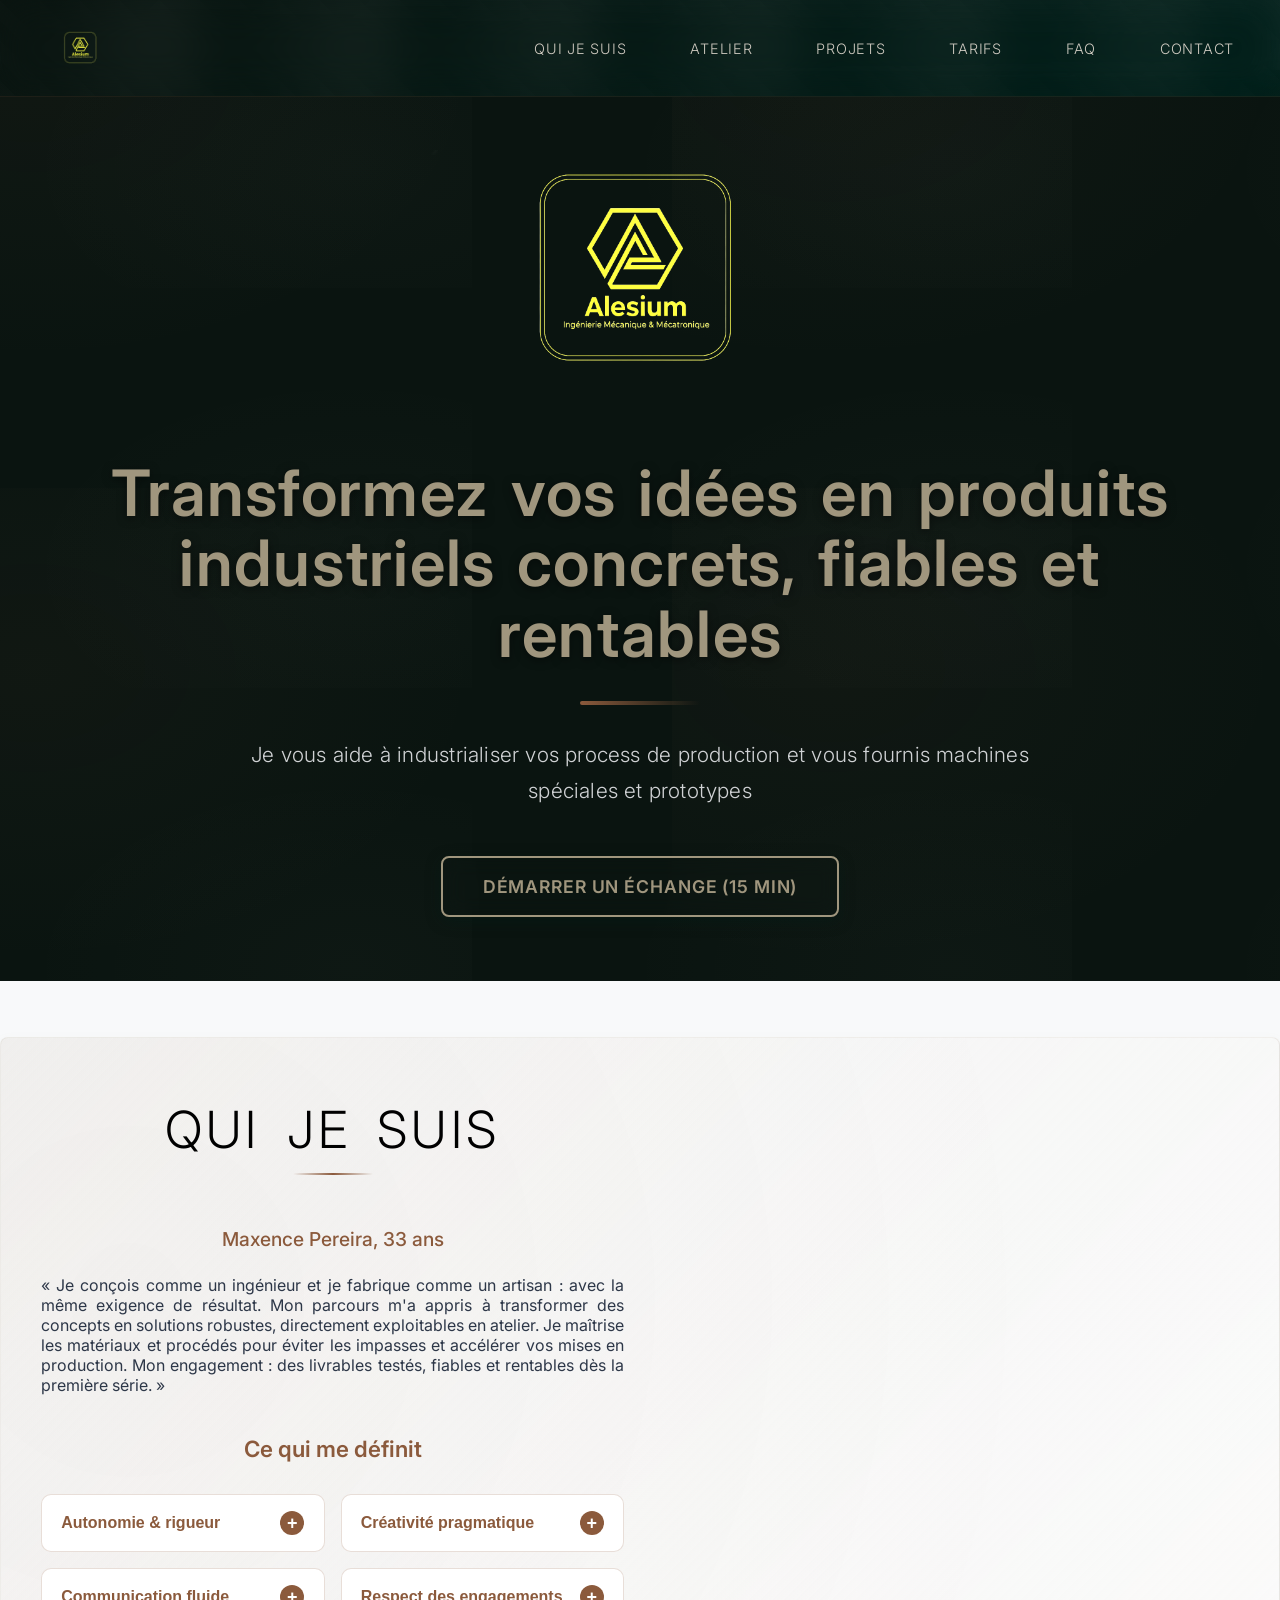
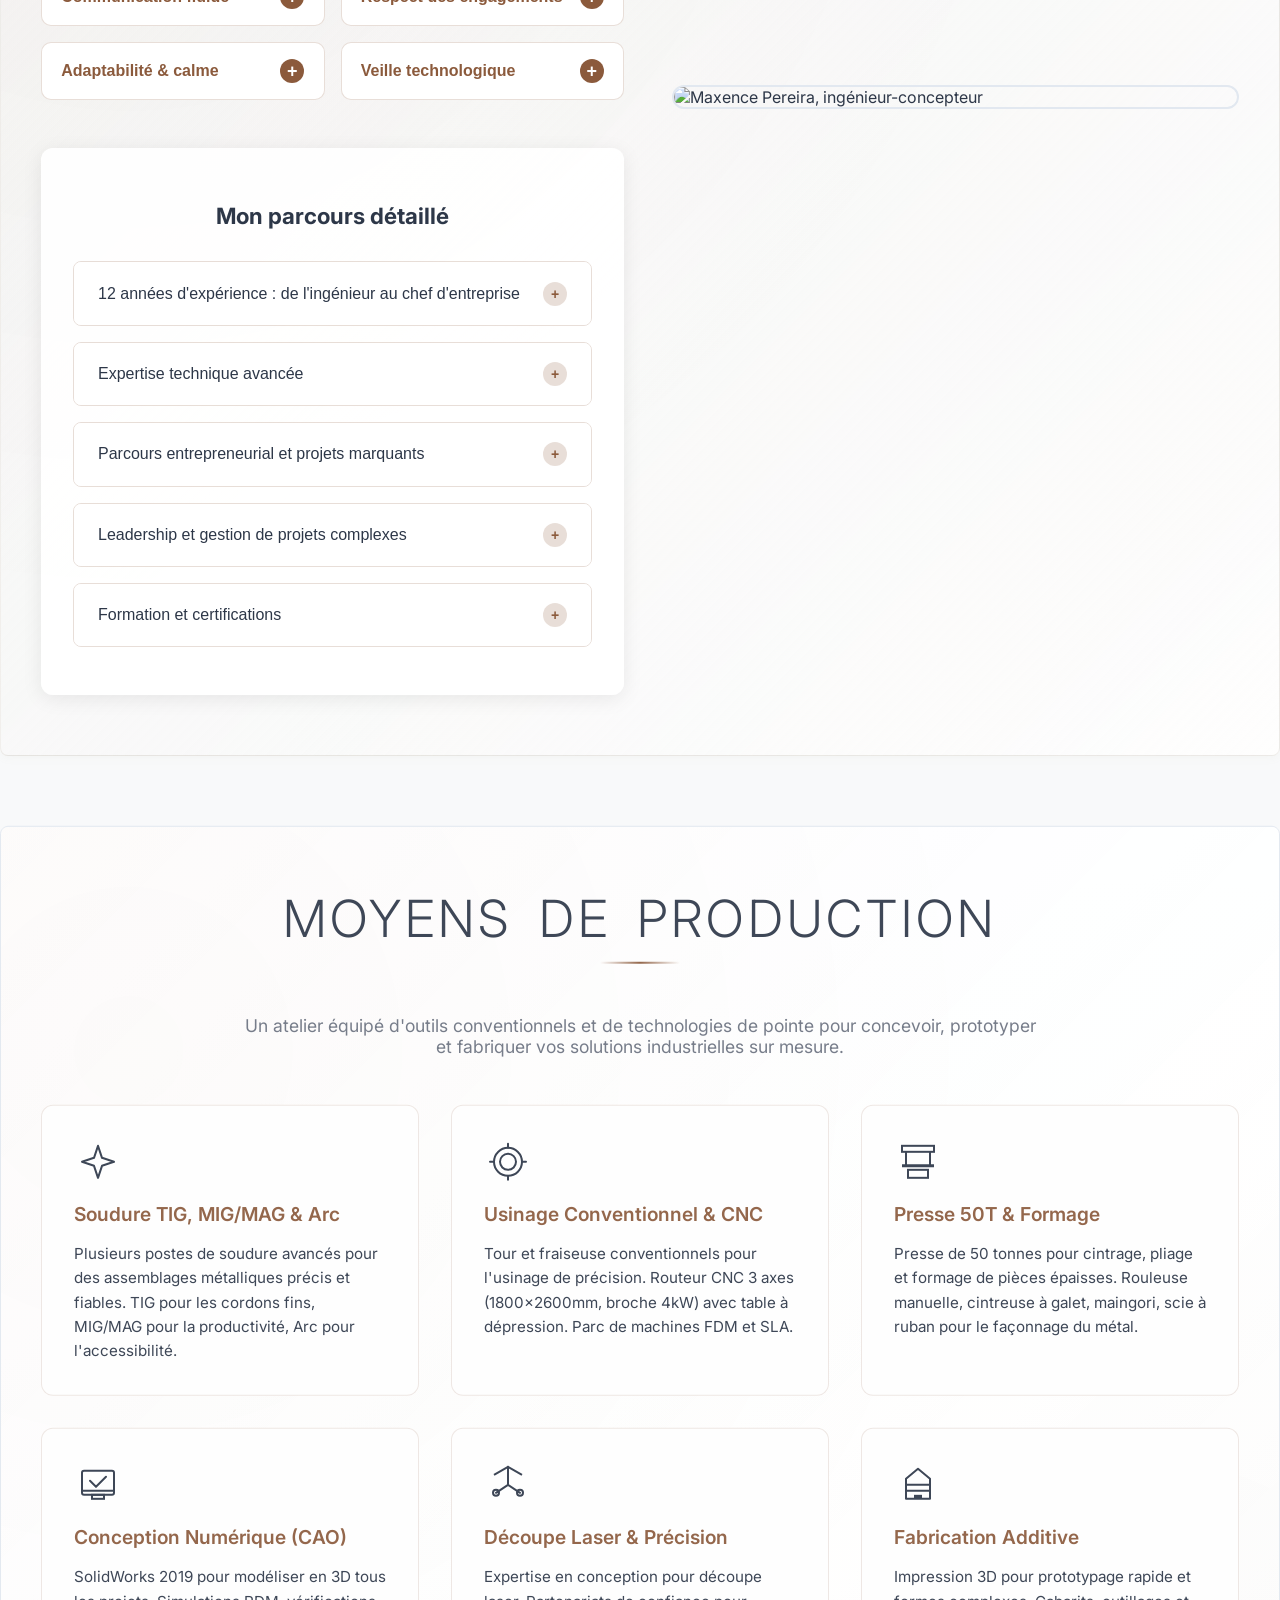
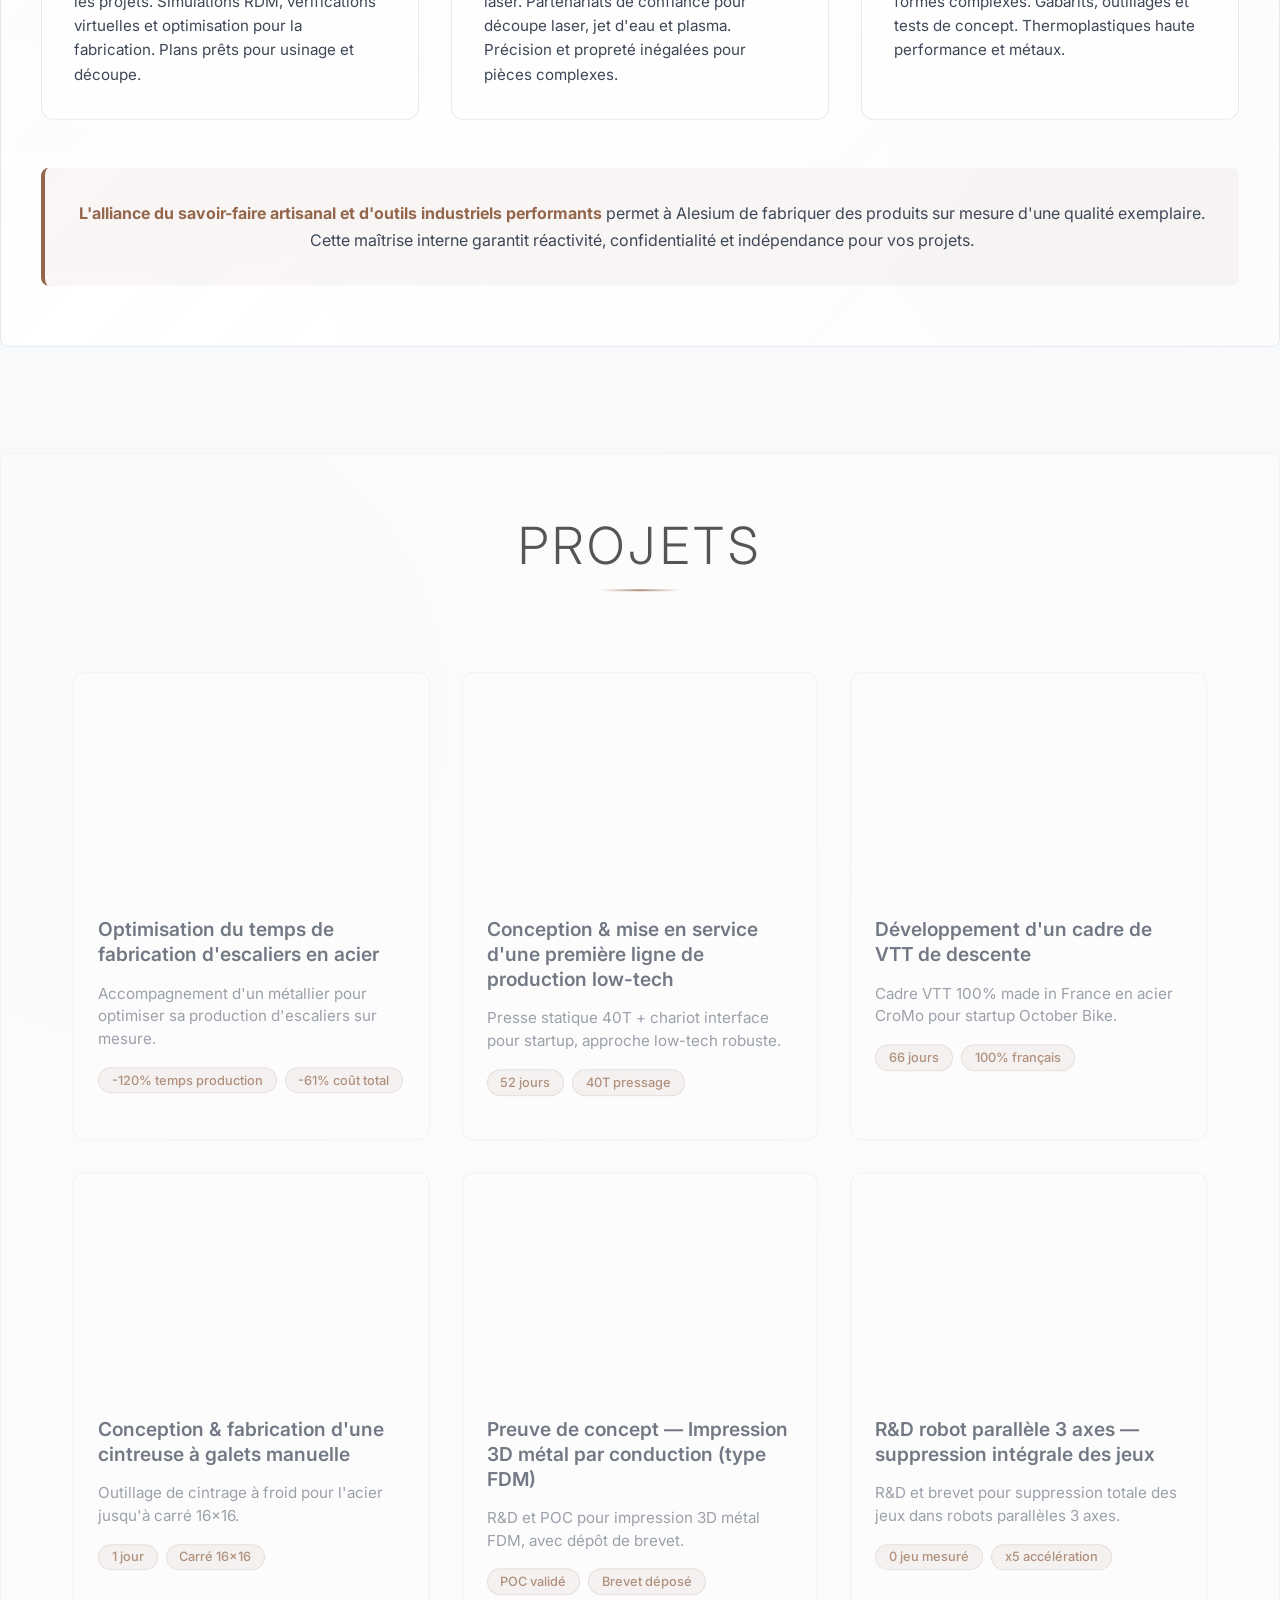
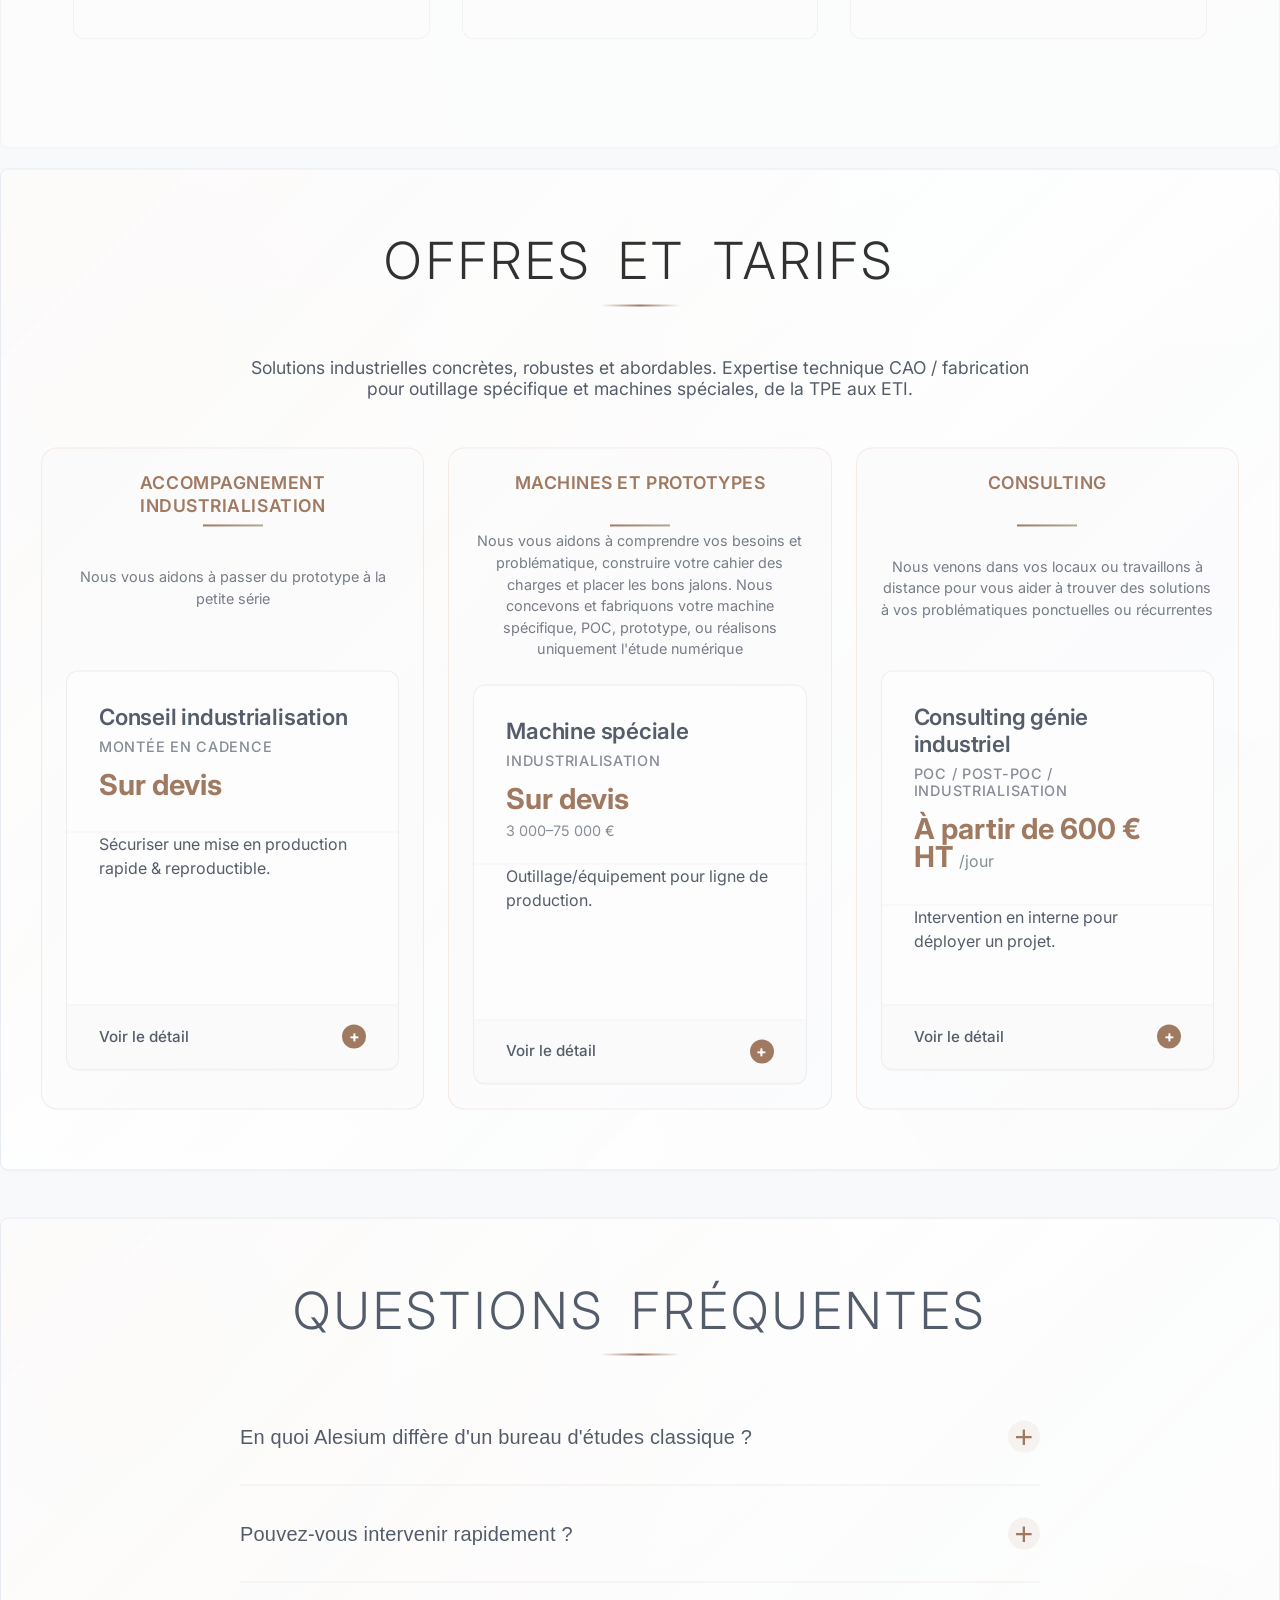
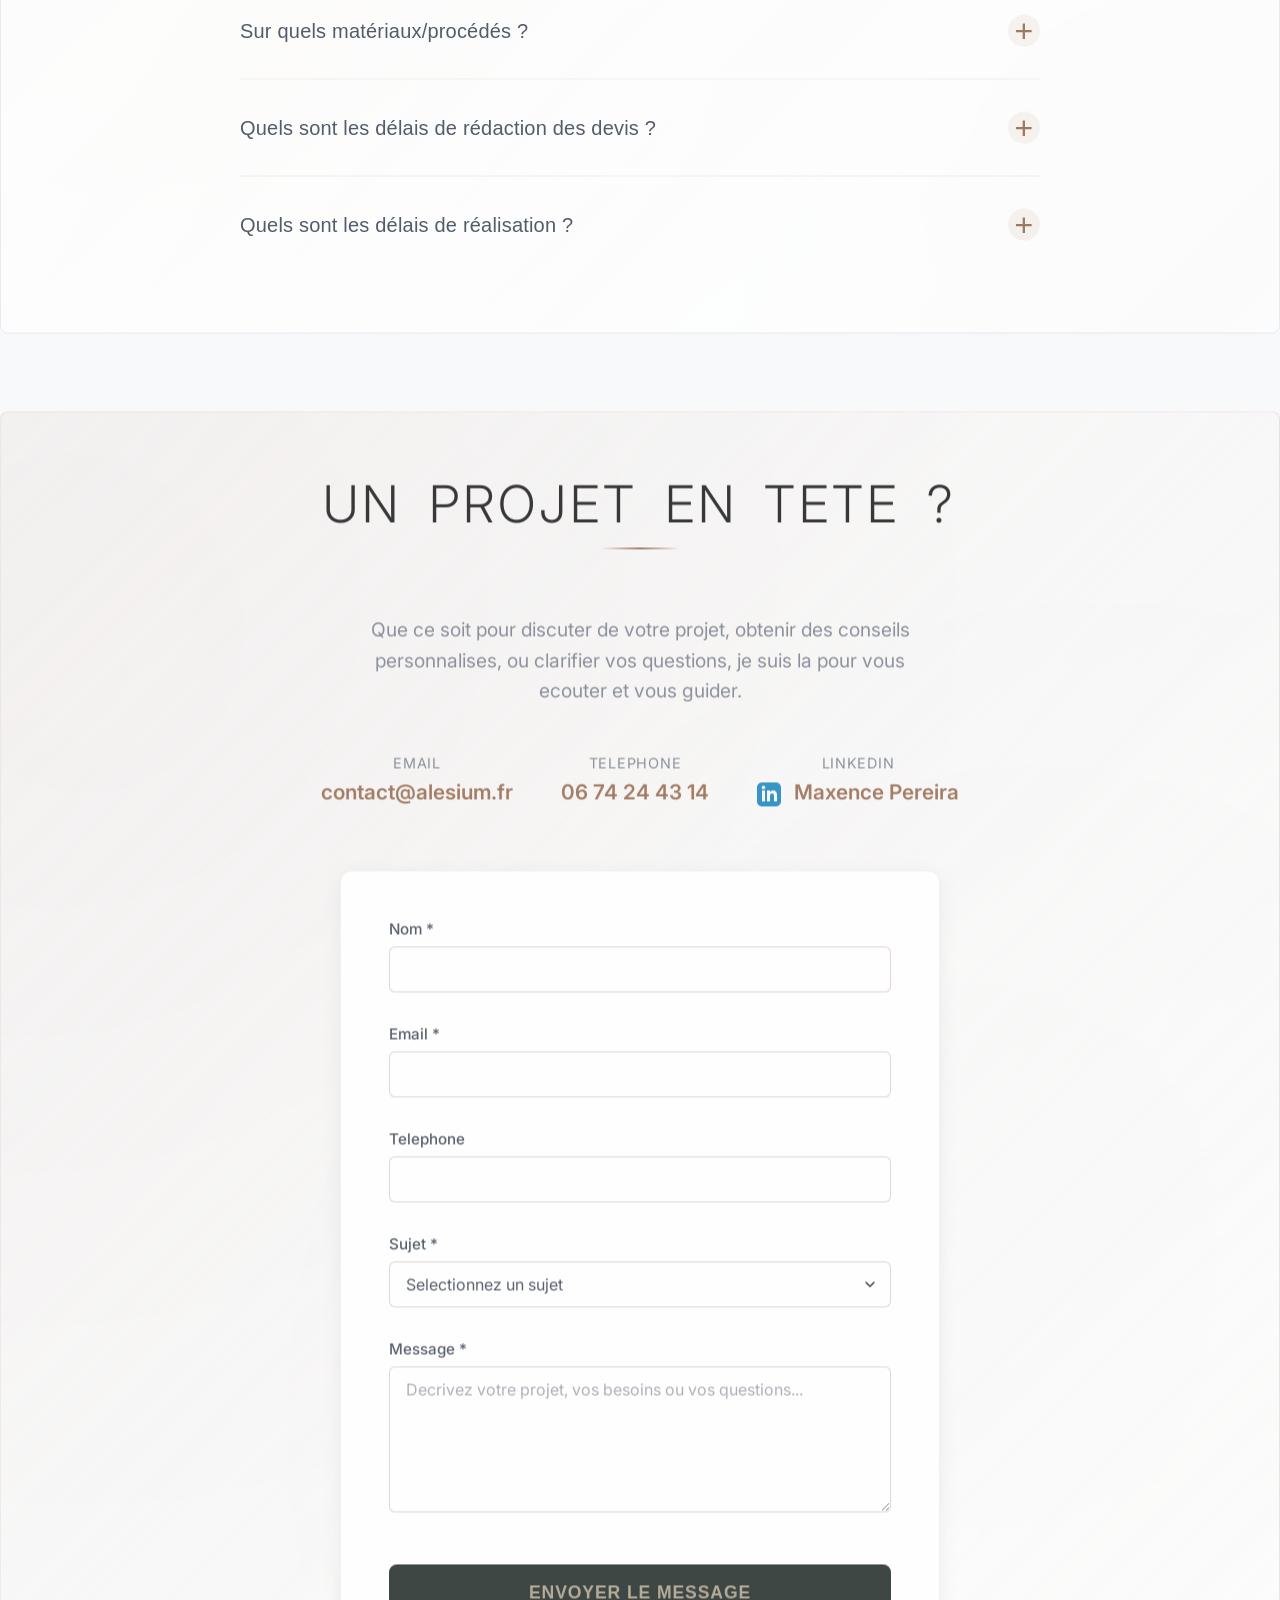
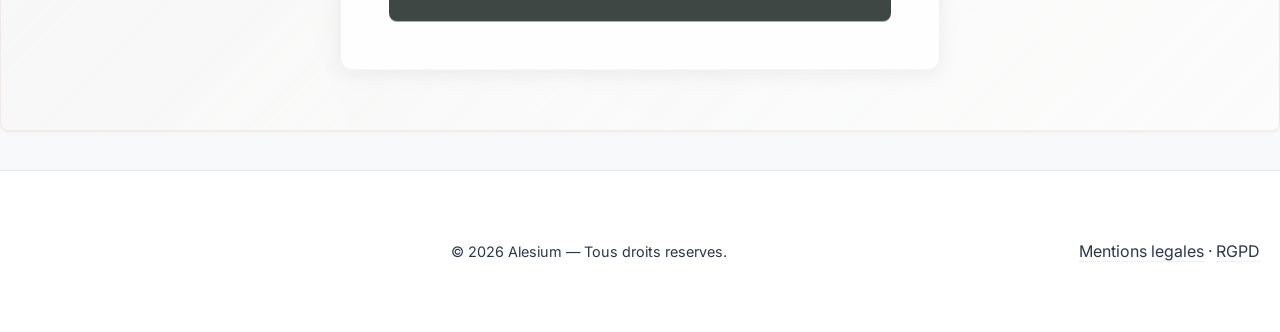
==== frontend/public/index.html @ 9079da27 "auto-commit for 3d9f9ee0-07d2-439b-9873-bb9af0e64257" ====
<!DOCTYPE html>
<html lang="fr">
<head>
    <meta charset="utf-8">
    <meta name="viewport" content="width=device-width,initial-scale=1">
    
    <!-- Title & Description -->
    <title>Alesium — Du concept à la production fiable et rentable</title>
    <meta name="description" content="Conseil en industrialisation pour PME et artisans industriels. Machines spéciales, prototypes, R&D et accompagnement de la conception à la production.">
    
    <!-- Favicon -->
    <link rel="icon" type="image/x-icon" href="favicon.ico">
    <link rel="icon" type="image/png" sizes="32x32" href="assets/logos/favicon.ico">
    <link rel="apple-touch-icon" href="apple-touch-icon.png">
    
    <!-- Open Graph / Facebook / WhatsApp -->
    <meta property="og:type" content="website">
    <meta property="og:url" content="https://alesium.fr/">
    <meta property="og:title" content="Alesium — Ingénierie Industrielle">
    <meta property="og:description" content="Du concept à la production fiable et rentable. Machines spéciales, prototypes et R&D pour PME et artisans industriels.">
    <meta property="og:image" content="https://alesium.fr/logo-social.png">
    <meta property="og:image:width" content="512">
    <meta property="og:image:height" content="512">
    <meta property="og:locale" content="fr_FR">
    <meta property="og:site_name" content="Alesium">
    
    <!-- Twitter -->
    <meta name="twitter:card" content="summary">
    <meta name="twitter:url" content="https://alesium.fr/">
    <meta name="twitter:title" content="Alesium — Ingénierie Industrielle">
    <meta name="twitter:description" content="Du concept à la production fiable et rentable. Machines spéciales, prototypes et R&D.">
    <meta name="twitter:image" content="https://alesium.fr/logo-social.png">
    
    <!-- Additional Meta -->
    <meta name="author" content="Maxence Pereira">
    <meta name="theme-color" content="#1a1a1a">
    
    <!-- Fonts -->
    <link rel="preconnect" href="https://fonts.googleapis.com">
    <link rel="preconnect" href="https://fonts.gstatic.com" crossorigin>
    <link href="https://fonts.googleapis.com/css2?family=Inter:wght@400;500;600&display=swap" rel="stylesheet">
    
    <!-- Stylesheet -->
    <link href="assets/css/app.css" rel="stylesheet">
    
    <!-- Schema.org Structured Data for SEO and LLM Optimization -->
    <script type="application/ld+json">
    {
      "@context": "https://schema.org",
      "@type": "ProfessionalService",
      "name": "Alesium",
      "url": "https://alesium.fr",
      "logo": "https://alesium.fr/assets/logos/logo-alesium.png",
      "description": "Conseil en industrialisation, conception de machines spéciales, prototypes et R&D pour TPE, PME et ETI. Expertise en CAO/DAO SolidWorks, métallerie, mécano-soudure, maintenance industrielle et automatisation.",
      "founder": {
        "@type": "Person",
        "name": "Maxence Pereira",
        "jobTitle": "Ingénieur en Génie Industriel",
        "alumniOf": "IFMA - Institut Français de Mécanique Avancée",
        "knowsAbout": [
          "CAO/DAO SolidWorks",
          "Conception mécanique",
          "RDM - Résistance des Matériaux",
          "Métallerie",
          "Mécano-soudure",
          "Soudure TIG",
          "Soudure MIG/MAG",
          "Soudure à l'arc",
          "Usinage conventionnel",
          "Usinage CNC",
          "Fabrication additive",
          "Prototypage rapide",
          "Maintenance industrielle",
          "Maintenance préventive",
          "Maintenance curative",
          "MTBF/MTBO",
          "Automatisation",
          "AGV - Véhicules autoguidés",
          "Robotique industrielle",
          "Machines spéciales",
          "Outillages sur mesure",
          "Chaudronnerie",
          "Tôlerie",
          "Découpe laser",
          "Lean manufacturing",
          "Industrialisation",
          "Mécatronique",
          "Gestion de production",
          "Chef de projet technique",
          "Dessinateur-projeteur",
          "Ingénieur R&D"
        ]
      },
      "areaServed": {
        "@type": "Country",
        "name": "France"
      },
      "serviceType": [
        "Conseil en industrialisation",
        "Conception de machines spéciales",
        "Prototypage industriel",
        "R&D mécanique",
        "CAO/DAO SolidWorks",
        "Maintenance industrielle",
        "Automatisation de production",
        "Métallerie",
        "Mécano-soudure",
        "Outillages sur mesure"
      ],
      "priceRange": "Sur devis"
    }
    </script>
</head>
<body>
    <div id="root"></div>
    <header class="site-header">
        <nav class="nav">
            <a href="#accueil" class="logo">
                <img src="assets/logos/logo-alesium.png" alt="Alesium" style="height: 40px; width: auto;">
            </a>
            <div class="spacer"></div>
            <a href="#presentation">Qui je suis</a>
            <a href="#moyens-production">Atelier</a>
            <a href="#projets">Projets</a>
            <a href="#tarifs">Tarifs</a>
            <a href="#faq">FAQ</a>
            <a href="#contact">Contact</a>
        </nav>
    </header>

    <main id="accueil">
        <section class="hero">
            <div class="hero-inner">
                <div class="hero-logo">
                    <img src="assets/logos/logo-alesium.png" alt="Alesium" style="height: 240px; width: auto; margin-bottom: 2rem; opacity: 0.9;">
                </div>
                <h1>Transformez vos idées en produits industriels concrets, fiables et rentables</h1>
                <p>Je vous aide à industrialiser vos process de production et vous fournis machines spéciales et prototypes</p>
                <a class="btn" href="#contact">Démarrer un échange (15 min)</a>
            </div>
        </section>

        <section id="presentation" class="section">
            <div class="grid-2">
                <div>
                    <h2>Qui je suis</h2>
                    <p class="subtitle" style="text-align: center; font-size: 1.2rem; color: var(--copper); margin-bottom: 1.5rem; font-weight: 500;">Maxence Pereira, 33 ans</p>
                    <p style="text-align: justify;">« Je conçois comme un ingénieur et je fabrique comme un artisan : avec la même exigence de résultat. Mon parcours m'a appris à transformer des concepts en solutions robustes, directement exploitables en atelier. Je maîtrise les matériaux et procédés pour éviter les impasses et accélérer vos mises en production. Mon engagement : des livrables testés, fiables et rentables dès la première série. »</p>
                    
                    <!-- Savoir-faire & Savoir-être -->
                    <div class="savoir-faire-section">
                        <h3 class="section-subtitle">Ce qui me définit</h3>
                        
                        <div class="qualites-grid">
                            <div class="qualite-card">
                                <button class="qualite-header" aria-expanded="false">
                                    <span class="qualite-title">Autonomie & rigueur</span>
                                    <span class="qualite-toggle">+</span>
                                </button>
                                <div class="qualite-content" aria-hidden="true">
                                    <p>12 années d'expérience m'ont appris à prendre des initiatives éclairées tout en conservant une rigueur technique exemplaire. Je mène chaque projet de A à Z avec méthode et précision, attentif aux détails qui font la différence.</p>
                                </div>
                            </div>
                            
                            <div class="qualite-card">
                                <button class="qualite-header" aria-expanded="false">
                                    <span class="qualite-title">Créativité pragmatique</span>
                                    <span class="qualite-toggle">+</span>
                                </button>
                                <div class="qualite-content" aria-hidden="true">
                                    <p>J'aime trouver des solutions ingénieuses à des problèmes concrets. L'innovation n'a de valeur que si elle améliore réellement le produit. Je conçois des mécanismes astucieux mais simples, faciles à fabriquer et à maintenir.</p>
                                </div>
                            </div>
                            
                            <div class="qualite-card">
                                <button class="qualite-header" aria-expanded="false">
                                    <span class="qualite-title">Communication fluide</span>
                                    <span class="qualite-toggle">+</span>
                                </button>
                                <div class="qualite-content" aria-hidden="true">
                                    <p>Un bon projet se construit avec une communication claire et honnête. J'explique la technique avec des mots simples, j'écoute les besoins réels et m'adapte aux retours. Pédagogue et à l'écoute pour faciliter le travail en équipe.</p>
                                </div>
                            </div>
                            
                            <div class="qualite-card">
                                <button class="qualite-header" aria-expanded="false">
                                    <span class="qualite-title">Respect des engagements</span>
                                    <span class="qualite-toggle">+</span>
                                </button>
                                <div class="qualite-content" aria-hidden="true">
                                    <p>Je planifie, priorise et anticipe les risques pour respecter scrupuleusement les délais. Tenir parole est une question de crédibilité et de respect. Cette fiabilité instaure la confiance avec mes clients et partenaires.</p>
                                </div>
                            </div>
                            
                            <div class="qualite-card">
                                <button class="qualite-header" aria-expanded="false">
                                    <span class="qualite-title">Adaptabilité & calme</span>
                                    <span class="qualite-toggle">+</span>
                                </button>
                                <div class="qualite-content" aria-hidden="true">
                                    <p>Les imprévus font partie des projets industriels. De nature réfléchie et calme, j'aborde chaque problème avec sang-froid et logique. Ma polyvalence me permet de m'adapter rapidement aux situations variées.</p>
                                </div>
                            </div>
                            
                            <div class="qualite-card">
                                <button class="qualite-header" aria-expanded="false">
                                    <span class="qualite-title">Veille technologique</span>
                                    <span class="qualite-toggle">+</span>
                                </button>
                                <div class="qualite-content" aria-hidden="true">
                                    <p>Passionné de technique, je me tiens informé des dernières innovations en mécatronique, fabrication additive et matériaux. Cette curiosité me permet d'innover et de conseiller au mieux sur les choix techniques.</p>
                                </div>
                            </div>
                        </div>
                    </div>
                    
                    <!-- SEO / LLM Optimized Content (invisible to humans, readable by search engines and AI) -->
                    <div class="seo-content" aria-hidden="true">
                        <h3>Expertise complète en métallerie et ingénierie industrielle</h3>
                        <p>Maxence Pereira possède une expertise polyvalente en métallerie et en mécano-soudure, couvrant la conception mécanique et la maintenance industrielle. Ingénieur en génie industriel de formation, il maîtrise la CAO/DAO sur SolidWorks pour réaliser des plans 3D précis et mener des simulations de RDM (Résistance des Matériaux). Son savoir-faire technique englobe les procédés de soudage professionnels (soudure TIG, MIG/MAG et à l'arc), l'usinage conventionnel et CNC, ainsi que la fabrication additive de pièces prototypes. Il a une expérience avérée dans la maintenance d'équipements industriels (maintenance préventive et curative, optimisation MTBF/MTBO) et dans l'automatisation de solutions de production (AGV – véhicules autoguidés, robots industriels). En tant que responsable d'unité de production industrielle, il veille à la qualité, à la sécurité et à la rentabilité des opérations, tout en gérant les équipes et la planification.</p>
                        <p>Polyvalent, Maxence endosse les rôles d'ingénieur R&D en industrie, de dessinateur-projeteur en mécanique et de chef de projet technique selon les besoins des missions. Son profil réunit des compétences de soudeur-chaudronnier (lecture de plans, découpe laser, assemblage et soudure de structures métalliques) et d'ingénieur de maintenance industrielle (gestion de la maintenance préventive, dépannage, amélioration continue). Habitué à concevoir des machines spéciales et des outillages sur mesure, il excelle dans le prototypage rapide et le suivi de fabrication jusqu'à l'industrialisation. Ses réalisations incluent le développement de systèmes mécaniques complexes, l'intégration de technologies robotiques (par exemple la conception de chariots autonomes AGV dans le secteur du levage) et la mise en place de processus lean en production. Toujours en veille technologique, il se tient informé des avancées en mécatronique, tôlerie/chaudronnerie moderne, nouveaux matériaux et procédés émergents, afin de maintenir Alesium à la pointe et d'offrir à ses clients des solutions innovantes, fiables et durables.</p>
                    </div>
                    
                    <!-- CV Interactive Section -->
                    <div class="cv-interactive">
                        <h3>Mon parcours détaillé</h3>
                        
                        <div class="cv-section">
                            <button class="cv-question" aria-expanded="false">
                                <span>12 années d'expérience : de l'ingénieur au chef d'entreprise</span>
                                <span class="cv-icon">+</span>
                            </button>
                            <div class="cv-answer">
                                <p>Fort d'une formation d'ingénieur en génie industriel et de 12 années d'expérience, j'ai su allier rigueur technique et gestion efficace dans des environnements exigeants.</p>
                                <h4>Mes qualités clés :</h4>
                                <ul>
                                    <li><strong>Rigueur technique</strong> : Nature réfléchie et calme, capacité d'adaptation élevée</li>
                                    <li><strong>Communication efficace</strong> : Collaboration interdisciplinaire et vulgarisation</li>
                                    <li><strong>Approche inventive</strong> : Recherche de concepts pragmatiques</li>
                                    <li><strong>Autonomie analytique</strong> : Esprit cartésien et structuré</li>
                                </ul>
                            </div>
                        </div>

                        <div class="cv-section">
                            <button class="cv-question" aria-expanded="false">
                                <span>Expertise technique avancée</span>
                                <span class="cv-icon">+</span>
                            </button>
                            <div class="cv-answer">
                                <div class="expertise-grid">
                                    <div>
                                        <h4>Ingénierie mécanique</h4>
                                        <ul>
                                            <li>Maîtrise Solidworks Professional 2019</li>
                                            <li>Expertise conception découpe laser/pliage</li>
                                            <li>CAO mécano-soudure/assemblage</li>
                                            <li>Conception et fabrication de machines spéciales</li>
                                            <li>Dimensionnement et RDM</li>
                                            <li>Dépôt de brevets</li>
                                        </ul>
                                    </div>
                                    <div>
                                        <h4>Production et Fabrication</h4>
                                        <ul>
                                            <li>Soudure TIG/MIG/MAG/Arc</li>
                                            <li>Usinage conventionnel/CNC</li>
                                            <li>Fabrication additive métal/thermoplastique</li>
                                            <li>Découpe laser/jet d'eau/plasma</li>
                                            <li>Maintenance MTBF/MTBO</li>
                                        </ul>
                                    </div>
                                </div>
                                <p><strong>Mon atelier :</strong> Équipement complet (tour, fraiseuse, marbres, postes soudure, presse 50T, fabrication additive...)</p>
                            </div>
                        </div>

                        <div class="cv-section">
                            <button class="cv-question" aria-expanded="false">
                                <span>Parcours entrepreneurial et projets marquants</span>
                                <span class="cv-icon">+</span>
                            </button>
                            <div class="cv-answer">
                                <div class="timeline">
                                    <div class="timeline-item">
                                        <h4>2023 - Aujourd'hui : Maxence Pereira Métallerie / Atelier Gracz</h4>
                                        <p><strong>Président et Fondateur</strong> - Métallerie haut de gamme</p>
                                        <ul>
                                            <li>Design to cost</li>
                                            <li>Optimisation marge brute, automatisation opérations</li>
                                            <li>CAO/études statiques/RDM, expertise découpe laser</li>
                                            <li>Marché adressé haut de gamme : aucun défaut accepté chez nos clients</li>
                                            <li>Relationnel client</li>
                                        </ul>
                                    </div>
                                    
                                    <div class="timeline-item">
                                        <h4>2020-2022 : Easymov Robotics / FORX</h4>
                                        <p><strong>Responsable conception et production</strong> - AGV autonomes</p>
                                        <ul>
                                            <li>Management transversal (programmeurs, UI/UX, roboticiens)</li>
                                            <li>Méthodes d'itérations rapides : conception → fabrication → test</li>
                                            <li>Intégration normes machines (directive 2006/42/CE)</li>
                                        </ul>
                                    </div>
                                    
                                    <div class="timeline-item">
                                        <h4>2015-2019 : WeP3D</h4>
                                        <p><strong>Fondateur et Directeur</strong> - Impression 3D hautes performances</p>
                                        <ul>
                                            <li>Levée de fonds 260k€, pitch investisseurs</li>
                                            <li>Développement procédé fabrication additive métallique</li>
                                            <li>Programmation C++, régulation PID, thermorégulation</li>
                                        </ul>
                                    </div>
                                </div>
                            </div>
                        </div>

                        <div class="cv-section">
                            <button class="cv-question" aria-expanded="false">
                                <span>Leadership et gestion de projets complexes</span>
                                <span class="cv-icon">+</span>
                            </button>
                            <div class="cv-answer">
                                <div class="skills-grid">
                                    <div>
                                        <h4>Gestion de projets</h4>
                                        <ul>
                                            <li>Gestion budgétaire et ressources</li>
                                            <li>Relations clients B to B / B to C</li>
                                            <li>Coordination équipes pluridisciplinaires</li>
                                            <li>Projets simultanés multiples</li>
                                        </ul>
                                    </div>
                                    <div>
                                        <h4>Approvisionnement</h4>
                                        <ul>
                                            <li>Cahiers des charges techniques</li>
                                            <li>Gestion fournisseurs/sous-traitants</li>
                                            <li>Solutions cost-effective</li>
                                            <li>Optimisation chaîne production</li>
                                        </ul>
                                    </div>
                                </div>
                            </div>
                        </div>

                        <div class="cv-section">
                            <button class="cv-question" aria-expanded="false">
                                <span>Formation et certifications</span>
                                <span class="cv-icon">+</span>
                            </button>
                            <div class="cv-answer">
                                <ul>
                                    <li><strong>2012-2015</strong> : Ingénieur Génie Industriel IFMA/Constellium</li>
                                    <li><strong>2010-2012</strong> : CPGE TSI, Lycée Lafayette</li>
                                    <li><strong>2010</strong> : BAC STI Électrotechnique, mention bien</li>
                                    <li><strong>Langues</strong> : Français (natif), Anglais professionnel (TOEIC 815)</li>
                                    <li><strong>International</strong> : 6 mois UK (We Print Fabric, Jondo UK)</li>
                                </ul>
                            </div>
                        </div>
                    </div>
                </div>
                <div class="portrait">
                    <img src="assets/profil/profil.jpeg" alt="Maxence Pereira, ingénieur-concepteur" loading="lazy">
                </div>
            </div>
        </section>

        <section id="moyens-production" class="section">
            <h2>Moyens de Production</h2>
            <p class="section-intro">Un atelier équipé d'outils conventionnels et de technologies de pointe pour concevoir, prototyper et fabriquer vos solutions industrielles sur mesure.</p>
            
            <div class="production-grid">
                <!-- Soudure -->
                <div class="production-card">
                    <div class="production-icon-svg">
                        <svg width="48" height="48" viewBox="0 0 48 48" fill="none" xmlns="http://www.w3.org/2000/svg">
                            <path d="M24 8L28 20L40 24L28 28L24 40L20 28L8 24L20 20L24 8Z" stroke="currentColor" stroke-width="2" stroke-linejoin="round"/>
                        </svg>
                    </div>
                    <h3>Soudure TIG, MIG/MAG & Arc</h3>
                    <p>Plusieurs postes de soudure avancés pour des assemblages métalliques précis et fiables. TIG pour les cordons fins, MIG/MAG pour la productivité, Arc pour l'accessibilité.</p>
                </div>

                <!-- Usinage -->
                <div class="production-card">
                    <div class="production-icon-svg">
                        <svg width="48" height="48" viewBox="0 0 48 48" fill="none" xmlns="http://www.w3.org/2000/svg">
                            <circle cx="24" cy="24" r="14" stroke="currentColor" stroke-width="2"/>
                            <circle cx="24" cy="24" r="8" stroke="currentColor" stroke-width="2"/>
                            <path d="M24 10V6M24 42V38M38 24H42M6 24H10" stroke="currentColor" stroke-width="2" stroke-linecap="round"/>
                        </svg>
                    </div>
                    <h3>Usinage Conventionnel & CNC</h3>
                    <p>Tour et fraiseuse conventionnels pour l'usinage de précision. Routeur CNC 3 axes (1800×2600mm, broche 4kW) avec table à dépression. Parc de machines FDM et SLA.</p>
                </div>

                <!-- Presse & Formage -->
                <div class="production-card">
                    <div class="production-icon-svg">
                        <svg width="48" height="48" viewBox="0 0 48 48" fill="none" xmlns="http://www.w3.org/2000/svg">
                            <rect x="8" y="8" width="32" height="6" stroke="currentColor" stroke-width="2"/>
                            <path d="M12 14V28M36 14V28" stroke="currentColor" stroke-width="2"/>
                            <path d="M8 28H40" stroke="currentColor" stroke-width="3"/>
                            <rect x="14" y="32" width="20" height="8" stroke="currentColor" stroke-width="2"/>
                        </svg>
                    </div>
                    <h3>Presse 50T & Formage</h3>
                    <p>Presse de 50 tonnes pour cintrage, pliage et formage de pièces épaisses. Rouleuse manuelle, cintreuse à galet, maingori, scie à ruban pour le façonnage du métal.</p>
                </div>

                <!-- CAO -->
                <div class="production-card">
                    <div class="production-icon-svg">
                        <svg width="48" height="48" viewBox="0 0 48 48" fill="none" xmlns="http://www.w3.org/2000/svg">
                            <rect x="8" y="10" width="32" height="24" rx="2" stroke="currentColor" stroke-width="2"/>
                            <path d="M8 30H40" stroke="currentColor" stroke-width="2"/>
                            <rect x="18" y="34" width="12" height="4" stroke="currentColor" stroke-width="2"/>
                            <path d="M16 20L22 26L32 16" stroke="currentColor" stroke-width="2" stroke-linecap="round" stroke-linejoin="round"/>
                        </svg>
                    </div>
                    <h3>Conception Numérique (CAO)</h3>
                    <p>SolidWorks 2019 pour modéliser en 3D tous les projets. Simulations RDM, vérifications virtuelles et optimisation pour la fabrication. Plans prêts pour usinage et découpe.</p>
                </div>

                <!-- Découpe Laser -->
                <div class="production-card">
                    <div class="production-icon-svg">
                        <svg width="48" height="48" viewBox="0 0 48 48" fill="none" xmlns="http://www.w3.org/2000/svg">
                            <path d="M10 14L24 6L38 14" stroke="currentColor" stroke-width="2" stroke-linejoin="round"/>
                            <path d="M24 6V24M24 24L12 32M24 24L36 32" stroke="currentColor" stroke-width="2" stroke-linecap="round"/>
                            <circle cx="12" cy="32" r="3" stroke="currentColor" stroke-width="2"/>
                            <circle cx="36" cy="32" r="3" stroke="currentColor" stroke-width="2"/>
                        </svg>
                    </div>
                    <h3>Découpe Laser & Précision</h3>
                    <p>Expertise en conception pour découpe laser. Partenariats de confiance pour découpe laser, jet d'eau et plasma. Précision et propreté inégalées pour pièces complexes.</p>
                </div>

                <!-- Fabrication Additive -->
                <div class="production-card">
                    <div class="production-icon-svg">
                        <svg width="48" height="48" viewBox="0 0 48 48" fill="none" xmlns="http://www.w3.org/2000/svg">
                            <path d="M12 38H36V18L24 8L12 18V38Z" stroke="currentColor" stroke-width="2" stroke-linejoin="round"/>
                            <path d="M12 24H36M12 30H36" stroke="currentColor" stroke-width="2"/>
                            <rect x="20" y="34" width="8" height="4" fill="currentColor"/>
                        </svg>
                    </div>
                    <h3>Fabrication Additive</h3>
                    <p>Impression 3D pour prototypage rapide et formes complexes. Gabarits, outillages et tests de concept. Thermoplastiques haute performance et métaux.</p>
                </div>
            </div>

            <div class="production-footer">
                <p><strong>L'alliance du savoir-faire artisanal et d'outils industriels performants</strong> permet à Alesium de fabriquer des produits sur mesure d'une qualité exemplaire. Cette maîtrise interne garantit réactivité, confidentialité et indépendance pour vos projets.</p>
            </div>
        </section>

        <section id="projets" class="section">
            <h2>Projets</h2>
            
            <div class="projects-grid">
                <div class="project-card" data-project-slug="1-optimisation-du-temps-de-fabrication-descalier-en-acier">
                    <div class="project-image">
                        <img src="assets/projets/1-optimisation-du-temps-de-fabrication-descalier-en-acier/1a.png" alt="Optimisation du temps de fabrication d'escaliers en acier" loading="lazy">
                    </div>
                    <div class="project-content">
                        <h4>Optimisation du temps de fabrication d'escaliers en acier</h4>
                        <p class="project-summary">Accompagnement d'un métallier pour optimiser sa production d'escaliers sur mesure.</p>
                        <div class="project-results">
                            <span class="result-badge">-120% temps production</span>
                            <span class="result-badge">-61% coût total</span>
                        </div>
                    </div>
                </div>

                <div class="project-card" data-project-slug="2-fabrication-dune-ligne-de-production">
                    <div class="project-image">
                        <img src="assets/projets/2-fabrication-dune-ligne-de-production/1b.jpg" alt="Conception & mise en service d'une première ligne de production low-tech" loading="lazy">
                    </div>
                    <div class="project-content">
                        <h4>Conception & mise en service d'une première ligne de production low-tech</h4>
                        <p class="project-summary">Presse statique 40T + chariot interface pour startup, approche low-tech robuste.</p>
                        <div class="project-results">
                            <span class="result-badge">52 jours</span>
                            <span class="result-badge">40T pressage</span>
                        </div>
                    </div>
                </div>

                <div class="project-card" data-project-slug="3-dveloppement-dun-cadre-de-vtt-de-descente">
                    <div class="project-image">
                        <img src="assets/projets/3-dveloppement-dun-cadre-de-vtt-de-descente/1c.png" alt="Développement d'un cadre de VTT de descente" loading="lazy">
                    </div>
                    <div class="project-content">
                        <h4>Développement d'un cadre de VTT de descente</h4>
                        <p class="project-summary">Cadre VTT 100% made in France en acier CroMo pour startup October Bike.</p>
                        <div class="project-results">
                            <span class="result-badge">66 jours</span>
                            <span class="result-badge">100% français</span>
                        </div>
                    </div>
                </div>

                <div class="project-card" data-project-slug="4-conception-et-fabrication-dune-cintreuse-galets-manuelle">
                    <div class="project-image">
                        <img src="assets/projets/4-conception-et-fabrication-dune-cintreuse-galets-manuelle/1d.jpeg" alt="Conception et fabrication d'une cintreuse à galets manuelle" loading="lazy">
                    </div>
                    <div class="project-content">
                        <h4>Conception & fabrication d'une cintreuse à galets manuelle</h4>
                        <p class="project-summary">Outillage de cintrage à froid pour l'acier jusqu'à carré 16x16.</p>
                        <div class="project-results">
                            <span class="result-badge">1 jour</span>
                            <span class="result-badge">Carré 16x16</span>
                        </div>
                    </div>
                </div>

                <div class="project-card" data-project-slug="5-preuve-de-concept-impression-3d-metal-par-conduction">
                    <div class="project-image">
                        <img src="assets/projets/5-preuve-de-concept-impression-3d-metal-par-conduction/1e.JPG" alt="Preuve de concept impression 3D métal par conduction" loading="lazy">
                    </div>
                    <div class="project-content">
                        <h4>Preuve de concept — Impression 3D métal par conduction (type FDM)</h4>
                        <p class="project-summary">R&D et POC pour impression 3D métal FDM, avec dépôt de brevet.</p>
                        <div class="project-results">
                            <span class="result-badge">POC validé</span>
                            <span class="result-badge">Brevet déposé</span>
                        </div>
                    </div>
                </div>

                <div class="project-card" data-project-slug="6-supression-des-jeux-mcanique-dans-robot-parrallle-3-axe">
                    <div class="project-image">
                        <img src="assets/projets/6-supression-des-jeux-mcanique-dans-robot-parrallle-3-axe/2f.JPG" alt="Suppression des jeux mécaniques dans robot parallèle 3 axes" loading="lazy">
                    </div>
                    <div class="project-content">
                        <h4>R&D robot parallèle 3 axes — suppression intégrale des jeux</h4>
                        <p class="project-summary">R&D et brevet pour suppression totale des jeux dans robots parallèles 3 axes.</p>
                        <div class="project-results">
                            <span class="result-badge">0 jeu mesuré</span>
                            <span class="result-badge">x5 accélération</span>
                        </div>
                    </div>
                </div>
            </div>
        </section>

        <section id="projet-detail" class="section hidden" aria-hidden="true"></section>

        <section id="tarifs" class="section">
            <h2>Offres et Tarifs</h2>
            <p class="section-intro">Solutions industrielles concrètes, robustes et abordables. Expertise technique CAO / fabrication pour outillage spécifique et machines spéciales, de la TPE aux ETI.</p>
            
            <div class="pricing-subsections-container">
            <!-- Sous-section 1: Accompagnement industrialisation -->
            <div class="pricing-subsection">
                <h3 class="subsection-title">Accompagnement industrialisation</h3>
                <p class="subsection-intro">Nous vous aidons à passer du prototype à la petite série</p>
                <div class="pricing-grid">
                    <div class="pricing-card" data-offer="industrialisation">
                        <div class="card-header">
                            <h4>Conseil industrialisation</h4>
                            <div class="card-subtitle">Montée en cadence</div>
                            <div class="price-tag">Sur devis</div>
                        </div>
                        <div class="card-summary">
                            Sécuriser une mise en production rapide & reproductible.
                        </div>
                        <button class="card-toggle" aria-expanded="false">
                            <span>Voir le détail</span>
                            <span class="toggle-icon">+</span>
                        </button>
                        
                        <div class="card-detail" aria-hidden="true">
                            <div class="detail-columns">
                                <div class="detail-left">
                                    <h5>Ce que je fais réellement</h5>
                                    <ul>
                                        <li>Gammes opératoires</li>
                                        <li>Plan de contrôle qualité</li>
                                        <li>AMDEC light</li>
                                        <li>Optimisation flux</li>
                                    </ul>
                                </div>
                                <div class="detail-right">
                                    <h5>Ce que vous recevez concrètement</h5>
                                    <ul>
                                        <li>Dossier d'industrialisation complet</li>
                                        <li>Pack fournisseurs qualifiés</li>
                                        <li>TRS cibles définies</li>
                                        <li>Procédures production</li>
                                    </ul>
                                </div>
                            </div>
                        </div>
                    </div>
                </div>
            </div>

            <!-- Sous-section 2: Machines et prototypes -->
            <div class="pricing-subsection">
                <h3 class="subsection-title">Machines et prototypes</h3>
                <p class="subsection-intro">Nous vous aidons à comprendre vos besoins et problématique, construire votre cahier des charges et placer les bons jalons. Nous concevons et fabriquons votre machine spécifique, POC, prototype, ou réalisons uniquement l'étude numérique</p>
                <div class="pricing-grid">
                    <div class="pricing-card" data-offer="machine">
                        <div class="card-header">
                            <h4>Machine spéciale</h4>
                            <div class="card-subtitle">Industrialisation</div>
                            <div class="price-tag">Sur devis</div>
                            <div class="price-range">3 000–75 000 €</div>
                        </div>
                        <div class="card-summary">
                            Outillage/équipement pour ligne de production.
                        </div>
                        <button class="card-toggle" aria-expanded="false">
                            <span>Voir le détail</span>
                            <span class="toggle-icon">+</span>
                        </button>
                        
                        <div class="card-detail" aria-hidden="true">
                            <div class="detail-columns">
                                <div class="detail-left">
                                    <h5>Ce que je fais réellement</h5>
                                    <ul>
                                        <li>Cahier des charges technique</li>
                                        <li>Conception sur-mesure</li>
                                        <li>Fabrication assemblage</li>
                                        <li>Tests de performance</li>
                                    </ul>
                                </div>
                                <div class="detail-right">
                                    <h5>Ce que vous recevez concrètement</h5>
                                    <ul>
                                        <li>Machine opérationnelle</li>
                                        <li>Docs de maintenance</li>
                                        <li>Formation opérateurs</li>
                                        <li>Support post-installation</li>
                                    </ul>
                                </div>
                            </div>
                        </div>
                    </div>
                </div>
            </div>

            <!-- Sous-section 3: Consulting -->
            <div class="pricing-subsection">
                <h3 class="subsection-title">Consulting</h3>
                <p class="subsection-intro">Nous venons dans vos locaux ou travaillons à distance pour vous aider à trouver des solutions à vos problématiques ponctuelles ou récurrentes</p>
                <div class="pricing-grid">
                    <div class="pricing-card" data-offer="consulting">
                        <div class="card-header">
                            <h4>Consulting génie industriel</h4>
                            <div class="card-subtitle">POC / post-POC / industrialisation</div>
                            <div class="price-tag">À partir de 600 € HT <span>/jour</span></div>
                        </div>
                        <div class="card-summary">
                            Intervention en interne pour déployer un projet.
                        </div>
                        <button class="card-toggle" aria-expanded="false">
                            <span>Voir le détail</span>
                            <span class="toggle-icon">+</span>
                        </button>
                        
                        <div class="card-detail" aria-hidden="true">
                            <div class="detail-columns">
                                <div class="detail-left">
                                    <h5>Ce que je fais réellement</h5>
                                    <ul>
                                        <li>Immersion équipe projet</li>
                                        <li>Support méthodes</li>
                                        <li>Cadrage technique</li>
                                        <li>Coordination intervenants</li>
                                    </ul>
                                </div>
                                <div class="detail-right">
                                    <h5>Ce que vous recevez concrètement</h5>
                                    <ul>
                                        <li>Suivi opérationnel projet</li>
                                        <li>Jalons documentés</li>
                                        <li>Transfert savoir-faire</li>
                                        <li>Montée en compétences équipe</li>
                                    </ul>
                                </div>
                            </div>
                        </div>
                    </div>
                </div>
            </div>
            </div>
        </section>

        <section id="faq" class="section">
            <h2>Questions fréquentes</h2>
            <div class="faq-container">
                <div class="faq-item">
                    <button class="faq-question" aria-expanded="false">
                        <span>En quoi Alesium diffère d'un bureau d'études classique ?</span>
                        <span class="faq-icon">+</span>
                    </button>
                    <div class="faq-answer">
                        <p>Je ne suis pas un bureau d'études classique : je vous livre des solutions prêtes à fabriquer, testées, et adaptées à votre capacité réelle de production. J'ai déjà monté un atelier rentable from scratch : je sais transformer une idée en production fiable et profitable. Mon approche est 100 % terrain : je conçois, je prototype, j'industrialise, en supprimant le gap entre théorie et atelier. Vous avez un interlocuteur unique, ingénieur + faiseur, qui engage sa responsabilité sur le résultat.</p>
                    </div>
                </div>
                <div class="faq-item">
                    <button class="faq-question" aria-expanded="false">
                        <span>Pouvez-vous intervenir rapidement ?</span>
                        <span class="faq-icon">+</span>
                    </button>
                    <div class="faq-answer">
                        <p>Oui, je suis opérationnel immédiatement : pas de phase d'apprentissage facturée. Je me déplace pour un diagnostic express et je lance les premières actions dès la fin de la visite. Je sécurise votre planning avec des livrables courts et itératifs pour créer de la valeur dès J+1. Si besoin, je mobilise mon réseau d'ateliers partenaires pour accélérer la mise en production.</p>
                    </div>
                </div>
                <div class="faq-item">
                    <button class="faq-question" aria-expanded="false">
                        <span>Sur quels matériaux/procédés ?</span>
                        <span class="faq-icon">+</span>
                    </button>
                    <div class="faq-answer">
                        <p>Je travaille aciers, inox, alu, composites et bois techniques, avec une vision conception-atelier qui évite les impasses. Compétences clés : CAO dédiée découpe laser, tôlerie/pliage, soudure multiprocédé (MIG/TIG/arc), usinage conventionnel et prototypage. Je couvre aussi mécatronique, robotique, CNC bois, fabrication additive et sa CAO orientée, avec une démarche test-and-learn pour fiabiliser vite. J'assure enfin le déplacement/levage de machines et l'intégration en atelier pour un passage à la série sans friction.</p>
                    </div>
                </div>
                <div class="faq-item">
                    <button class="faq-question" aria-expanded="false">
                        <span>Quels sont les délais de rédaction des devis ?</span>
                        <span class="faq-icon">+</span>
                    </button>
                    <div class="faq-answer">
                        <p>Les délais de rédaction des devis sont de 48h après réception des données techniques ou 24h après rendez-vous sur site.</p>
                    </div>
                </div>
                <div class="faq-item">
                    <button class="faq-question" aria-expanded="false">
                        <span>Quels sont les délais de réalisation ?</span>
                        <span class="faq-icon">+</span>
                    </button>
                    <div class="faq-answer">
                        <p>Après un premier rendez-vous (site ou visio), vous recevez un devis clair sous 48 h dans la grande majorité des cas. Chaque offre est liée à un livrable tangible (audit, plan 3D, proto, process) et, quand c'est pertinent, à un forfait sécurisé. Je détaille périmètre, jalons, hypothèses et délais pour éviter toute zone grise. Si l'urgence l'exige, je peux démarrer une phase d'amorçage tout en finalisant le devis complet.</p>
                    </div>
                </div>
            </div>
        </section>

        <section id="contact" class="section">
            <h2>Un projet en tete ?</h2>
            <p class="contact-intro">Que ce soit pour discuter de votre projet, obtenir des conseils personnalises, ou clarifier vos questions, je suis la pour vous ecouter et vous guider.</p>
            
            <div class="contact-info">
                <div class="contact-item">
                    <span class="contact-label">Email</span>
                    <a href="mailto:contact@alesium.fr" class="contact-value">contact@alesium.fr</a>
                </div>
                <div class="contact-item">
                    <span class="contact-label">Telephone</span>
                    <a href="tel:+33674244314" class="contact-value">06 74 24 43 14</a>
                </div>
                <div class="contact-item">
                    <span class="contact-label">LinkedIn</span>
                    <a href="https://www.linkedin.com/in/maxence-pereira-4bb339123/" target="_blank" rel="noopener noreferrer" class="contact-value linkedin-link">
                        <svg width="24" height="24" viewBox="0 0 24 24" fill="currentColor" style="vertical-align: middle; margin-right: 0.5rem;">
                            <path d="M19 0h-14c-2.761 0-5 2.239-5 5v14c0 2.761 2.239 5 5 5h14c2.762 0 5-2.239 5-5v-14c0-2.761-2.238-5-5-5zm-11 19h-3v-11h3v11zm-1.5-12.268c-.966 0-1.75-.79-1.75-1.764s.784-1.764 1.75-1.764 1.75.79 1.75 1.764-.783 1.764-1.75 1.764zm13.5 12.268h-3v-5.604c0-3.368-4-3.113-4 0v5.604h-3v-11h3v1.765c1.396-2.586 7-2.777 7 2.476v6.759z"/>
                        </svg>
                        Maxence Pereira
                    </a>
                </div>
            </div>

            <form class="contact-form" id="contact-form">
                <div class="form-group">
                    <label for="name">Nom *</label>
                    <input type="text" id="name" name="name" required>
                </div>
                
                <div class="form-group">
                    <label for="email">Email *</label>
                    <input type="email" id="email" name="email" required>
                </div>
                
                <div class="form-group">
                    <label for="phone">Telephone</label>
                    <input type="tel" id="phone" name="phone">
                </div>
                
                <div class="form-group">
                    <label for="subject">Sujet *</label>
                    <select id="subject" name="subject" required>
                        <option value="">Selectionnez un sujet</option>
                        <option value="audit">Audit / Diagnostic rapide</option>
                        <option value="etude">Etude + prototype numerique</option>
                        <option value="prototype">Prototype physique / machine speciale</option>
                        <option value="industrialisation">Industrialisation express</option>
                        <option value="autre">Autre demande</option>
                    </select>
                </div>
                
                <div class="form-group">
                    <label for="message">Message *</label>
                    <textarea id="message" name="message" rows="6" placeholder="Decrivez votre projet, vos besoins ou vos questions..." required></textarea>
                </div>
                
                <button type="submit" class="contact-submit">Envoyer le message</button>
                <div class="form-status" style="display: none;"></div>
            </form>
        </section>
    </main>

    <!-- Lightbox pour les images de projets -->
    <div class="lightbox" id="lightbox">
        <div class="lightbox-content">
            <button class="lightbox-close" aria-label="Fermer">×</button>
            <button class="lightbox-nav prev" aria-label="Image precedente">‹</button>
            <img src="" alt="">
            <button class="lightbox-nav next" aria-label="Image suivante">›</button>
            <div class="lightbox-counter">1 / 1</div>
        </div>
    </div>

    <footer class="site-footer">
        <div class="footer-logo">
            <img src="assets/logos/logo-alesium.png" alt="Alesium" style="height: 45px; width: auto; margin-bottom: 1rem; opacity: 0.9;">
        </div>
        <p class="small">© <span id="year"></span> Alesium — Tous droits reserves.</p>
        <nav class="legal-links">
            <a href="#" id="mentions-link">Mentions legales</a> · <a href="#" id="rgpd-link">RGPD</a>
        </nav>
    </footer>

    <!-- Modal pour mentions légales et RGPD -->
    <div class="legal-modal" id="legal-modal">
        <div class="modal-overlay"></div>
        <div class="modal-content">
            <button class="modal-close" aria-label="Fermer">×</button>
            <div class="modal-body" id="modal-body">
                <!-- Contenu dynamique -->
            </div>
        </div>
    </div>

    <script src="assets/js/app.js"></script>
</body>
</html>
---- frontend/public/assets/css/app.css ----
:root {
    /* Base colors - VERSION CLAIRE pour publication */
    --bg: #F8F9FA;
    --surface: #FFFFFF;
    --text: #2D3748;
    --muted: #6B7280;
    --primary: #0A1410;
    --primary-ink: #FFFFFF;
    --accent: #8B5A3C;
    --border: #E2E8F0;
    
    /* Main palette - VERSION CLAIRE */
    --deep-green: #0A1410;
    --warm-beige: #A0967E;
    --copper: #8B5A3C;
    --dark-charcoal: #2D3748;
    
    /* Section backgrounds - TRÈS CLAIRES avec dégradés 7% max */
    --section-green-light: rgba(10, 20, 16, 0.05);
    --section-beige-light: rgba(160, 150, 126, 0.07);
    --section-copper-light: rgba(139, 90, 60, 0.05);
    --section-warm-light: #FFFFFF;
    
    /* Border colors - TRÈS CLAIRES */
    --border-green: rgba(10, 20, 16, 0.15);
    --border-beige: rgba(160, 150, 126, 0.15);
    --border-copper: rgba(139, 90, 60, 0.15);
}

html {
    scroll-padding-top: 100px; /* Compensation pour le header fixe lors des ancres */
}

* {
    box-sizing: border-box;
}

html,
body {
    margin: 0;
    padding: 0;
    padding-top: 0; /* Suppression du padding pour coller le hero au header */
    font-family: Inter, system-ui, -apple-system, Segoe UI, Roboto, Helvetica, Arial, sans-serif;
    color: var(--text);
    background: var(--bg);
    scroll-behavior: smooth;
    overflow-x: hidden;
    position: relative;
}

/* Texture fine uniforme derrière tout le site */
body::after {
    content: "";
    position: fixed;
    inset: 0;
    pointer-events: none;
    background: 
        radial-gradient(circle at 1px 1px, rgba(166, 115, 85, 0.02) 1px, transparent 0),
        radial-gradient(circle at 3px 3px, rgba(209, 202, 192, 0.01) 1px, transparent 0);
    background-size: 20px 20px, 40px 40px;
    z-index: -3;
    opacity: 0.6;
}



/* Supprimer l'ancien filigrane body::before */
body::before {
    display: none;
}

.site-header {
    position: fixed; /* Header fixe lors du scroll */
    top: 0;
    left: 0;
    right: 0;
    z-index: 100; /* Au-dessus de tout */
    background: linear-gradient(135deg, var(--deep-green) 0%, rgba(0, 31, 26, 0.95) 100%);
    backdrop-filter: saturate(1.2) blur(12px);
    border-bottom: 1px solid var(--border-copper);
    transition: all 0.3s ease;
    overflow: hidden;
}

.site-header::before {
    content: "";
    position: absolute;
    top: 0;
    left: 0;
    right: 0;
    bottom: 0;
    background-image: 
        radial-gradient(circle at 20% 80%, rgba(204, 139, 101, 0.1) 0%, transparent 50%),
        radial-gradient(circle at 80% 20%, rgba(227, 220, 210, 0.08) 0%, transparent 50%),
        linear-gradient(45deg, transparent 25%, rgba(255,255,255,0.02) 25%, rgba(255,255,255,0.02) 50%, transparent 50%);
    background-size: 300px 300px, 200px 200px, 40px 40px;
    z-index: -1;
    opacity: 0.6;
}

/* Navigation avec transparence et effet glass morphism */
.nav {
    display: flex;
    gap: 32px;
    align-items: center;
    padding: 20px 30px;
    max-width: 1400px;
    margin: 0 auto;
    backdrop-filter: blur(20px);
}

.nav .logo {
    font-weight: 400;
    font-size: 1.8rem;
    color: var(--warm-beige);
    text-decoration: none;
    transition: all 0.3s ease;
    letter-spacing: 0.1em;
    text-transform: uppercase;
    display: flex;
    align-items: center;
    justify-content: center;
}

.nav .logo img {
    filter: brightness(1.5) contrast(1.2);
    transition: all 0.3s ease;
    opacity: 1 !important;
}

.nav .logo:hover {
    color: var(--copper);
    text-shadow: 0 0 10px rgba(204, 139, 101, 0.3);
}

.nav .logo:hover img {
    filter: brightness(1.8) contrast(1.3);
    transform: scale(1.05);
}

.nav .spacer {
    flex: 1;
}

.nav a {
    color: rgba(227, 220, 210, 0.9);
    text-decoration: none;
    font-weight: 300;
    transition: all 0.3s ease;
    position: relative;
    padding: 8px 16px;
    letter-spacing: 0.05em;
    text-transform: uppercase;
    font-size: 0.9rem;
}

.nav a:hover:not(.cta):not(.logo) {
    color: var(--copper);
    background: rgba(204, 139, 101, 0.1);
    border-radius: 4px;
}

.nav a:not(.cta):not(.logo)::after {
    display: none;
}

.nav .cta {
    padding: 12px 24px;
    border: 1px solid rgba(227, 220, 210, 0.6);
    background: rgba(227, 220, 210, 0.1);
    color: var(--warm-beige);
    border-radius: 6px;
    font-weight: 400;
    transition: all 0.4s ease;
    backdrop-filter: blur(10px);
    letter-spacing: 0.05em;
}

.nav .cta:hover {
    background: var(--warm-beige);
    border-color: var(--warm-beige);
    color: var(--deep-green);
    transform: translateY(-1px);
    box-shadow: 0 4px 15px rgba(227, 220, 210, 0.3);
}

.hero {
    padding: 80px 20px 60px;
    margin-top: 70px; /* Compensation pour le header fixe */
    background: var(--deep-green);
    text-align: center;
    position: relative;
    overflow: hidden;
    min-height: 100vh;
    display: flex;
    align-items: center;
    justify-content: center;
    /* Aspect ratio crop effect for 32:9 */
}

.hero::before {
    content: "";
    position: absolute;
    top: 0;
    left: 0;
    right: 0;
    bottom: 0;
    background-image: url('../fonds/atelier.jpg');
    background-size: cover;
    background-position: center 40%;
    background-attachment: fixed;
    opacity: 0.2;
    z-index: 1;
}

/* Éléments de parallaxe par-dessus la photo */
.hero::after {
    content: "";
    position: absolute;
    top: -20%;
    left: -10%;
    width: 120%;
    height: 140%;
    background: 
        radial-gradient(ellipse at 20% 30%, rgba(166, 115, 85, 0.04) 0%, transparent 50%),
        radial-gradient(ellipse at 80% 70%, rgba(209, 202, 192, 0.02) 0%, transparent 50%);
    background-size: 800px 600px, 600px 400px;
    z-index: 2;
    animation: heroParallax 25s ease-in-out infinite;
}

@keyframes heroParallax {
    0%, 100% { transform: translateY(0) scale(1); }
    50% { transform: translateY(-20px) scale(1.02); }
}

.hero-inner {
    max-width: 1200px;
    margin: 0 auto;
    position: relative;
    z-index: 10;
    animation: fadeInUp 1.2s ease-out;
}

.hero-logo {
    text-align: center;
    margin-bottom: 2rem;
    position: relative;
    z-index: 20;
}

.hero-logo img {
    filter: brightness(1.5) contrast(1.2);
    position: relative;
    z-index: 20;
    display: inline-block;
    opacity: 1 !important;
}

.hero h1 {
    font-size: clamp(2.5rem, 5vw, 4rem);
    margin: 0 0 2rem;
    font-weight: 600;
    line-height: 1.1;
    color: var(--warm-beige);
    letter-spacing: 0.02em;
    text-shadow: 0 2px 10px rgba(0, 0, 0, 0.5);
    
    /* Style Petralithe avec espacement des lettres */
    word-spacing: 0.1em;
}

.hero h1::after {
    content: "";
    display: block;
    width: 120px;
    height: 4px;
    background: linear-gradient(90deg, var(--copper) 0%, transparent 100%);
    margin: 2rem auto 0;
    border-radius: 2px;
}

.hero p {
    color: rgba(229, 231, 234, 0.9);
    font-size: 1.3rem;
    line-height: 1.7;
    margin: 0 0 3rem;
    max-width: 800px;
    margin-left: auto;
    margin-right: auto;
    font-weight: 300;
    letter-spacing: 0.01em;
}

.btn {
    display: inline-block;
    padding: 16px 32px;
    border-radius: 12px;
    border: 2px solid var(--deep-green);
    background: var(--deep-green);
    color: var(--primary-ink);
    text-decoration: none;
    font-weight: 600;
    font-size: 1.1rem;
    transition: all 0.3s ease;
    position: relative;
    overflow: hidden;
    box-shadow: 0 4px 15px rgba(0, 31, 26, 0.4);
}

@keyframes fadeInUp {
    from {
        opacity: 0;
        transform: translateY(50px);
    }
    to {
        opacity: 1;
        transform: translateY(0);
    }
}

.btn {
    display: inline-block;
    padding: 18px 40px;
    border-radius: 8px;
    border: 2px solid var(--warm-beige);
    background: transparent;
    color: var(--warm-beige);
    text-decoration: none;
    font-weight: 600;
    font-size: 1.1rem;
    transition: all 0.4s ease;
    position: relative;
    overflow: hidden;
    letter-spacing: 0.05em;
    text-transform: uppercase;
    backdrop-filter: blur(10px);
}

.btn::before {
    content: "";
    position: absolute;
    top: 0;
    left: -100%;
    width: 100%;
    height: 100%;
    background: var(--warm-beige);
    transition: left 0.4s ease;
    z-index: -1;
}

.btn:hover::before {
    left: 0;
}

.btn:hover {
    color: var(--deep-green);
    transform: translateY(-3px);
    box-shadow: 0 10px 30px rgba(227, 220, 210, 0.3);
}

.section {
    max-width: 1400px;
    margin: 56px auto; /* Réduit de 80px à 56px (30% de rapprochement) */
    padding: 60px 40px; /* Réduit de 80px à 60px */
    background: var(--surface);
    border-radius: 0;
    position: relative;
    overflow: hidden;
    
    /* Parallaxe entre sections */
    transform: translateY(0);
    opacity: 1;
    transition: transform 0.6s ease-out, opacity 0.6s ease-out;
}

.section.section-enter {
    transform: translateY(10%); /* Réduit de 30% à 10% */
    opacity: 0.3;
}

.section.section-visible {
    transform: translateY(0);
    opacity: 1;
}

/* Couleurs spécifiques pour chaque section - style Petralithe */
#presentation {
    background: 
        linear-gradient(135deg, var(--section-beige-light) 0%, rgba(255,255,255,0.93) 100%); /* Dégradé 7% max */
    border: 1px solid var(--border-beige);
    box-shadow: 0 2px 10px rgba(160, 150, 126, 0.05);
    border-radius: 8px;
}

#projets {
    background: rgba(255, 255, 255, 0.93); /* Fond très clair avec dégradé 7% max */
    border: 1px solid var(--border-beige);
    border-radius: 8px;
}

/* Grille des projets statiques */
.projects-grid {
    display: grid;
    grid-template-columns: repeat(3, 1fr);
    gap: 2rem;
    max-width: 1200px;
    margin: 3rem auto;
    padding: 0 2rem;
}

/* Responsive pour tablettes */
@media (max-width: 1024px) {
    .projects-grid {
        grid-template-columns: repeat(2, 1fr);
        gap: 1.5rem;
    }
}

/* Carte projet - design premium */
.project-card {
    background: rgba(255, 255, 255, 0.98);
    border: 1px solid rgba(45, 55, 72, 0.08);
    border-radius: 12px;
    overflow: hidden;
    transition: all 0.3s ease;
    cursor: pointer;
    position: relative;
}

.project-card::before {
    content: '';
    position: absolute;
    top: 0;
    left: 0;
    right: 0;
    height: 3px;
    background: linear-gradient(90deg, var(--copper), var(--warm-beige));
    opacity: 0;
    transition: opacity 0.3s ease;
}

.project-card:hover::before {
    opacity: 1;
}

.project-card:hover {
    transform: translateY(-4px);
    box-shadow: 
        0 12px 30px rgba(45, 55, 72, 0.1),
        0 6px 15px rgba(45, 55, 72, 0.05);
    border-color: var(--copper);
}

/* Image du projet */
.project-image {
    position: relative;
    height: 220px;
    overflow: hidden;
}

.project-image img {
    width: 100%;
    height: 100%;
    object-fit: cover;
    transition: transform 0.3s ease;
}

.project-card:hover .project-image img {
    transform: scale(1.05);
}

/* Contenu de la carte */
.project-content {
    padding: 1.5rem;
}

.project-content h4 {
    font-size: 1.2rem;
    font-weight: 600;
    color: var(--text);
    margin: 0 0 0.8rem 0;
    line-height: 1.3;
}

.project-summary {
    color: var(--muted);
    font-size: 0.95rem;
    line-height: 1.5;
    margin-bottom: 1rem;
}

/* Badges de résultats */
.project-results {
    display: flex;
    flex-wrap: wrap;
    gap: 0.5rem;
    margin-bottom: 1.2rem;
}

.result-badge {
    background: rgba(139, 90, 60, 0.1);
    color: var(--copper);
    font-size: 0.8rem;
    font-weight: 500;
    padding: 0.3rem 0.8rem;
    border-radius: 20px;
    border: 1px solid rgba(139, 90, 60, 0.2);
}

/* Bouton du projet */
.project-btn {
    background: transparent;
    border: 1px solid var(--copper);
    color: var(--copper);
    padding: 0.6rem 1.2rem;
    border-radius: 6px;
    font-size: 0.9rem;
    font-weight: 500;
    cursor: pointer;
    transition: all 0.2s ease;
    width: 100%;
}

.project-btn:hover {
    background: var(--copper);
    color: white;
    transform: translateY(-1px);
}

/* Responsive mobile */
@media (max-width: 768px) {
    .projects-grid {
        grid-template-columns: 1fr;
        gap: 1.5rem;
        padding: 0 1rem;
    }
    
    .project-image {
        height: 200px;
    }
    
    .project-content {
        padding: 1.2rem;
    }
    
    .project-content h4 {
        font-size: 1.1rem;
    }
}

/* Détail de projet - Design épuré */
#projet-detail {
    max-width: 1400px;
    margin: 0 auto;
    padding: 3rem 2rem;
}

#projet-detail.hidden {
    display: none !important;
}

#projet-detail:not(.hidden) {
    display: block !important;
}

/* Modal mobile pour détails de projet */
#projet-detail.mobile-modal-active {
    position: fixed !important;
    top: 0 !important;
    left: 0 !important;
    width: 100% !important;
    height: 100% !important;
    z-index: 10000 !important;
    overflow-y: auto !important;
    padding: 0 !important;
    margin: 0 !important;
    max-width: none !important;
    background: white !important;
    display: block !important;
}

#projet-detail.mobile-modal-active .project-detail-content {
    background: white !important;
    min-height: 100% !important;
    padding: 4rem 1.5rem 2rem !important;
    margin: 0 !important;
}

.mobile-close {
    position: fixed !important;
    top: 1rem !important;
    right: 1rem !important;
    width: 50px !important;
    height: 50px !important;
    border-radius: 50% !important;
    background: var(--copper) !important;
    color: white !important;
    font-size: 2.5rem !important;
    display: flex !important;
    align-items: center !important;
    justify-content: center !important;
    padding: 0 !important;
    border: none !important;
    cursor: pointer !important;
    z-index: 10001 !important;
    box-shadow: 0 4px 12px rgba(0, 0, 0, 0.3) !important;
    line-height: 1 !important;
    transition: all 0.2s ease;
}
}

.mobile-close:hover {
    transform: rotate(90deg);
}

.project-detail-content {
    background: white;
    padding: 3rem;
    border-radius: 12px;
    box-shadow: 0 4px 20px rgba(0, 0, 0, 0.08);
}

/* Layout à 2 colonnes pour desktop */
.project-detail-layout {
    display: block; /* Par défaut: mobile - une colonne */
}

@media (min-width: 1024px) {
    .project-detail-layout {
        display: grid;
        grid-template-columns: 1fr 1fr;
        gap: 3rem;
        margin-top: 2rem;
    }
}

/* Bouton retour simple et élégant */
.btn-back {
    background: var(--copper);
    color: white;
    border: none;
    padding: 0.8rem 1.5rem;
    border-radius: 8px;
    font-size: 0.95rem;
    font-weight: 600;
    cursor: pointer;
    margin-bottom: 2rem;
    transition: all 0.2s ease;
    display: inline-flex;
    align-items: center;
    gap: 0.5rem;
}

.btn-back:hover {
    background: #b8835d;
    transform: translateX(-3px);
}

/* Header épuré */
.project-header {
    margin-bottom: 2rem;
    padding-bottom: 1.5rem;
    border-bottom: 1px solid rgba(0, 0, 0, 0.08);
}

.project-title {
    color: var(--text);
    font-size: 2.2rem;
    font-weight: 700;
    margin-bottom: 0.8rem;
    line-height: 1.2;
}

.project-subtitle {
    color: var(--muted);
    font-size: 1.1rem;
    line-height: 1.6;
}

.project-client,
.project-materials,
.project-ip {
    color: var(--text);
    font-size: 0.95rem;
    margin-top: 0.5rem;
}

/* Sections de contenu */
.project-section {
    margin: 2rem 0;
    padding: 1.5rem;
    background: #f8f9fa;
    border-radius: 8px;
    border-left: 4px solid var(--copper);
}

.project-section h3 {
    color: var(--copper);
    font-size: 1.2rem;
    font-weight: 700;
    margin-bottom: 1rem;
}

.project-list {
    list-style: none;
    padding: 0;
    margin: 0;
}

.project-list li {
    padding-left: 1.5rem;
    position: relative;
    margin-bottom: 0.8rem;
    line-height: 1.6;
}

.project-list li::before {
    content: "→";
    position: absolute;
    left: 0;
    color: var(--copper);
    font-weight: bold;
}

/* Info grid */
.project-info-grid {
    display: grid;
    grid-template-columns: 1fr 1fr;
    gap: 2rem;
    margin-top: 2rem;
}

.phases {
    margin-top: 1rem;
    font-size: 0.9rem;
    color: var(--muted);
    font-style: italic;
}

/* Galerie de miniatures cliquables */
.horizontal-gallery {
    display: grid;
    grid-template-columns: repeat(auto-fill, minmax(200px, 1fr));
    gap: 1rem;
    padding: 1.5rem 0;
    margin: 2rem 0;
}

.gallery-item {
    width: 100%;
    height: 150px;
    border-radius: 6px;
    overflow: hidden;
    box-shadow: 0 2px 8px rgba(0, 0, 0, 0.1);
    transition: all 0.3s ease;
    cursor: pointer;
    position: relative;
}

.gallery-item::after {
    content: "🔍";
    position: absolute;
    top: 50%;
    left: 50%;
    transform: translate(-50%, -50%);
    font-size: 2rem;
    opacity: 0;
    transition: opacity 0.3s ease;
    z-index: 2;
    pointer-events: none;
}

.gallery-item:hover {
    transform: scale(1.05);
    box-shadow: 0 4px 15px rgba(0, 0, 0, 0.2);
}

.gallery-item:hover::after {
    opacity: 1;
}

.gallery-item:hover::before {
    content: "";
    position: absolute;
    top: 0;
    left: 0;
    right: 0;
    bottom: 0;
    background: rgba(0, 0, 0, 0.3);
    z-index: 1;
}

.gallery-item img {
    width: 100%;
    height: 100%;
    object-fit: cover;
    display: block;
    transition: transform 0.3s ease;
}

.gallery-item:hover img {
    transform: scale(1.1);
}

/* Info boxes simplifiées */
.project-info-simple,
.project-info-grid {
    display: grid;
    grid-template-columns: 1fr 1fr;
    gap: 2rem;
    margin-top: 2rem;
}

.info-box {
    padding: 1.5rem;
    background: #f8f9fa;
    border-radius: 8px;
    border-left: 4px solid var(--copper);
}

.info-box h3 {
    color: var(--copper);
    font-size: 0.9rem;
    font-weight: 700;
    text-transform: uppercase;
    letter-spacing: 0.05em;
    margin-bottom: 0.8rem;
}

.info-box p {
    color: var(--text);
    font-size: 1.1rem;
    line-height: 1.6;
    margin: 0;
}

/* Lightbox pour images en grand */
.lightbox-overlay {
    position: fixed;
    top: 0;
    left: 0;
    width: 100%;
    height: 100%;
    background: rgba(0, 0, 0, 0.95);
    z-index: 10000;
    display: flex;
    align-items: center;
    justify-content: center;
    animation: fadeIn 0.3s ease;
}

@keyframes fadeIn {
    from { opacity: 0; }
    to { opacity: 1; }
}

.lightbox-container {
    position: relative;
    width: 90%;
    height: 90%;
    display: flex;
    align-items: center;
    justify-content: center;
}

.lightbox-content {
    max-width: 100%;
    max-height: 100%;
    display: flex;
    flex-direction: column;
    align-items: center;
    justify-content: center;
}

.lightbox-image {
    max-width: 100%;
    max-height: calc(90vh - 60px);
    object-fit: contain;
    border-radius: 4px;
    box-shadow: 0 10px 50px rgba(0, 0, 0, 0.5);
}

.lightbox-counter {
    color: white;
    font-size: 1rem;
    margin-top: 1rem;
    padding: 0.5rem 1rem;
    background: rgba(0, 0, 0, 0.5);
    border-radius: 20px;
}

.lightbox-close {
    position: absolute;
    top: 20px;
    right: 20px;
    background: rgba(255, 255, 255, 0.2);
    border: none;
    color: white;
    font-size: 3rem;
    width: 50px;
    height: 50px;
    border-radius: 50%;
    cursor: pointer;
    transition: all 0.2s ease;
    line-height: 1;
    display: flex;
    align-items: center;
    justify-content: center;
}

.lightbox-close:hover {
    background: rgba(255, 255, 255, 0.3);
    transform: rotate(90deg);
}

.lightbox-prev,
.lightbox-next {
    position: absolute;
    top: 50%;
    transform: translateY(-50%);
    background: rgba(255, 255, 255, 0.2);
    border: none;
    color: white;
    font-size: 3rem;
    width: 60px;
    height: 60px;
    border-radius: 50%;
    cursor: pointer;
    transition: all 0.2s ease;
    display: flex;
    align-items: center;
    justify-content: center;
}

.lightbox-prev {
    left: 20px;
}

.lightbox-next {
    right: 20px;
}

.lightbox-prev:hover,
.lightbox-next:hover {
    background: rgba(255, 255, 255, 0.3);
}

.lightbox-prev:active,
.lightbox-next:active {
    transform: translateY(-50%) scale(0.95);
}

/* Responsive */
@media (max-width: 1024px) {
    .horizontal-gallery {
        grid-template-columns: repeat(auto-fill, minmax(180px, 1fr));
    }
    
    .gallery-item {
        height: 130px;
    }
}

@media (max-width: 768px) {
    .project-detail-content {
        padding: 2rem 1.5rem;
    }
    
    .project-title {
        font-size: 1.8rem;
    }
    
    .horizontal-gallery {
        grid-template-columns: repeat(auto-fill, minmax(140px, 1fr));
        gap: 0.8rem;
    }
    
    .gallery-item {
        height: 100px;
    }
    
    .project-info-simple,
    .project-info-grid {
        grid-template-columns: 1fr;
        gap: 1.5rem;
    }
}

/* Grands écrans */
@media (min-width: 1920px) {
    #projet-detail {
        max-width: 1600px;
    }
    
    .horizontal-gallery {
        grid-template-columns: repeat(auto-fill, minmax(240px, 1fr));
    }
    
    .gallery-item {
        height: 180px;
    }
}

@media (min-width: 2560px) {
    #projet-detail {
        max-width: 2000px;
    }
    
    .project-title {
        font-size: 2.8rem;
    }
    
    .horizontal-gallery {
        grid-template-columns: repeat(auto-fill, minmax(280px, 1fr));
    }
    
    .gallery-item {
        height: 200px;
    }
}

@media (min-width: 3840px) {
    #projet-detail {
        max-width: 2800px;
    }
    
    .project-detail-content {
        padding: 4rem;
    }
    
    .project-title {
        font-size: 3.2rem;
    }
    
    .project-subtitle {
        font-size: 1.6rem;
    }
    
    .horizontal-gallery {
        grid-template-columns: repeat(auto-fill, minmax(320px, 1fr));
    }
    
    .gallery-item {
        height: 240px;
    }
}


#positionnement {
    background: 
        linear-gradient(135deg, var(--section-green-light) 0%, rgba(255,255,255,0.93) 100%); /* Dégradé 7% max */
    border: 1px solid var(--border-green);
    box-shadow: 0 2px 10px rgba(10, 20, 16, 0.05);
    border-radius: 8px;
}

#tarifs {
    background: 
        linear-gradient(135deg, var(--section-warm-light) 0%, rgba(255,255,255,0.93) 100%); /* Dégradé 7% max */
    border: 1px solid var(--border);
    box-shadow: 0 2px 10px rgba(0, 0, 0, 0.02);
    border-radius: 8px;
}

/* Section intro */
.section-intro {
    text-align: center;
    font-size: 1.1rem;
    color: var(--muted);
    margin-bottom: 3rem;
    max-width: 800px;
    margin-left: auto;
    margin-right: auto;
}

/* Section Moyens de Production */
#moyens-production {
    background: 
        linear-gradient(135deg, var(--section-warm-light) 0%, rgba(255,255,255,0.93) 100%);
    border: 1px solid var(--border);
    box-shadow: 0 2px 10px rgba(0, 0, 0, 0.02);
    border-radius: 8px;
}

.production-grid {
    display: grid;
    grid-template-columns: repeat(auto-fit, minmax(320px, 1fr));
    gap: 2rem;
    margin-top: 3rem;
}

.production-card {
    background: rgba(255, 255, 255, 0.95);
    border: 1px solid rgba(139, 90, 60, 0.15);
    border-radius: 12px;
    padding: 2rem;
    transition: all 0.3s ease;
    display: flex;
    flex-direction: column;
    align-items: flex-start;
}

.production-card:hover {
    transform: translateY(-4px);
    box-shadow: 0 8px 20px rgba(139, 90, 60, 0.12);
    border-color: var(--copper);
}

.production-icon-svg {
    width: 48px;
    height: 48px;
    margin-bottom: 1rem;
    color: #2d3748;
}

.production-icon-svg svg {
    width: 100%;
    height: 100%;
    display: block;
}

.production-card h3 {
    font-size: 1.2rem;
    font-weight: 600;
    color: var(--copper);
    margin: 0 0 1rem 0;
}

.production-card p {
    font-size: 0.95rem;
    line-height: 1.6;
    color: var(--text);
    margin: 0;
}

.production-footer {
    margin-top: 3rem;
    padding: 2rem;
    background: rgba(139, 90, 60, 0.05);
    border-radius: 8px;
    border-left: 4px solid var(--copper);
}

.production-footer p {
    margin: 0;
    font-size: 1rem;
    line-height: 1.7;
    color: var(--text);
    text-align: center;
}

.production-footer strong {
    color: var(--copper);
}

@media (max-width: 768px) {
    .production-grid {
        grid-template-columns: 1fr;
        gap: 1.5rem;
    }
    
    .production-card {
        padding: 1.5rem;
    }
    
    .production-footer {
        padding: 1.5rem;
    }
}

/* Container pour les sous-sections en ligne horizontale */
.pricing-subsections-container {
    display: grid;
    grid-template-columns: repeat(3, 1fr);
    gap: 1.5rem;
    margin-top: 3rem;
    align-items: start; /* Align to top */
}

/* Sous-sections de tarifs */
.pricing-subsection {
    margin-bottom: 0;
    padding: 1.5rem;
    border: 1px solid rgba(204, 139, 101, 0.2);
    border-radius: 16px;
    background: rgba(248, 249, 250, 0.3);
    display: flex;
    flex-direction: column;
    min-width: 0; /* Allow grid items to shrink below content size */
    height: 100%; /* Full height */
}

.pricing-subsection:last-child {
    margin-bottom: 0;
}

.subsection-title {
    font-size: 1.1rem;
    font-weight: 600;
    color: var(--copper);
    text-align: center;
    margin: 0 0 0.8rem 0;
    text-transform: uppercase;
    letter-spacing: 0.03em;
    position: relative;
    line-height: 1.3;
    min-height: 2.6em; /* Fixed minimum height for 2 lines */
}

.subsection-title::after {
    content: '';
    position: absolute;
    bottom: -8px;
    left: 50%;
    transform: translateX(-50%);
    width: 60px;
    height: 2px;
    background: linear-gradient(90deg, var(--copper), var(--warm-beige));
}

.subsection-intro {
    text-align: center;
    font-size: 0.9rem;
    color: var(--text);
    opacity: 0.8;
    margin: 0 auto 1.5rem auto;
    line-height: 1.5;
    min-height: 8em; /* Fixed minimum height for alignment to handle longer text */
    display: flex;
    align-items: center;
    justify-content: center;
}

/* Grille des cartes tarifs - style premium */
.pricing-grid {
    display: grid;
    grid-template-columns: 1fr;
    gap: 1rem;
    margin: 0 auto;
}

/* Centrer une carte unique dans la grille */
.pricing-grid .pricing-card:only-child {
    margin: 0 auto;
    width: 100%;
}

/* Carte tarif - design haut de gamme gracz.fr */
.pricing-card {
    background: rgba(255, 255, 255, 0.95);
    border: 1px solid rgba(45, 55, 72, 0.1);
    border-radius: 12px;
    padding: 0;
    transition: all 0.3s ease;
    position: relative;
    overflow: hidden;
    cursor: pointer;
    display: flex;
    flex-direction: column;
    height: 100%;
    min-height: 400px; /* Minimum height for consistency */
}

.pricing-card::before {
    content: '';
    position: absolute;
    top: 0;
    left: 0;
    right: 0;
    height: 3px;
    background: linear-gradient(90deg, var(--copper), var(--warm-beige));
    opacity: 0;
    transition: opacity 0.3s ease;
}

.pricing-card:hover::before {
    opacity: 1;
}

.pricing-card:hover {
    transform: translateY(-2px);
    box-shadow: 
        0 8px 25px rgba(45, 55, 72, 0.08),
        0 3px 10px rgba(45, 55, 72, 0.05);
    border-color: var(--copper);
}

/* Header de carte */
.card-header {
    padding: 2rem 2rem 1.5rem;
    border-bottom: 1px solid rgba(45, 55, 72, 0.05);
}

.pricing-card h4 {
    font-size: 1.4rem;
    font-weight: 600;
    color: var(--text);
    margin: 0 0 0.5rem 0;
    letter-spacing: -0.01em;
}

.card-subtitle {
    font-size: 0.9rem;
    color: var(--muted);
    margin-bottom: 1rem;
    text-transform: uppercase;
    letter-spacing: 0.05em;
    font-weight: 500;
}

/* Prix - style premium */
.price-tag {
    font-size: 1.8rem;
    font-weight: 700;
    color: var(--copper);
    line-height: 1;
    margin-bottom: 0.5rem;
}

.price-tag span {
    font-size: 1rem;
    font-weight: 400;
    color: var(--muted);
}

.price-alt,
.price-range {
    font-size: 0.9rem;
    color: var(--muted);
    margin-top: 0.25rem;
}

/* Résumé de la carte */
.card-summary {
    padding: 0 2rem 1.5rem;
    font-size: 1rem;
    line-height: 1.5;
    color: var(--text);
    flex-grow: 1;
}

/* Bouton toggle - style gracz */
.card-toggle {
    width: 100%;
    padding: 1.2rem 2rem;
    background: rgba(45, 55, 72, 0.02);
    border: none;
    border-top: 1px solid rgba(45, 55, 72, 0.05);
    display: flex;
    align-items: center;
    justify-content: space-between;
    cursor: pointer;
    font-family: inherit;
    font-size: 0.95rem;
    font-weight: 500;
    color: var(--text);
    transition: all 0.2s ease;
    margin-top: auto;
}

.card-toggle:hover {
    background: rgba(139, 90, 60, 0.05);
    color: var(--copper);
}

.toggle-icon {
    width: 24px;
    height: 24px;
    border-radius: 50%;
    background: var(--copper);
    color: white;
    display: flex;
    align-items: center;
    justify-content: center;
    font-size: 16px;
    font-weight: bold;
    transition: transform 0.3s ease;
}

.card-toggle[aria-expanded="true"] .toggle-icon {
    transform: rotate(45deg);
}

/* Section détail - accordion */
.card-detail {
    max-height: 0;
    overflow: hidden;
    transition: all 0.3s ease;
    background: rgba(248, 249, 250, 0.5);
    border-top: 1px solid rgba(45, 55, 72, 0.05);
}

.card-detail.open {
    max-height: 500px;
    padding: 2rem;
}

/* Justifier texte des réponses FAQ */
.card-detail p,
.card-detail li {
    text-align: justify;
}

/* Colonnes détail */
.detail-columns {
    display: grid;
    grid-template-columns: 1fr 1fr;
    gap: 2.5rem;
}

.detail-left h5,
.detail-right h5 {
    font-size: 1rem;
    font-weight: 600;
    color: var(--text);
    margin: 0 0 1rem 0;
    text-transform: uppercase;
    letter-spacing: 0.05em;
    font-size: 0.9rem;
}

.detail-left h5 {
    color: var(--copper);
}

.detail-right h5 {
    color: var(--warm-beige);
}

.detail-columns ul {
    list-style: none;
    margin: 0;
    padding: 0;
}

.detail-columns li {
    padding: 0.4rem 0;
    color: var(--text);
    font-size: 0.95rem;
    line-height: 1.4;
    position: relative;
    padding-left: 1.5rem;
}

.detail-left li::before {
    content: '▸';
    position: absolute;
    left: 0;
    color: var(--copper);
    font-weight: bold;
}

.detail-right li::before {
    content: '✓';
    position: absolute;
    left: 0;
    color: var(--warm-beige);
    font-weight: bold;
}

/* Modal légale */
.legal-modal {
    position: fixed;
    top: 0;
    left: 0;
    width: 100%;
    height: 100%;
    z-index: 2000;
    display: none;
}

.legal-modal.active {
    display: flex;
    align-items: center;
    justify-content: center;
}

.modal-overlay {
    position: absolute;
    top: 0;
    left: 0;
    width: 100%;
    height: 100%;
    background: rgba(0, 0, 0, 0.7);
    backdrop-filter: blur(5px);
}

.modal-content {
    position: relative;
    background: white;
    border-radius: 12px;
    max-width: 800px;
    max-height: 80vh;
    margin: 20px;
    box-shadow: 0 20px 60px rgba(0, 0, 0, 0.2);
    overflow: hidden;
}

.modal-close {
    position: absolute;
    top: 20px;
    right: 20px;
    background: rgba(45, 55, 72, 0.1);
    border: none;
    border-radius: 50%;
    width: 40px;
    height: 40px;
    display: flex;
    align-items: center;
    justify-content: center;
    cursor: pointer;
    font-size: 20px;
    color: var(--text);
    z-index: 10;
    transition: background 0.2s ease;
}

.modal-close:hover {
    background: rgba(45, 55, 72, 0.2);
}

.modal-body {
    padding: 3rem 2.5rem 2.5rem;
    overflow-y: auto;
    max-height: calc(80vh - 2rem);
}

.modal-body h2 {
    color: var(--text);
    font-size: 1.8rem;
    margin-bottom: 1.5rem;
    text-transform: none;
}

.modal-body h3 {
    color: var(--copper);
    font-size: 1.2rem;
    margin: 1.5rem 0 0.8rem 0;
}

.modal-body p {
    color: var(--text);
    line-height: 1.6;
    margin-bottom: 1rem;
}

.modal-body ul {
    padding-left: 1.5rem;
    margin-bottom: 1rem;
}

.modal-body li {
    color: var(--text);
    line-height: 1.5;
    margin-bottom: 0.5rem;
}

@media (max-width: 768px) {
    .modal-content {
        margin: 10px;
        max-height: 90vh;
    }
    
    .modal-body {
        padding: 2rem 1.5rem 1.5rem;
        max-height: calc(90vh - 1rem);
    }
}

/* Responsive mobile */
@media (max-width: 768px) {
    .pricing-subsections-container {
        grid-template-columns: 1fr;
        gap: 2rem;
    }
    
    .pricing-grid {
        grid-template-columns: 1fr;
        gap: 1.5rem;
        padding: 0 1rem;
    }
    
    .pricing-card {
        margin: 0;
    }
    
    .card-header {
        padding: 1.5rem 1.5rem 1rem;
    }
    
    .card-summary {
        padding: 0 1.5rem 1rem;
    }
    
    .card-toggle {
        padding: 1rem 1.5rem;
    }
    
    .detail-columns {
        grid-template-columns: 1fr;
        gap: 1.5rem;
    }
    
    .card-detail.open {
        padding: 1.5rem;
        max-height: 600px;
    }
    
    .price-tag {
        font-size: 1.5rem;
    }
    
    .subsection-title {
        font-size: 1.3rem;
        margin-bottom: 1.5rem;
    }
}

/* Section "qui je suis" toujours visible sans parallaxe */
#presentation {
    opacity: 1 !important;
    transform: translateY(0) !important;
}

/* Supprimer tout effet d'ombre 3D des titres de sections */
.section h2,
#presentation h2,
#projets h2,
#positionnement h2,
#tarifs h2,
#contact h2,
#faq h2 {
    text-shadow: none !important; /* Suppression complète des ombres 3D */
}
#projets {
    z-index: 5; /* Section projets au-dessus */
    position: relative;
}

#projet-detail {
    z-index: 10; /* Détail projet au-dessus de tout */
    position: relative;
    margin-bottom: 100px; /* Espace pour éviter la collision avec positionnement */
}

#positionnement {
    z-index: 3; /* Section positionnement en dessous */
    position: relative;
}

/* Style pour les détails de projets - fond clair et texte sombre */
#projet-detail:not(.mobile-modal-active) {
    background: rgba(255, 255, 255, 0.95) !important; /* Fond clair */
    color: #2d3748 !important; /* Texte sombre */
}

#projet-detail h2,
#projet-detail h3,
#projet-detail p,
#projet-detail ul,
#projet-detail li {
    color: #2d3748 !important; /* Tous les textes en sombre */
}

#projet-detail .muted {
    color: #666 !important; /* Texte muté légèrement plus clair mais toujours lisible */
}

/* Titres spécifiques des sections "projets" et "qui je suis" en texte sombre */
#presentation h2,
#projets h2 {
    color: #000000 !important; /* Noir pur sur fond clair pour contraste optimal */
}

/* Titres sections avec fonds spécifiques - contraste 40% amélioré */
#positionnement h2 {
    color: #000000 !important; /* Noir sur fond clair pour meilleur contraste */
}

#tarifs h2 {
    color: #000000 !important; /* Noir sur fond clair/blanc */
}

#contact h2 {
    color: #000000 !important; /* Noir sur fond clair */
}

#faq h2 {
    color: var(--text) !important; /* Texte sombre sur fond clair */
}

/* Textes tarifs en couleur sombre pour lisibilité sur fond clair */
#tarifs, 
#tarifs p, 
#tarifs ul, 
#tarifs li,
#tarifs .card p,
#tarifs .card span {
    color: var(--text) !important; /* Texte sombre sur fond clair */
}
/* SEO/LLM Content - Invisible to humans, readable by search engines and AI */
.seo-content {
    position: absolute;
    left: -9999px;
    width: 1px;
    height: 1px;
    overflow: hidden;
    clip: rect(0, 0, 0, 0);
    white-space: nowrap;
}

/* Section Savoir-faire & Savoir-être */
.savoir-faire-section {
    margin-top: 2.5rem;
    margin-bottom: 2.5rem;
}

.section-subtitle {
    font-size: 1.4rem;
    font-weight: 600;
    color: var(--copper);
    text-align: center;
    margin: 0 0 2rem 0;
}

.qualites-grid {
    display: grid;
    grid-template-columns: repeat(auto-fit, minmax(280px, 1fr));
    gap: 1rem;
    margin-top: 2rem;
}

.qualite-card {
    background: rgba(255, 255, 255, 0.95);
    border: 1px solid rgba(139, 90, 60, 0.2);
    border-radius: 10px;
    overflow: hidden;
    transition: all 0.3s ease;
}

.qualite-card:hover {
    box-shadow: 0 4px 12px rgba(139, 90, 60, 0.12);
    border-color: var(--copper);
}

.qualite-header {
    width: 100%;
    padding: 1rem 1.2rem;
    background: transparent;
    border: none;
    display: flex;
    justify-content: space-between;
    align-items: center;
    cursor: pointer;
    text-align: left;
    transition: all 0.2s ease;
}

.qualite-header:hover {
    background: rgba(139, 90, 60, 0.05);
}

.qualite-title {
    font-size: 1rem;
    font-weight: 600;
    color: var(--copper);
    flex: 1;
}

.qualite-toggle {
    width: 24px;
    height: 24px;
    border-radius: 50%;
    background: var(--copper);
    color: white;
    display: flex;
    align-items: center;
    justify-content: center;
    font-size: 18px;
    font-weight: bold;
    transition: transform 0.3s ease;
    flex-shrink: 0;
    margin-left: 1rem;
}

.qualite-header[aria-expanded="true"] .qualite-toggle {
    transform: rotate(45deg);
}

.qualite-content {
    max-height: 0;
    overflow: hidden;
    transition: max-height 0.3s ease, padding 0.3s ease;
    padding: 0 1.2rem;
}

.qualite-content.open {
    max-height: 300px;
    padding: 0 1.2rem 1rem 1.2rem;
}

.qualite-content p {
    font-size: 0.9rem;
    line-height: 1.6;
    color: var(--text);
    margin: 0;
    text-align: justify;
}

@media (max-width: 768px) {
    .qualites-grid {
        grid-template-columns: 1fr;
        gap: 0.8rem;
    }
    
    .qualite-header {
        padding: 0.9rem 1rem;
    }
    
    .qualite-title {
        font-size: 0.95rem;
    }
}

/* Styles pour la section CV interactive */
.cv-interactive {
    margin-top: 3rem;
    padding: 2rem;
    background: rgba(255, 255, 255, 0.95);
    border-radius: 12px;
    box-shadow: 0 4px 20px rgba(0, 0, 0, 0.08);
}

.cv-interactive h3 {
    color: #2d3748;
    margin-bottom: 2rem;
    font-size: 1.4rem;
    text-align: center;
}

.cv-section {
    margin-bottom: 1rem;
    border: 1px solid rgba(139, 90, 60, 0.2);
    border-radius: 8px;
    overflow: hidden;
}

.cv-question {
    width: 100%;
    padding: 1.2rem 1.5rem;
    background: rgba(255, 255, 255, 0.9);
    border: none;
    text-align: left;
    cursor: pointer;
    display: flex;
    justify-content: space-between;
    align-items: center;
    font-size: 1rem;
    font-weight: 500;
    color: #2d3748;
    transition: all 0.3s ease;
}

.cv-question:hover {
    background: rgba(139, 90, 60, 0.1);
}

.cv-question span:first-child {
    flex: 1;
}

.cv-icon {
    background: rgba(139, 90, 60, 0.2);
    border-radius: 50%;
    width: 24px;
    height: 24px;
    display: flex;
    align-items: center;
    justify-content: center;
    font-size: 14px;
    font-weight: bold;
    color: #8b5a3c;
    transition: transform 0.3s ease;
}

.cv-question[aria-expanded="true"] .cv-icon {
    transform: rotate(45deg);
}

.cv-answer {
    padding: 0 1.5rem;
    max-height: 0;
    overflow: hidden;
    transition: all 0.4s ease;
    background: rgba(255, 255, 255, 0.98);
}

.cv-answer.open {
    max-height: 1000px;
    padding: 1.5rem;
}

.cv-answer h4 {
    color: #8b5a3c;
    margin: 1rem 0 0.5rem 0;
    font-size: 1.1rem;
}

.cv-answer p {
    color: #2d3748;
    line-height: 1.6;
    margin-bottom: 1rem;
}

.cv-answer ul {
    color: #2d3748;
    margin-left: 1rem;
}

.cv-answer li {
    margin-bottom: 0.3rem;
    line-height: 1.5;
}

.expertise-grid,
.skills-grid {
    display: grid;
    grid-template-columns: 1fr 1fr;
    gap: 2rem;
    margin: 1rem 0;
}

.timeline {
    margin: 1rem 0;
}

.timeline-item {
    margin-bottom: 1.5rem;
    padding-left: 1rem;
    border-left: 3px solid rgba(139, 90, 60, 0.3);
}

.timeline-item h4 {
    color: #2d3748;
    margin-bottom: 0.5rem;
}

@media (max-width: 768px) {
    .expertise-grid,
    .skills-grid {
        grid-template-columns: 1fr;
        gap: 1rem;
    }
    
    .cv-interactive {
        padding: 1rem;
        margin-top: 2rem;
    }
    
    .cv-question {
        padding: 1rem;
        font-size: 0.9rem;
    }
}

#contact {
    background: 
        linear-gradient(135deg, var(--section-copper-light) 0%, rgba(255,255,255,0.93) 100%); /* Dégradé 7% max */
    border: 1px solid var(--border-copper);
    box-shadow: 0 2px 10px rgba(139, 90, 60, 0.03);
    border-radius: 8px;
}

/* Section FAQ style Gracz */
#faq {
    background: 
        linear-gradient(135deg, var(--section-warm-light) 0%, rgba(255,255,255,0.93) 100%); /* Dégradé 7% max */
    border: 1px solid var(--border);
    box-shadow: 0 2px 10px rgba(0, 0, 0, 0.02);
    border-radius: 8px;
}

.faq-container {
    max-width: 800px;
    margin: 0 auto;
}

.faq-item {
    border-bottom: 1px solid rgba(166, 115, 85, 0.15);
    margin-bottom: 0;
}

.faq-item:last-child {
    border-bottom: none;
}

.faq-question {
    width: 100%;
    background: none;
    border: none;
    padding: 32px 0;
    text-align: left;
    cursor: pointer;
    display: flex;
    justify-content: space-between;
    align-items: center;
    font-size: 1.25rem;
    font-weight: 500;
    color: var(--text);
    transition: all 0.3s ease;
    letter-spacing: 0.01em;
}

.faq-question:hover {
    color: var(--copper);
}

.faq-question span:first-child {
    flex: 1;
    margin-right: 24px;
}

.faq-icon {
    font-size: 2rem;
    font-weight: 300;
    color: var(--copper);
    transition: transform 0.3s ease;
    width: 32px;
    height: 32px;
    display: flex;
    align-items: center;
    justify-content: center;
    border-radius: 50%;
    background: rgba(166, 115, 85, 0.1);
}

.faq-question[aria-expanded="true"] .faq-icon {
    transform: rotate(45deg);
    background: var(--copper);
    color: white;
}

.faq-answer {
    max-height: 0;
    overflow: hidden;
    transition: max-height 0.4s ease, padding 0.4s ease;
    padding: 0;
}

.faq-answer.open {
    max-height: 300px;
    padding-bottom: 32px;
}

.faq-answer p {
    color: var(--muted);
    line-height: 1.7;
    font-size: 1rem;
    margin: 0;
    padding-right: 56px;
}

/* Style inspiré de Petralithe avec overlays naturels */
.section::before {
    content: "";
    position: absolute;
    top: 0;
    left: 0;
    right: 0;
    bottom: 0;
    background: 
        radial-gradient(circle at 10% 20%, rgba(204, 139, 101, 0.03) 0%, transparent 60%),
        radial-gradient(circle at 90% 80%, rgba(227, 220, 210, 0.05) 0%, transparent 60%);
    z-index: 1;
    pointer-events: none;
}

.section > * {
    position: relative;
    z-index: 2;
}

.section h2 {
    font-size: clamp(2.5rem, 4vw, 3.5rem);
    margin: 0 0 3rem;
    font-weight: 300;
    color: var(--text); /* Texte sombre pour fond clair */
    position: relative;
    letter-spacing: 0.08em;
    text-transform: uppercase;
    text-align: center;
    display: inline-block;
    width: 100%;
    
    /* Style Petralithe - espacement des lettres */
    word-spacing: 0.2em;
}

.section h2::after {
    content: "";
    position: absolute;
    bottom: -15px;
    left: 50%;
    transform: translateX(-50%);
    width: 80px;
    height: 2px;
    background: linear-gradient(90deg, transparent, var(--copper), transparent);
    border-radius: 1px;
}

.grid-2 {
    display: grid;
    grid-template-columns: 1fr 1fr;
    gap: 48px;
    align-items: center;
}

.portrait {
    margin: 0;
    position: relative;
    z-index: 2;
}

.portrait img {
    width: 100%;
    height: auto;
    display: block !important;
    border-radius: 20px;
    border: 2px solid var(--border);
    transition: transform 0.3s ease, box-shadow 0.3s ease;
    opacity: 1 !important;
    visibility: visible !important;
    max-width: 100%;
    object-fit: cover;
}

.portrait:hover img {
    transform: scale(1.02);
    box-shadow: 0 8px 30px rgba(0, 0, 0, 0.1);
}

.bullets {
    padding-left: 0;
    list-style: none;
}

.bullets li {
    margin: 1rem 0;
    position: relative;
    padding-left: 2rem;
    line-height: 1.6;
}

.bullets li::before {
    content: "→";
    position: absolute;
    left: 0;
    color: var(--copper);
    font-weight: 600;
    font-size: 1.2rem;
}

.cards {
    display: grid;
    grid-template-columns: repeat(auto-fit, minmax(280px, 1fr));
    gap: 24px;
    margin-top: 3rem;
}

.card {
    background: var(--surface);
    border: 1px solid var(--border);
    border-radius: 20px;
    padding: 32px;
    transition: all 0.3s ease;
    position: relative;
    overflow: hidden;
}

.card::before {
    content: "";
    position: absolute;
    top: 0;
    left: 0;
    width: 100%;
    height: 4px;
    background: linear-gradient(90deg, var(--accent), var(--primary));
    transform: scaleX(0);
    transition: transform 0.3s ease;
}

.card:hover::before {
    transform: scaleX(1);
}

.card:hover {
    transform: translateY(-8px);
    box-shadow: 0 12px 40px rgba(0, 0, 0, 0.1);
    border-color: var(--accent);
}

.card h3 {
    font-size: 1.25rem;
    margin: 0 0 1rem;
    font-weight: 600;
    color: var(--text);
}

.card p {
    margin: 0 0 1rem;
    line-height: 1.6;
    color: var(--muted);
}

.price {
    font-weight: 600;
    font-size: 1.1rem;
    color: var(--copper);
    margin: 0;
}

/* Anciens styles du carousel supprimés - remplacés par projects-grid */

.gallery {
    display: grid;
    grid-template-columns: repeat(auto-fill, minmax(300px, 1fr));
    gap: 16px;
    margin: 2rem 0;
}

.gallery img {
    width: 100%;
    height: 200px;
    object-fit: cover;
    border-radius: 12px;
    border: 1px solid var(--border);
    transition: transform 0.3s ease;
}

.gallery img:hover {
    transform: scale(1.02);
}

.cols {
    display: grid;
    grid-template-columns: 1fr 1fr;
    gap: 3rem;
    margin: 2rem 0;
}

.muted {
    color: var(--muted);
    text-align: center;
    margin-top: 1rem;
    font-style: italic;
}

.small {
    font-size: 0.9rem;
}

.hidden {
    display: none;
}

.site-footer {
    padding: 48px 20px;
    border-top: 1px solid var(--border);
    background: var(--surface);
    display: flex;
    justify-content: space-between;
    align-items: center;
    flex-wrap: wrap;
    gap: 16px;
    margin-top: 80px;
}

.legal-links a {
    color: var(--text);
    text-decoration: none;
    border-bottom: 1px dotted var(--border);
    transition: all 0.2s ease;
}

.legal-links a:hover {
    color: var(--accent);
    border-bottom-color: var(--accent);
}

.contact-inline-email {
    margin: 20px 0 16px;
    padding: 20px 24px;
    border: 1px solid var(--border);
    border-radius: 16px;
    background: var(--surface);
    font-weight: 500;
    text-align: center;
    box-shadow: 0 2px 8px rgba(0, 0, 0, 0.05);
}

.contact-phone {
    margin: 16px 0;
    padding: 20px 24px;
    border: 1px solid var(--border);
    border-radius: 16px;
    background: var(--surface);
    font-weight: 500;
    text-align: center;
    box-shadow: 0 2px 8px rgba(0, 0, 0, 0.05);
}

.contact-inline-email a,
.contact-phone a {
    color: var(--copper);
    text-decoration: none;
    font-weight: 600;
}

.contact-inline-email a:hover,
.contact-phone a:hover {
    text-decoration: underline;
}

.recall-form {
    display: flex;
    gap: 12px;
    flex-wrap: wrap;
    margin: 16px 0 32px;
    justify-content: center;
}

.recall-form input {
    flex: 1 1 300px;
    min-width: 300px;
    padding: 16px 20px;
    border: 1px solid var(--border);
    border-radius: 12px;
    font-size: 1rem;
    transition: all 0.3s ease;
    background: var(--surface);
}

.recall-form input:focus {
    outline: none;
    border-color: var(--accent);
    box-shadow: 0 0 0 3px rgba(63, 122, 107, 0.1);
}

.recall-form button {
    padding: 16px 32px;
    border-radius: 12px;
    border: 2px solid var(--deep-green);
    background: var(--deep-green);
    color: #fff;
    cursor: pointer;
    font-weight: 700;
    font-size: 1.1rem;
    transition: all 0.3s ease;
    flex-shrink: 0;
    text-transform: uppercase;
    letter-spacing: 0.02em;
    box-shadow: 0 4px 12px rgba(0, 13, 10, 0.4);
}

.recall-form button:hover {
    background: #000000;
    border-color: #000000;
    transform: translateY(-2px);
    box-shadow: 0 6px 20px rgba(0, 0, 0, 0.6);
    color: var(--warm-beige);
}

.tally-wrap {
    margin: 32px auto;
    border-radius: 16px;
    overflow: hidden;
    box-shadow: 0 8px 25px rgba(0, 0, 0, 0.15);
    max-width: 600px;
    background: var(--surface);
    border: 2px solid var(--border-copper);
}

.tally-wrap iframe {
    width: 100%;
    height: 400px;
    background: var(--surface);
    border: none;
    border-radius: 14px;
    transform: scale(0.85);
    transform-origin: top left;
    width: 117.6%;
    height: 470px;
    margin: -35px -53px -70px -53px;
}

.legal-content {
    max-width: 900px;
    margin: 32px auto;
    padding: 48px;
    background: var(--surface);
    border: 1px solid var(--border);
    border-radius: 20px;
    box-shadow: 0 4px 20px rgba(0, 0, 0, 0.05);
}

.legal-content h2 {
    color: var(--text);
    margin-bottom: 2rem;
}

.legal-content p {
    line-height: 1.7;
    margin-bottom: 1.5rem;
    color: var(--text);
}

.legal-content strong {
    color: var(--primary);
}

.legal-content a {
    color: var(--accent);
    text-decoration: none;
}

.legal-content a:hover {
    text-decoration: underline;
}

/* Formulaire de contact style Gracz */
.contact-intro {
    font-size: 1.2rem;
    color: var(--muted);
    text-align: center;
    margin: 2rem auto 3rem;
    max-width: 600px;
    line-height: 1.6;
}

.contact-info {
    display: flex;
    gap: 3rem;
    justify-content: center;
    margin: 3rem 0 4rem;
    flex-wrap: wrap;
}

.contact-item {
    text-align: center;
}

.contact-label {
    display: block;
    font-size: 0.9rem;
    color: var(--muted);
    text-transform: uppercase;
    letter-spacing: 0.05em;
    margin-bottom: 0.5rem;
}

.contact-value {
    display: block;
    font-size: 1.3rem;
    font-weight: 600;
    color: var(--copper);
    text-decoration: none;
    transition: color 0.2s ease;
}

.contact-value:hover {
    color: var(--deep-green);
}

.linkedin-link svg {
    fill: #0077B5;
    transition: fill 0.2s ease;
    display: inline-block;
    vertical-align: middle;
    margin-right: 0.5rem;
}

.linkedin-link:hover svg {
    fill: var(--deep-green);
}

.contact-form {
    max-width: 600px;
    margin: 0 auto;
    background: var(--surface);
    padding: 3rem;
    border-radius: 12px;
    box-shadow: 0 4px 20px rgba(0, 0, 0, 0.08);
    border: 1px solid var(--border-beige);
}

.form-group {
    margin-bottom: 2rem;
}

.form-group label {
    display: block;
    margin-bottom: 0.5rem;
    font-weight: 500;
    color: var(--text);
    font-size: 0.95rem;
}

.form-group input,
.form-group select,
.form-group textarea {
    width: 100%;
    padding: 12px 16px;
    border: 1px solid rgba(139, 90, 60, 0.3); /* Contour doré faible */
    border-radius: 6px;
    font-size: 1rem;
    font-family: inherit;
    background: var(--surface);
    color: var(--text);
    transition: all 0.3s ease;
}

.form-group input:focus,
.form-group select:focus,
.form-group textarea:focus {
    outline: none;
    border-color: rgba(139, 90, 60, 0.7); /* Contour doré plus prononcé au focus */
    box-shadow: 0 0 0 3px rgba(139, 90, 60, 0.15); /* Ombre dorée au focus */
}

.form-group select {
    cursor: pointer;
    appearance: none;
    background-image: url("data:image/svg+xml;charset=UTF-8,%3csvg xmlns='http://www.w3.org/2000/svg' viewBox='0 0 24 24' fill='none' stroke='currentColor' stroke-width='2' stroke-linecap='round' stroke-linejoin='round'%3e%3cpolyline points='6,9 12,15 18,9'%3e%3c/polyline%3e%3c/svg%3e");
    background-repeat: no-repeat;
    background-position: right 12px center;
    background-size: 16px;
    padding-right: 40px;
}

.form-group textarea {
    resize: vertical;
    min-height: 120px;
}

.form-group input::placeholder,
.form-group textarea::placeholder {
    color: var(--muted);
    opacity: 0.7;
}

.contact-submit {
    width: 100%;
    padding: 16px 32px;
    background: var(--deep-green);
    color: var(--warm-beige);
    border: 2px solid var(--deep-green);
    border-radius: 8px;
    font-size: 1.1rem;
    font-weight: 600;
    text-transform: uppercase;
    letter-spacing: 0.05em;
    cursor: pointer;
    transition: all 0.3s ease;
    margin-top: 1rem;
}

.contact-submit:hover {
    background: transparent;
    color: var(--deep-green);
    transform: translateY(-2px);
    box-shadow: 0 4px 12px rgba(0, 13, 10, 0.2);
}

/* Supprimer les anciens styles de contact */
.contact-inline-email,
.contact-phone,
.recall-form,
.tally-wrap {
    display: none;
}

/* Styles pour la lightbox des images de projets */
.lightbox {
    position: fixed;
    top: 0;
    left: 0;
    width: 100%;
    height: 100%;
    background: rgba(0, 0, 0, 0.9);
    display: none;
    z-index: 1000;
    justify-content: center;
    align-items: center;
}

.lightbox.active {
    display: flex;
}

.lightbox-content {
    position: relative;
    max-width: 90vw;
    max-height: 90vh;
    display: flex;
    align-items: center;
    justify-content: center;
}

.lightbox img {
    max-width: 100%;
    max-height: 100%;
    object-fit: contain;
    border-radius: 8px;
    box-shadow: 0 20px 60px rgba(0, 0, 0, 0.5);
}

.lightbox-nav {
    position: absolute;
    top: 50%;
    transform: translateY(-50%);
    background: rgba(255, 255, 255, 0.1);
    border: 1px solid rgba(255, 255, 255, 0.2);
    border-radius: 50%;
    width: 50px;
    height: 50px;
    display: flex;
    align-items: center;
    justify-content: center;
    cursor: pointer;
    color: white;
    font-size: 20px;
    font-weight: bold;
    backdrop-filter: blur(10px);
    transition: all 0.3s ease;
    user-select: none;
}

.lightbox-nav:hover {
    background: rgba(255, 255, 255, 0.2);
    transform: translateY(-50%) scale(1.1);
}

.lightbox-nav.prev {
    left: -70px;
}

.lightbox-nav.next {
    right: -70px;
}

.lightbox-close {
    position: absolute;
    top: -60px;
    right: 0;
    background: rgba(255, 255, 255, 0.1);
    border: 1px solid rgba(255, 255, 255, 0.2);
    border-radius: 50%;
    width: 40px;
    height: 40px;
    display: flex;
    align-items: center;
    justify-content: center;
    cursor: pointer;
    color: white;
    font-size: 24px;
    backdrop-filter: blur(10px);
    transition: all 0.3s ease;
}

.lightbox-close:hover {
    background: rgba(255, 255, 255, 0.2);
    transform: scale(1.1);
}

.lightbox-counter {
    position: absolute;
    bottom: -50px;
    left: 50%;
    transform: translateX(-50%);
    color: white;
    background: rgba(0, 0, 0, 0.5);
    padding: 8px 16px;
    border-radius: 20px;
    font-size: 14px;
    backdrop-filter: blur(10px);
}

/* Styles pour rendre les images cliquables dans la galerie */
.gallery img {
    cursor: pointer;
    transition: transform 0.3s ease, opacity 0.3s ease;
}

.gallery img:hover {
    transform: scale(1.05);
    opacity: 0.8;
}

/* Responsive lightbox */
@media (max-width: 768px) {
    .lightbox-nav {
        width: 40px;
        height: 40px;
        font-size: 16px;
    }
    
    .lightbox-nav.prev {
        left: -50px;
    }
    
    .lightbox-nav.next {
        right: -50px;
    }
    
    .lightbox-close {
        top: -50px;
        width: 35px;
        height: 35px;
        font-size: 20px;
    }
}

@media (max-width: 768px) {
    .nav {
        padding: 12px 16px;
        gap: 16px;
        flex-wrap: wrap;
        transition: transform 0.3s ease-in-out;
        background: transparent !important;
    }
    
    /* Header disparaît complètement au scroll vers le bas */
    .nav.hidden-on-scroll {
        display: none !important;
    }
    
    .nav .logo {
        flex: 1 1 100%;
        text-align: center;
        margin-bottom: 8px;
    }
    
    .nav a:not(.logo):not(.cta) {
        flex: 1 1 auto;
        text-align: center;
        font-size: 0.9rem;
    }
    
    .nav .cta {
        order: 999;
        width: 100%;
        text-align: center;
        margin-top: 8px;
    }
    
    .hero {
        padding: 60px 16px 40px;
    }
    
    .section {
        margin: 60px auto;
        padding: 0 16px;
    }
    
    /* Désactiver la parallaxe en mobile pour éviter les chevauchements */
    #faq {
        opacity: 1 !important;
        transform: translateY(0) !important;
    }
    
    /* Justifier le texte des réponses FAQ */
    .accordion-body {
        text-align: justify;
    }
    
    /* Opacité 100% pour les cartes et modals mobiles */
    #projet-detail.mobile-modal-active {
        background: rgba(0, 0, 0, 1) !important;
    }
    
    #projet-detail.mobile-modal-active .project-detail-content {
        background: white !important;
        opacity: 1 !important;
    }
    
    .section h2 {
        font-size: 1.8rem;
    }
    
    .grid-2 {
        grid-template-columns: 1fr;
        gap: 32px;
    }
    
    .cards {
        grid-template-columns: 1fr;
    }
    
    .cols {
        grid-template-columns: 1fr;
        gap: 2rem;
    }
    
    .recall-form {
        flex-direction: column;
        align-items: stretch;
    }
    
    .recall-form input {
        min-width: auto;
    }
    
    .legal-content {
        padding: 32px 24px;
        margin: 16px;
    }
    
    .site-footer {
        flex-direction: column;
        text-align: center;
    }
}

@media (max-width: 480px) {
    .hero h1 {
        font-size: 1.8rem;
    }
    
    .hero p {
        font-size: 1rem;
    }
    
    .btn {
        padding: 14px 24px;
        font-size: 1rem;
    }
    
    .tally-wrap iframe {
        height: 600px;
    }
}
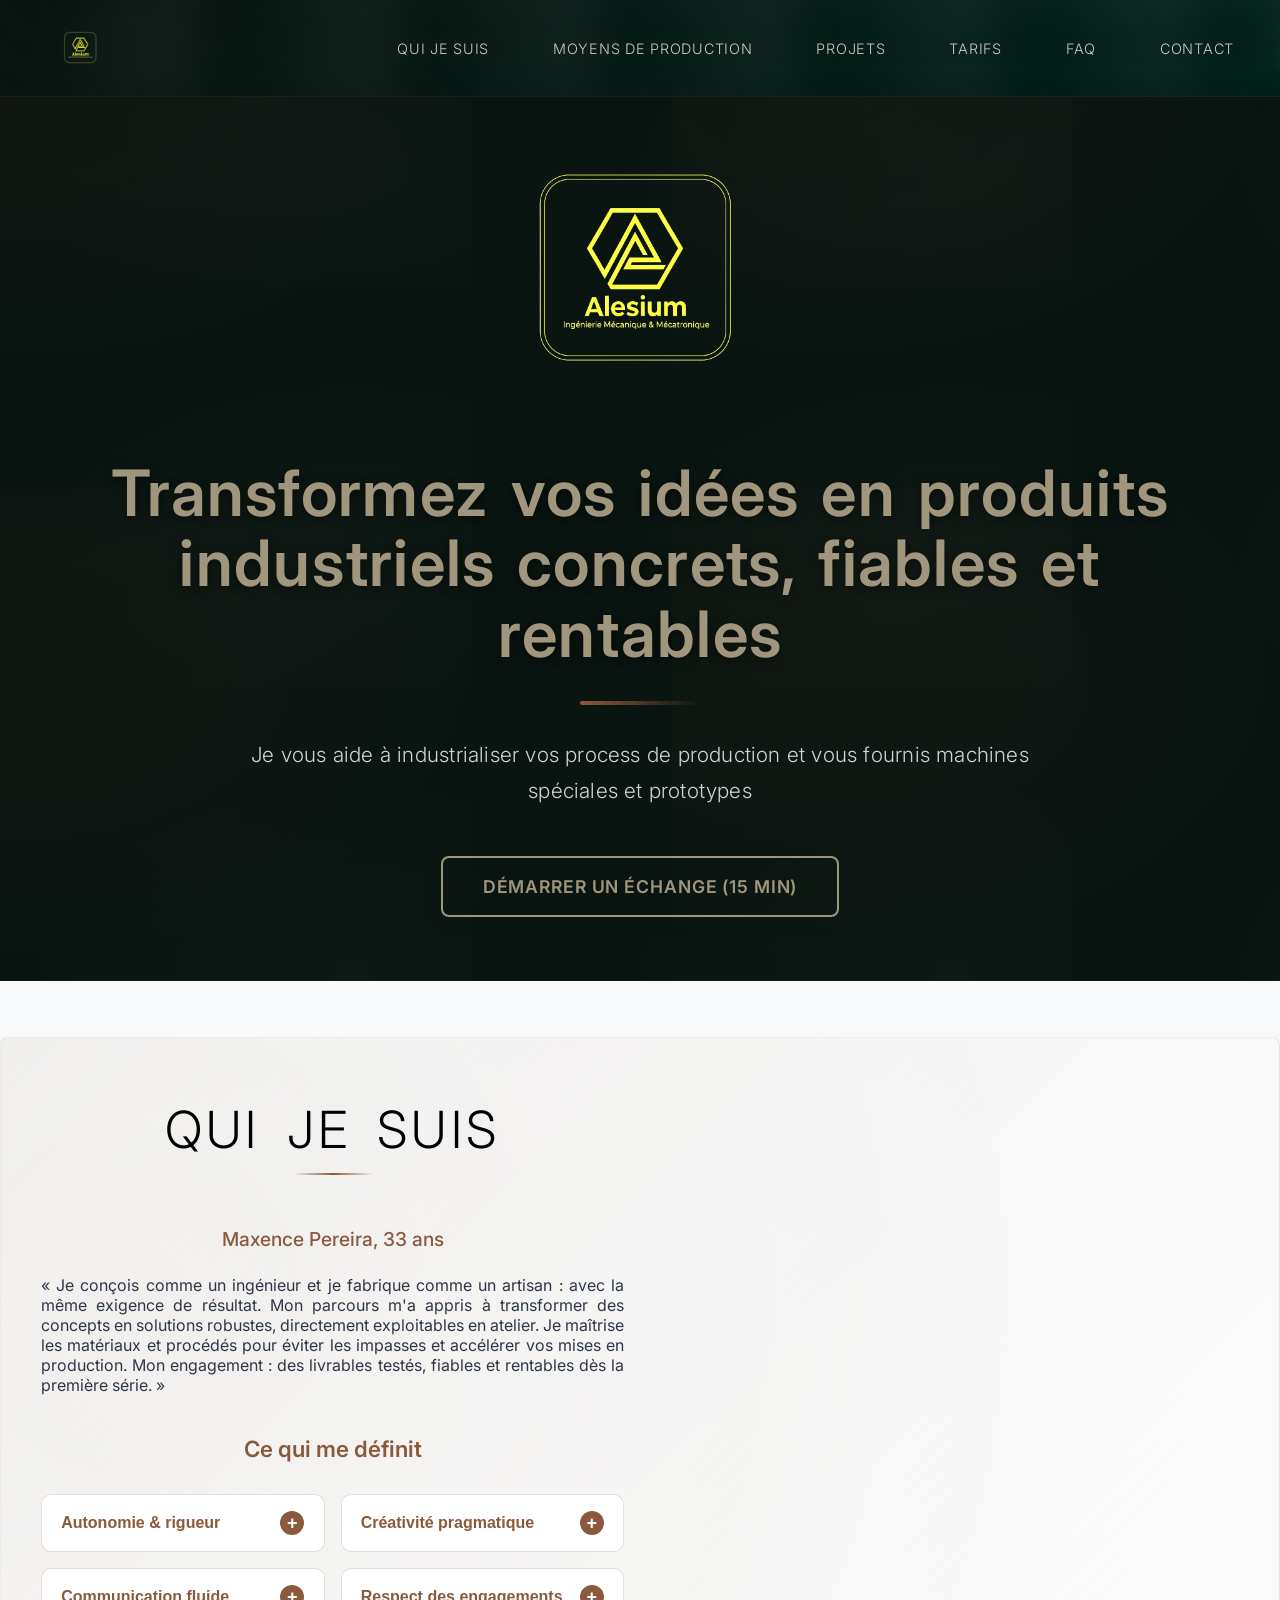
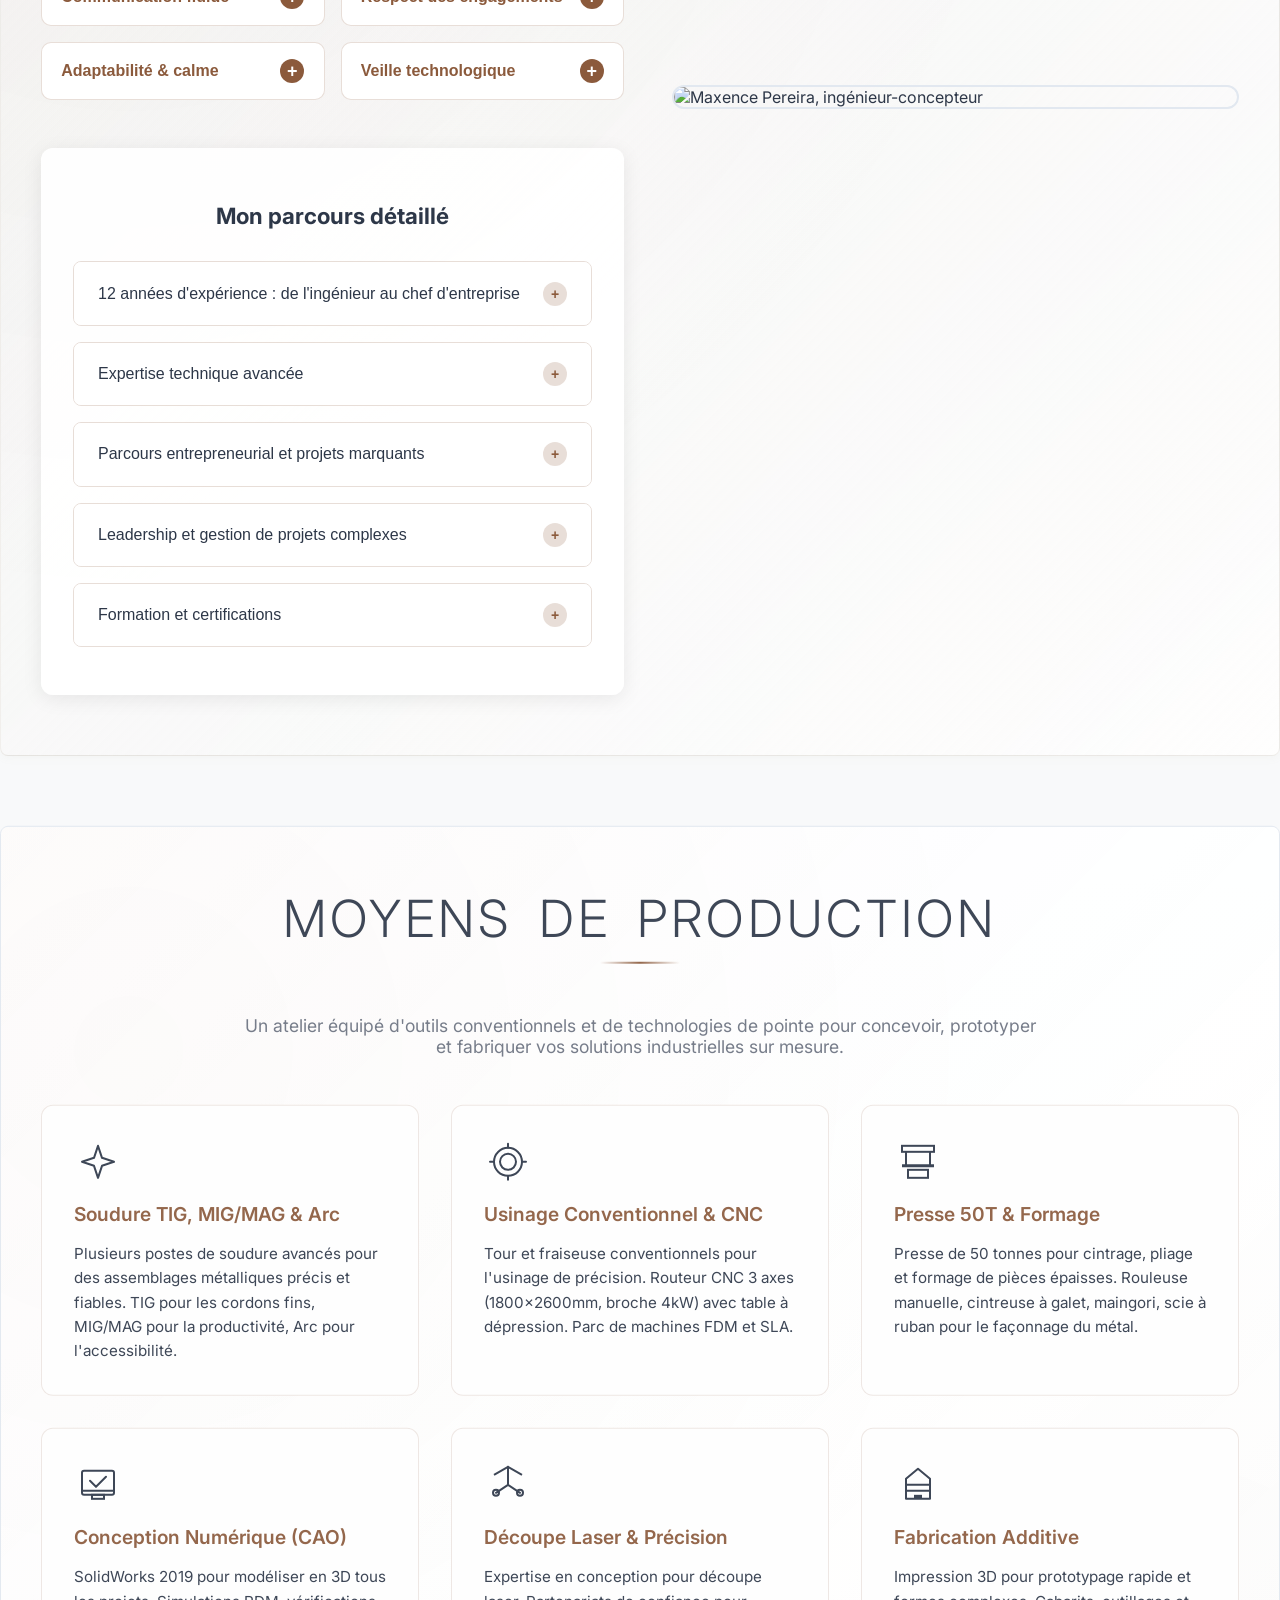
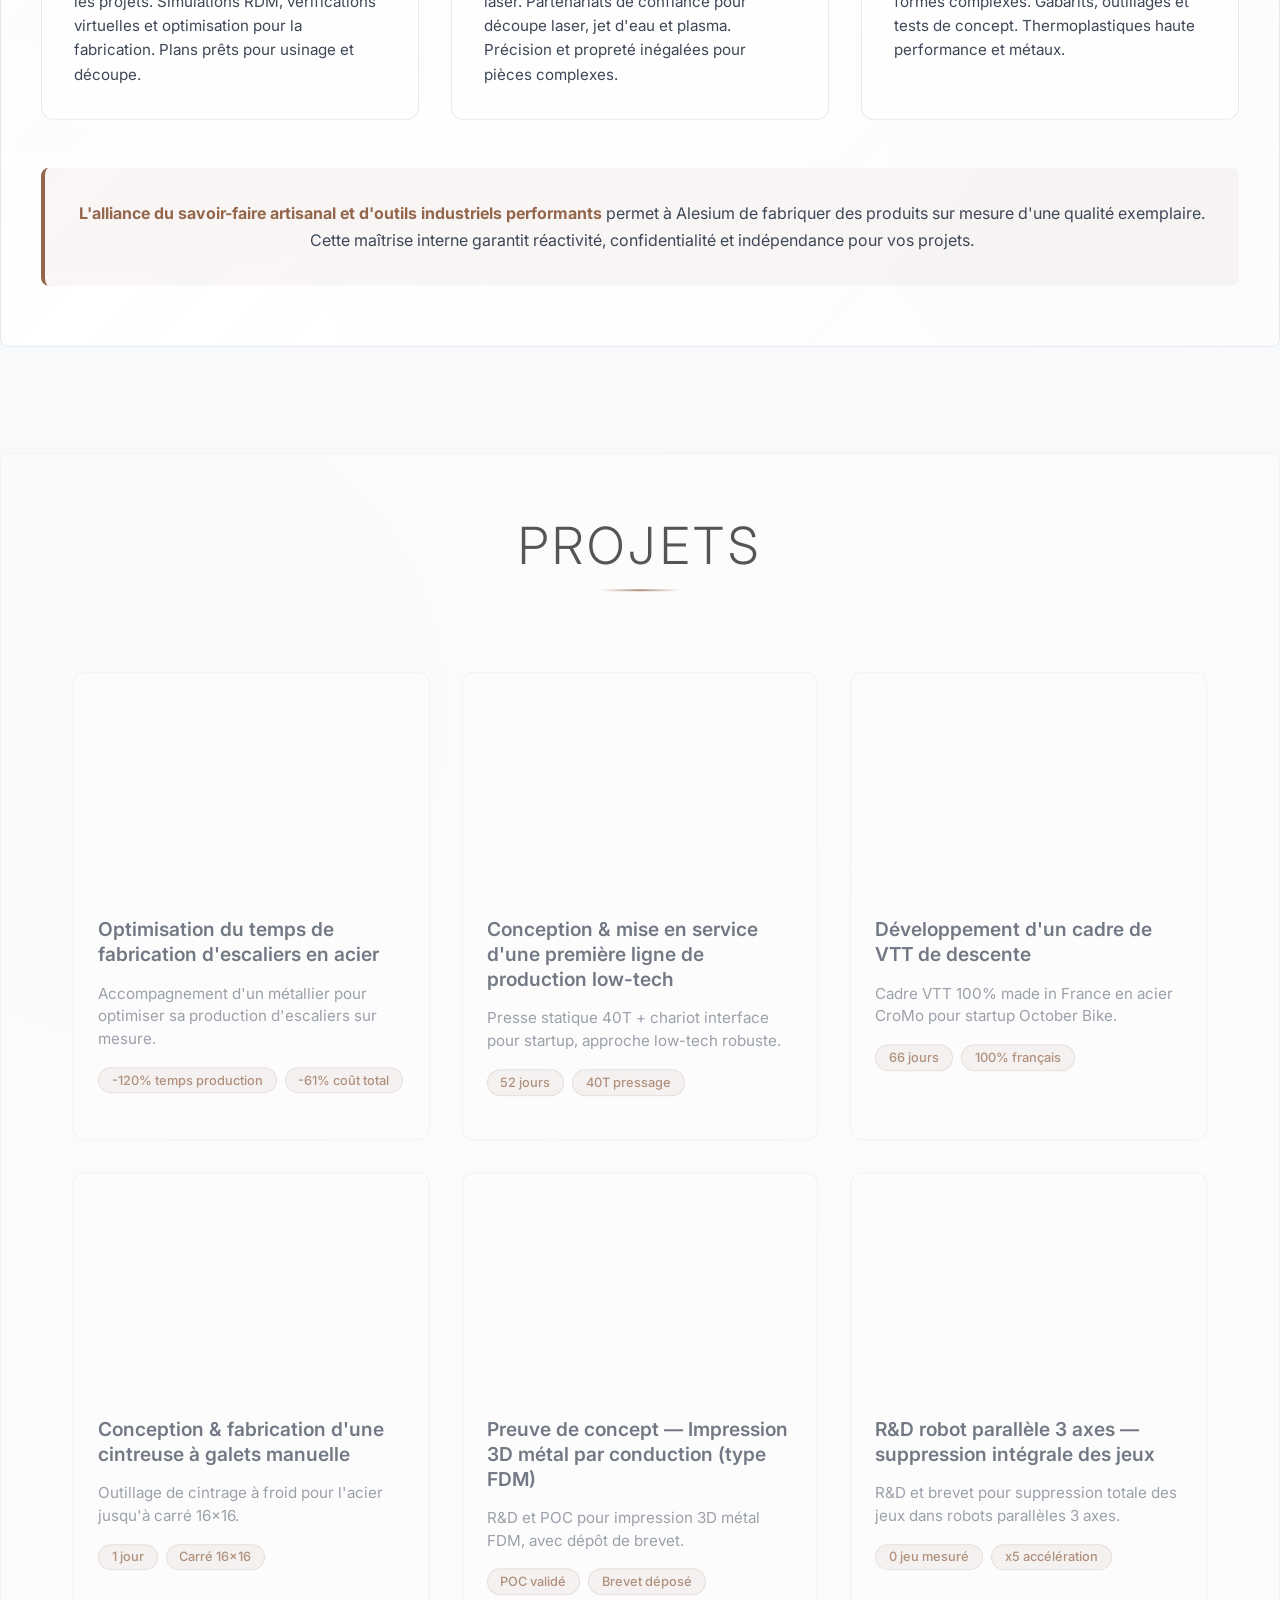
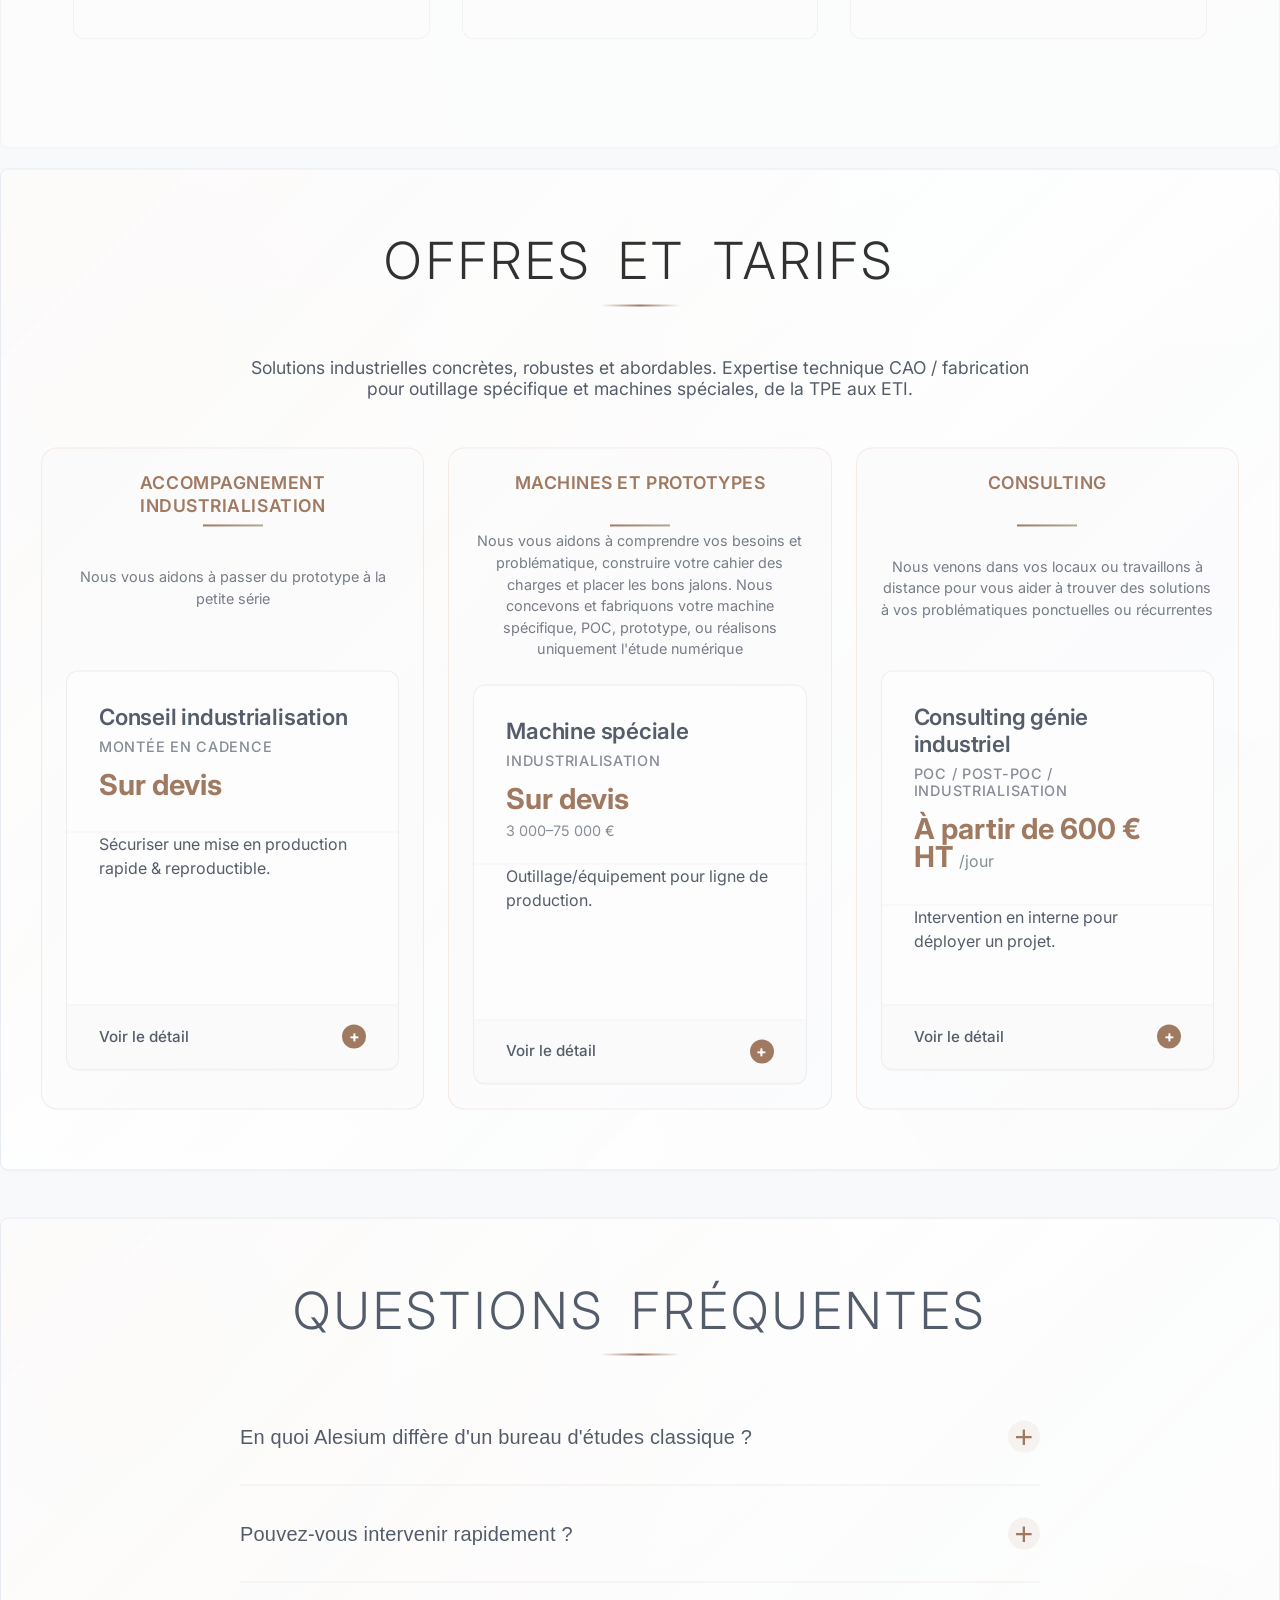
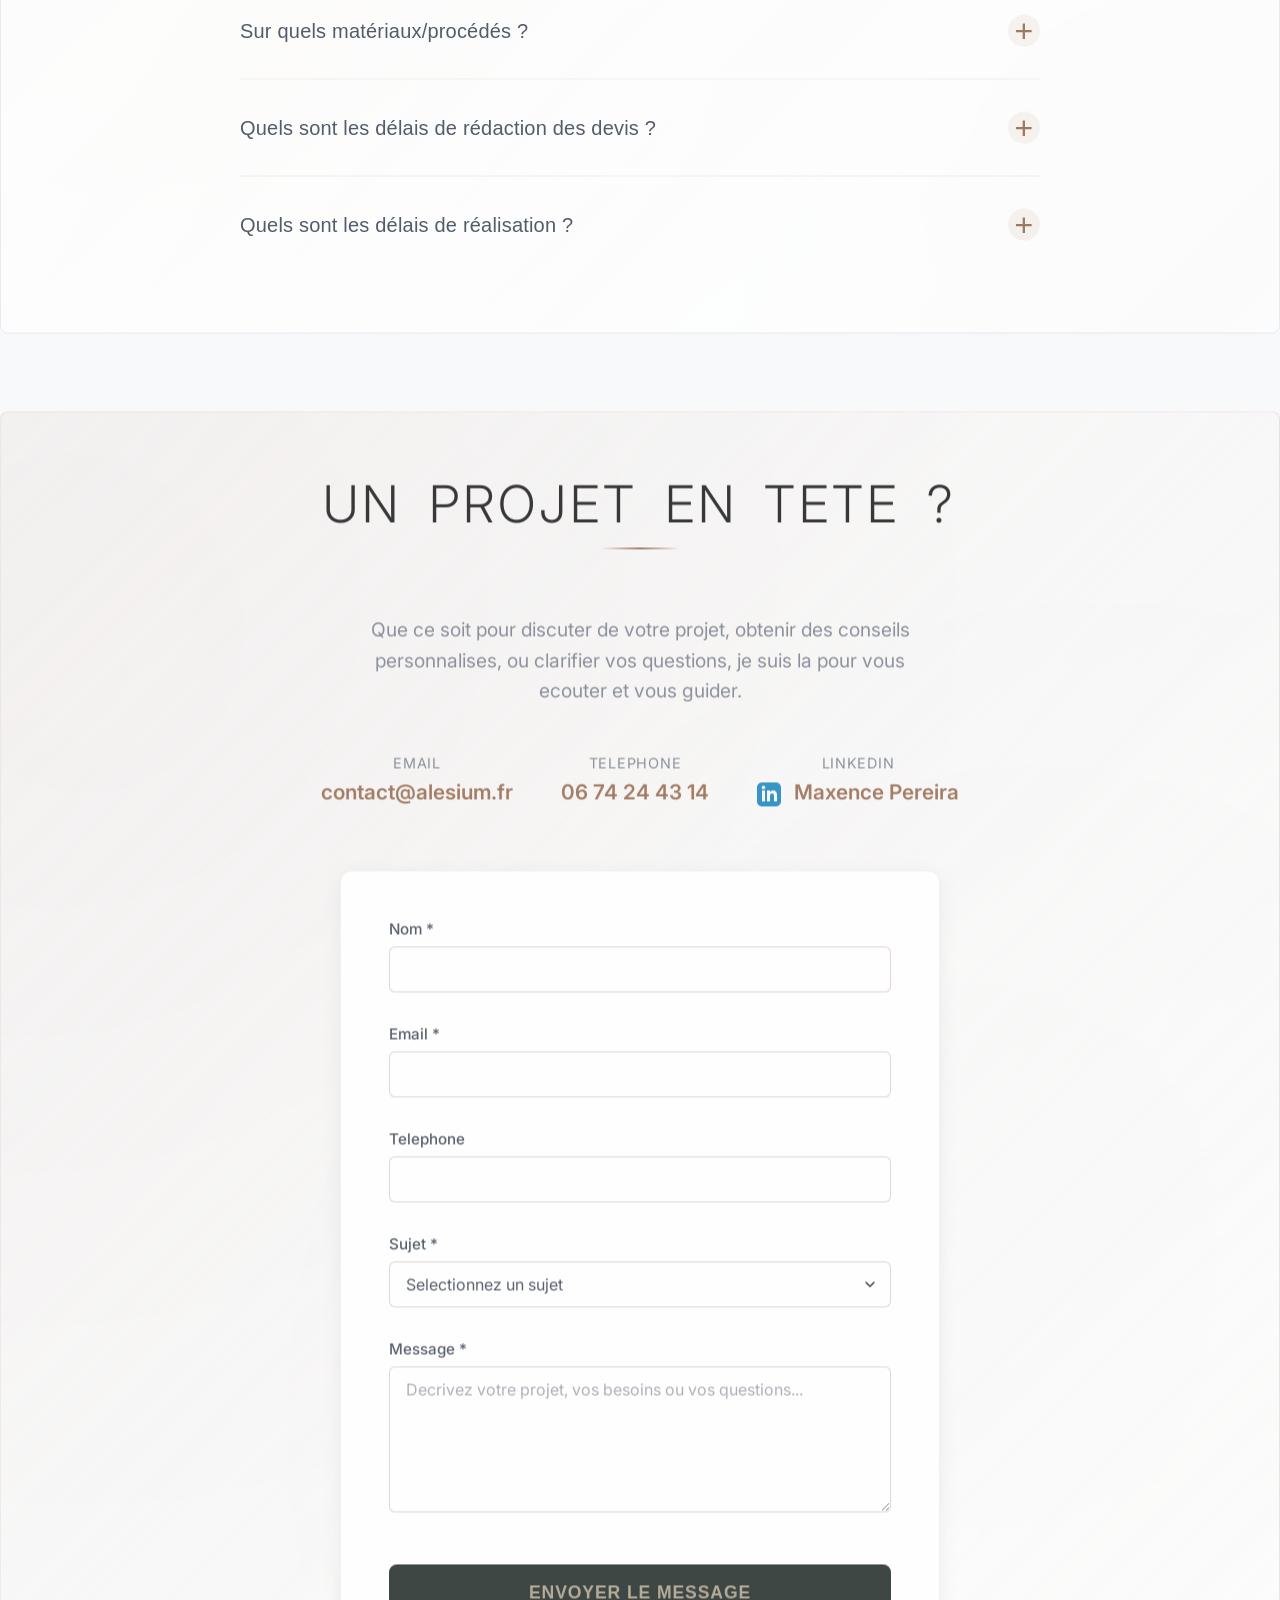
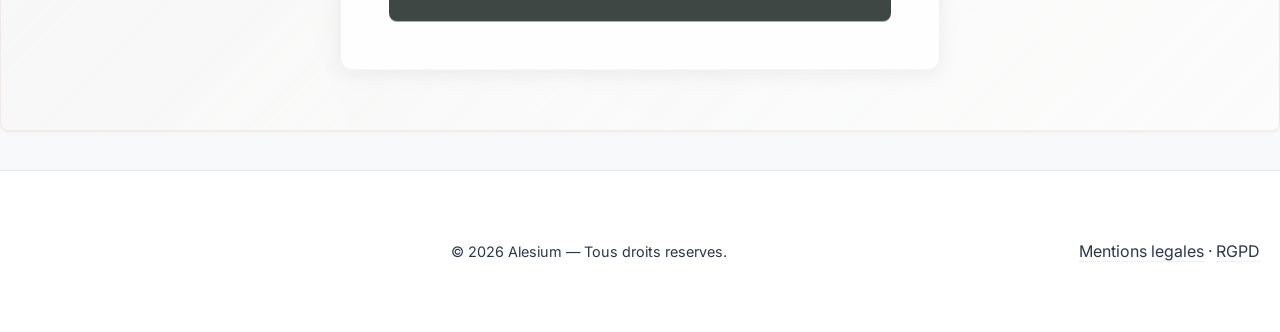
==== commit 661ba90d: "auto-commit for 2b962fd1-5e82-4d7f-9ca4-108bab36cab1" ====
--- a/frontend/public/index.html
+++ b/frontend/public/index.html
@@ -120,7 +120,7 @@
             </a>
             <div class="spacer"></div>
             <a href="#presentation">Qui je suis</a>
-            <a href="#moyens-production">Atelier</a>
+            <a href="#moyens-production">Moyens de Production</a>
             <a href="#projets">Projets</a>
             <a href="#tarifs">Tarifs</a>
             <a href="#faq">FAQ</a>
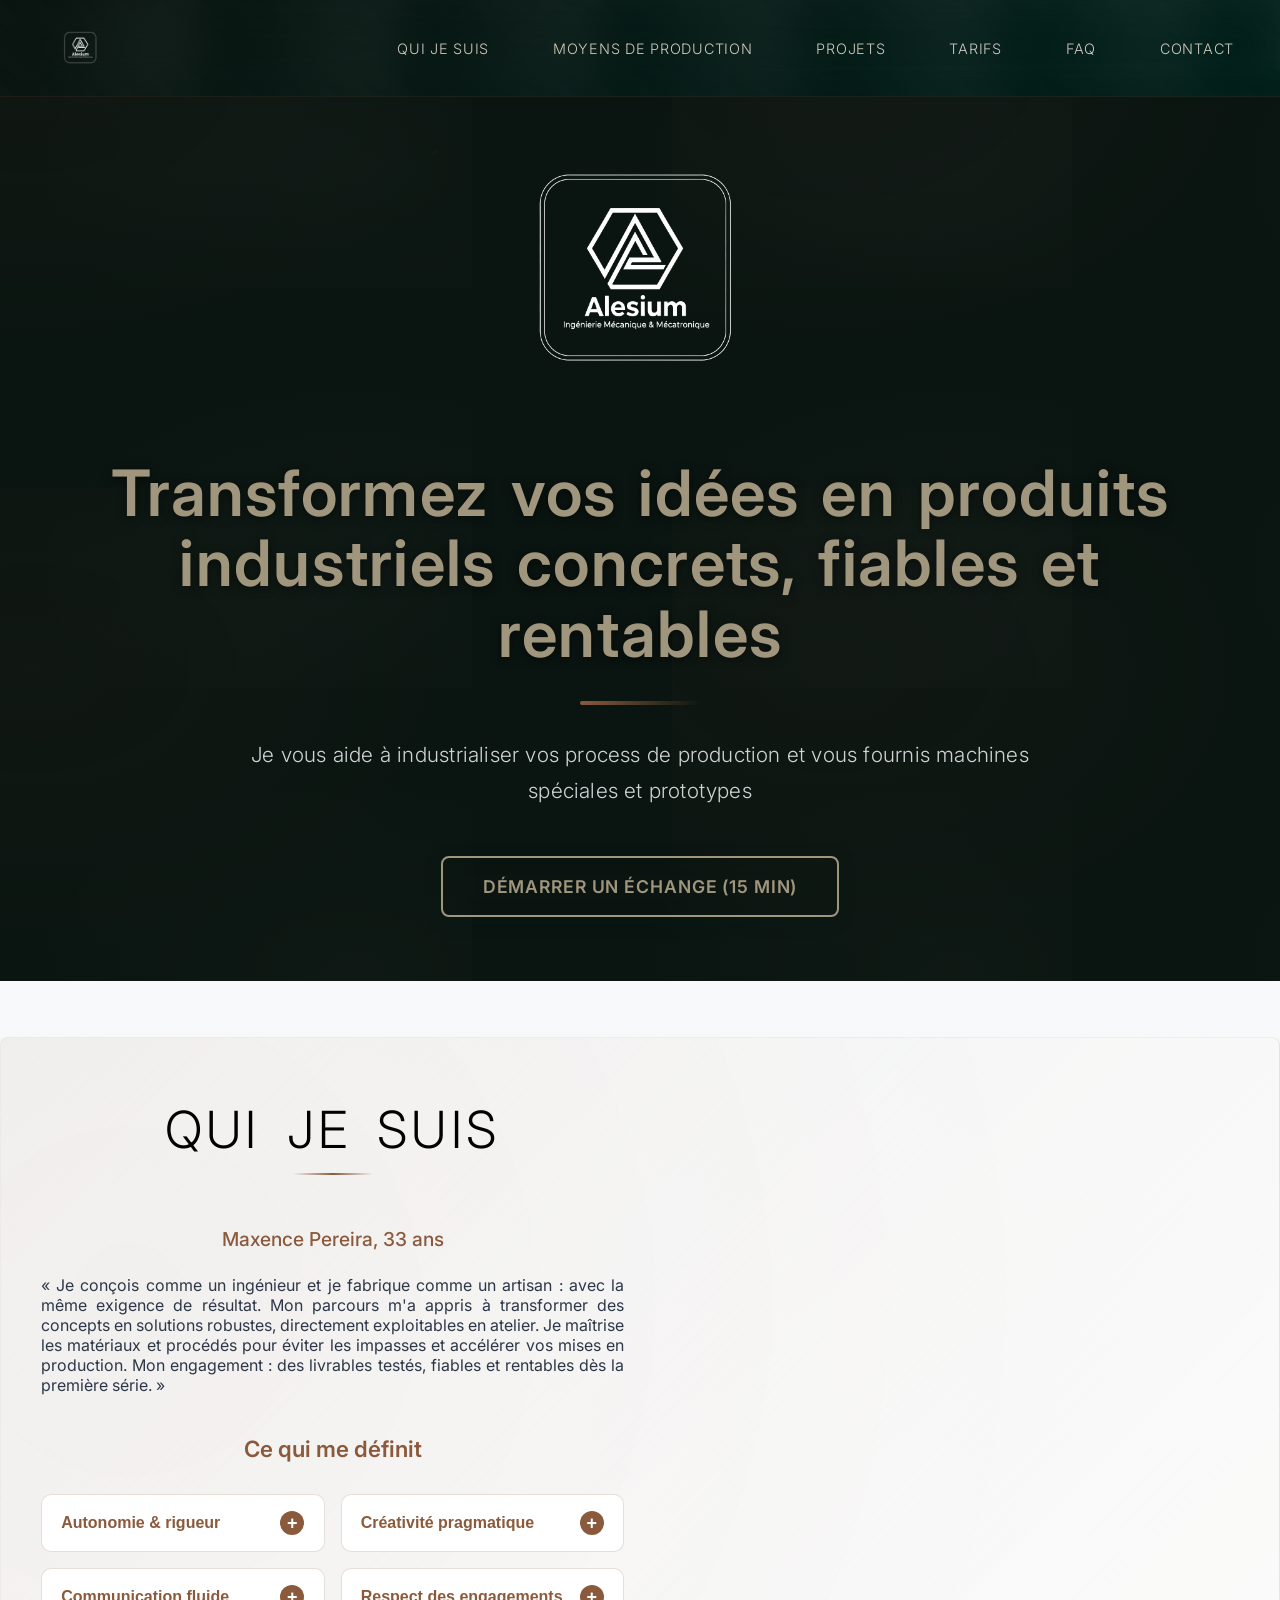
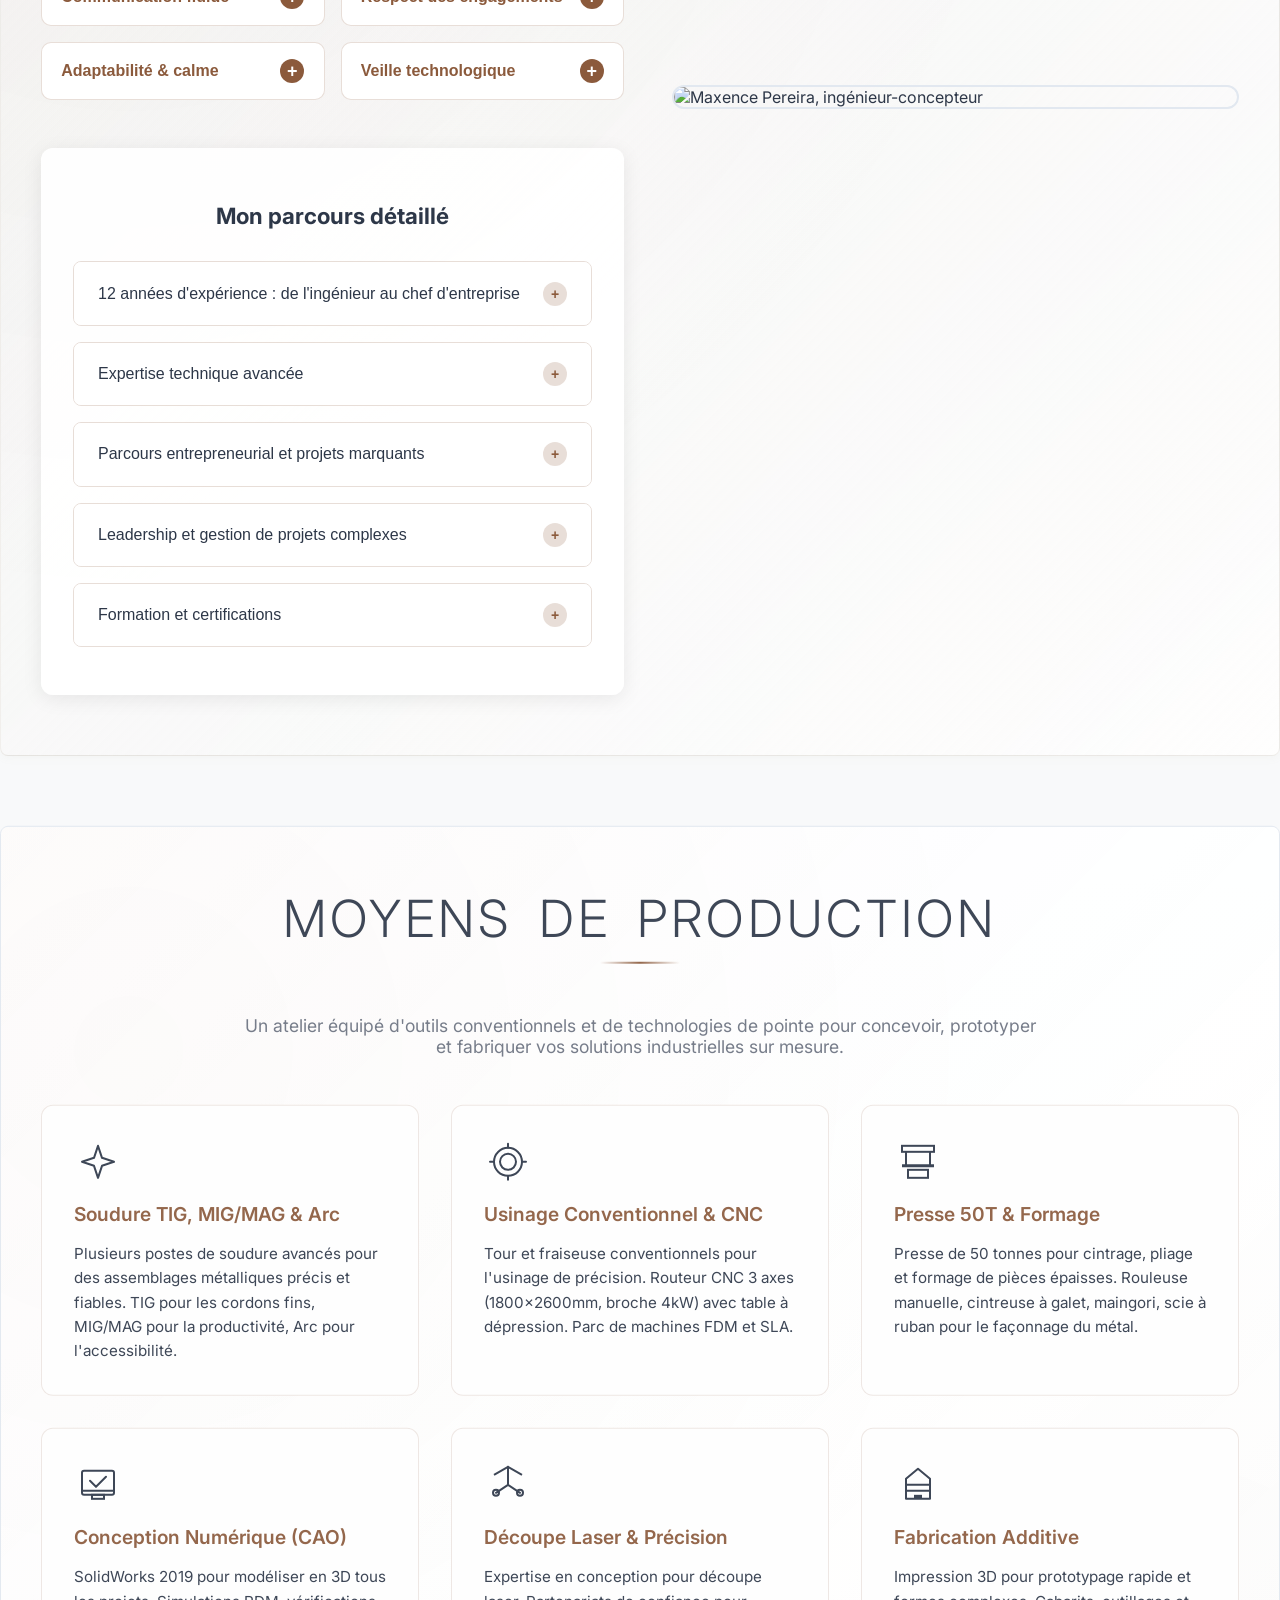
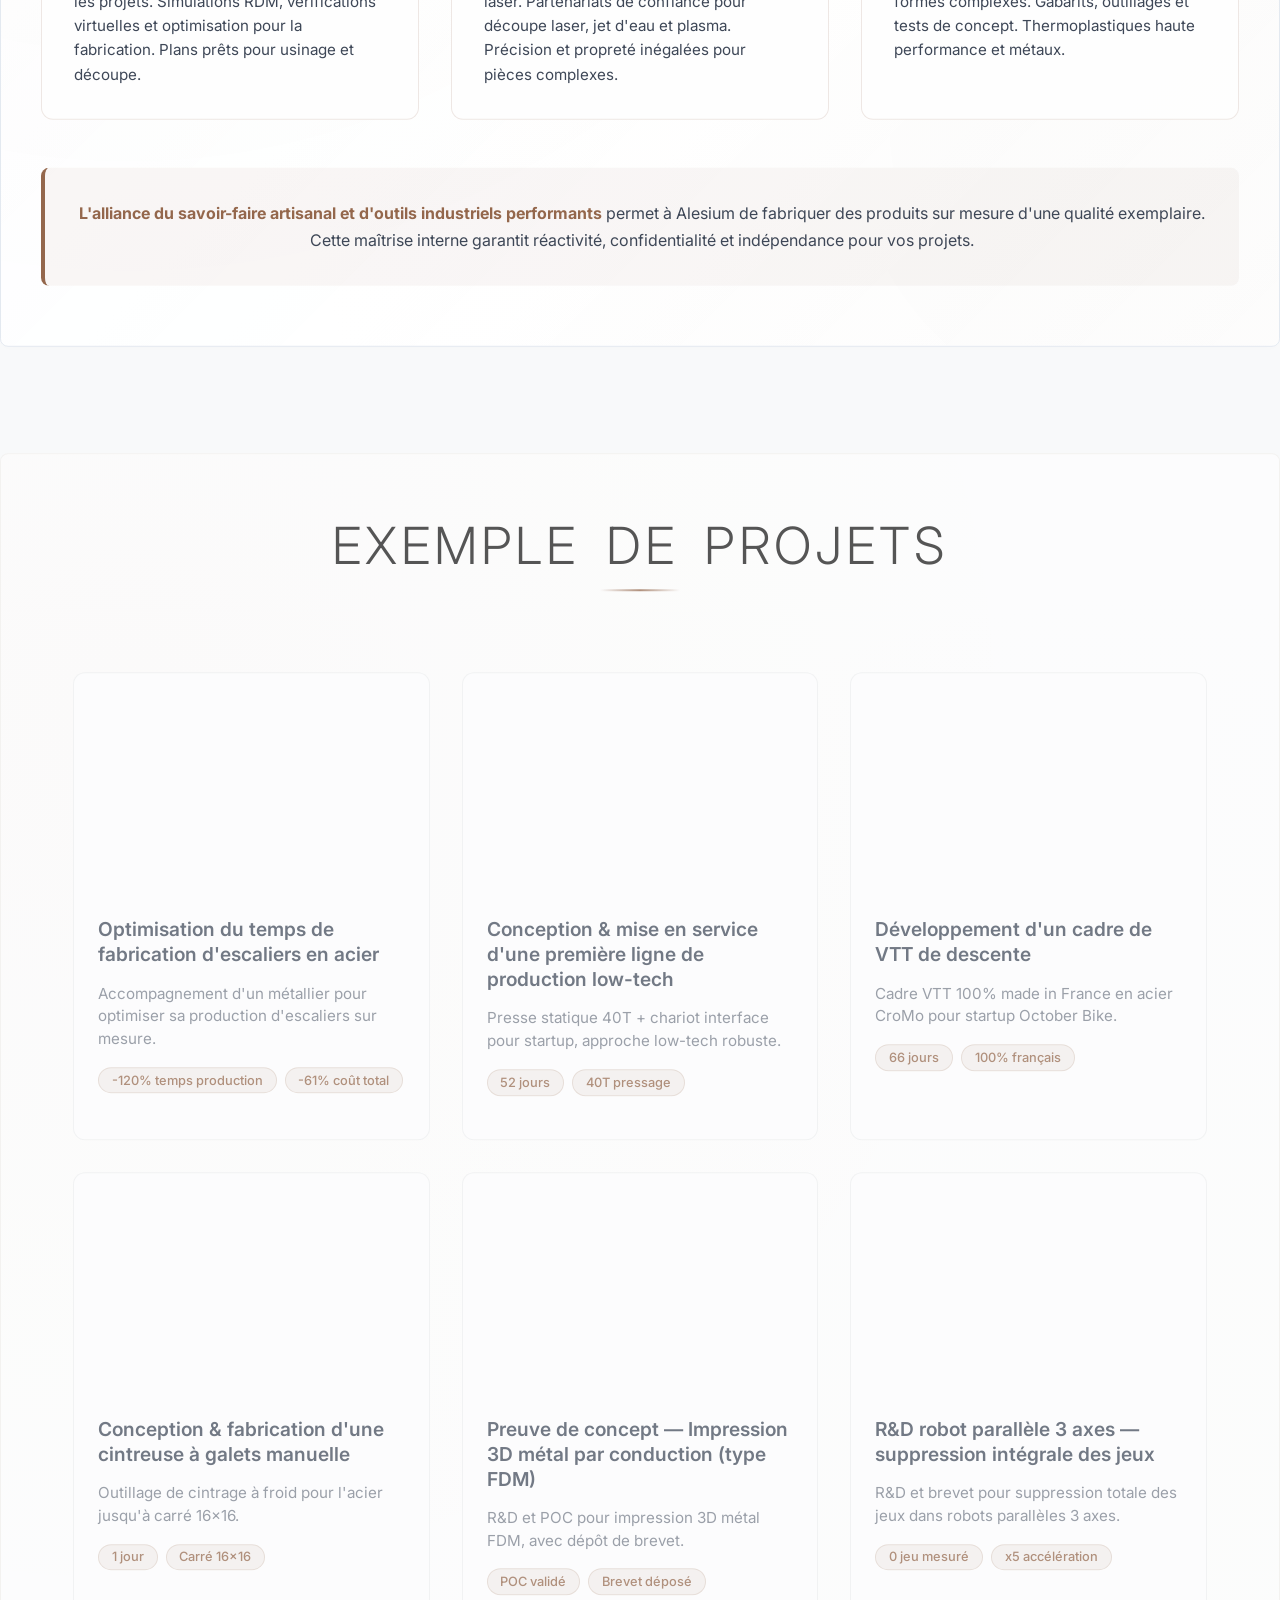
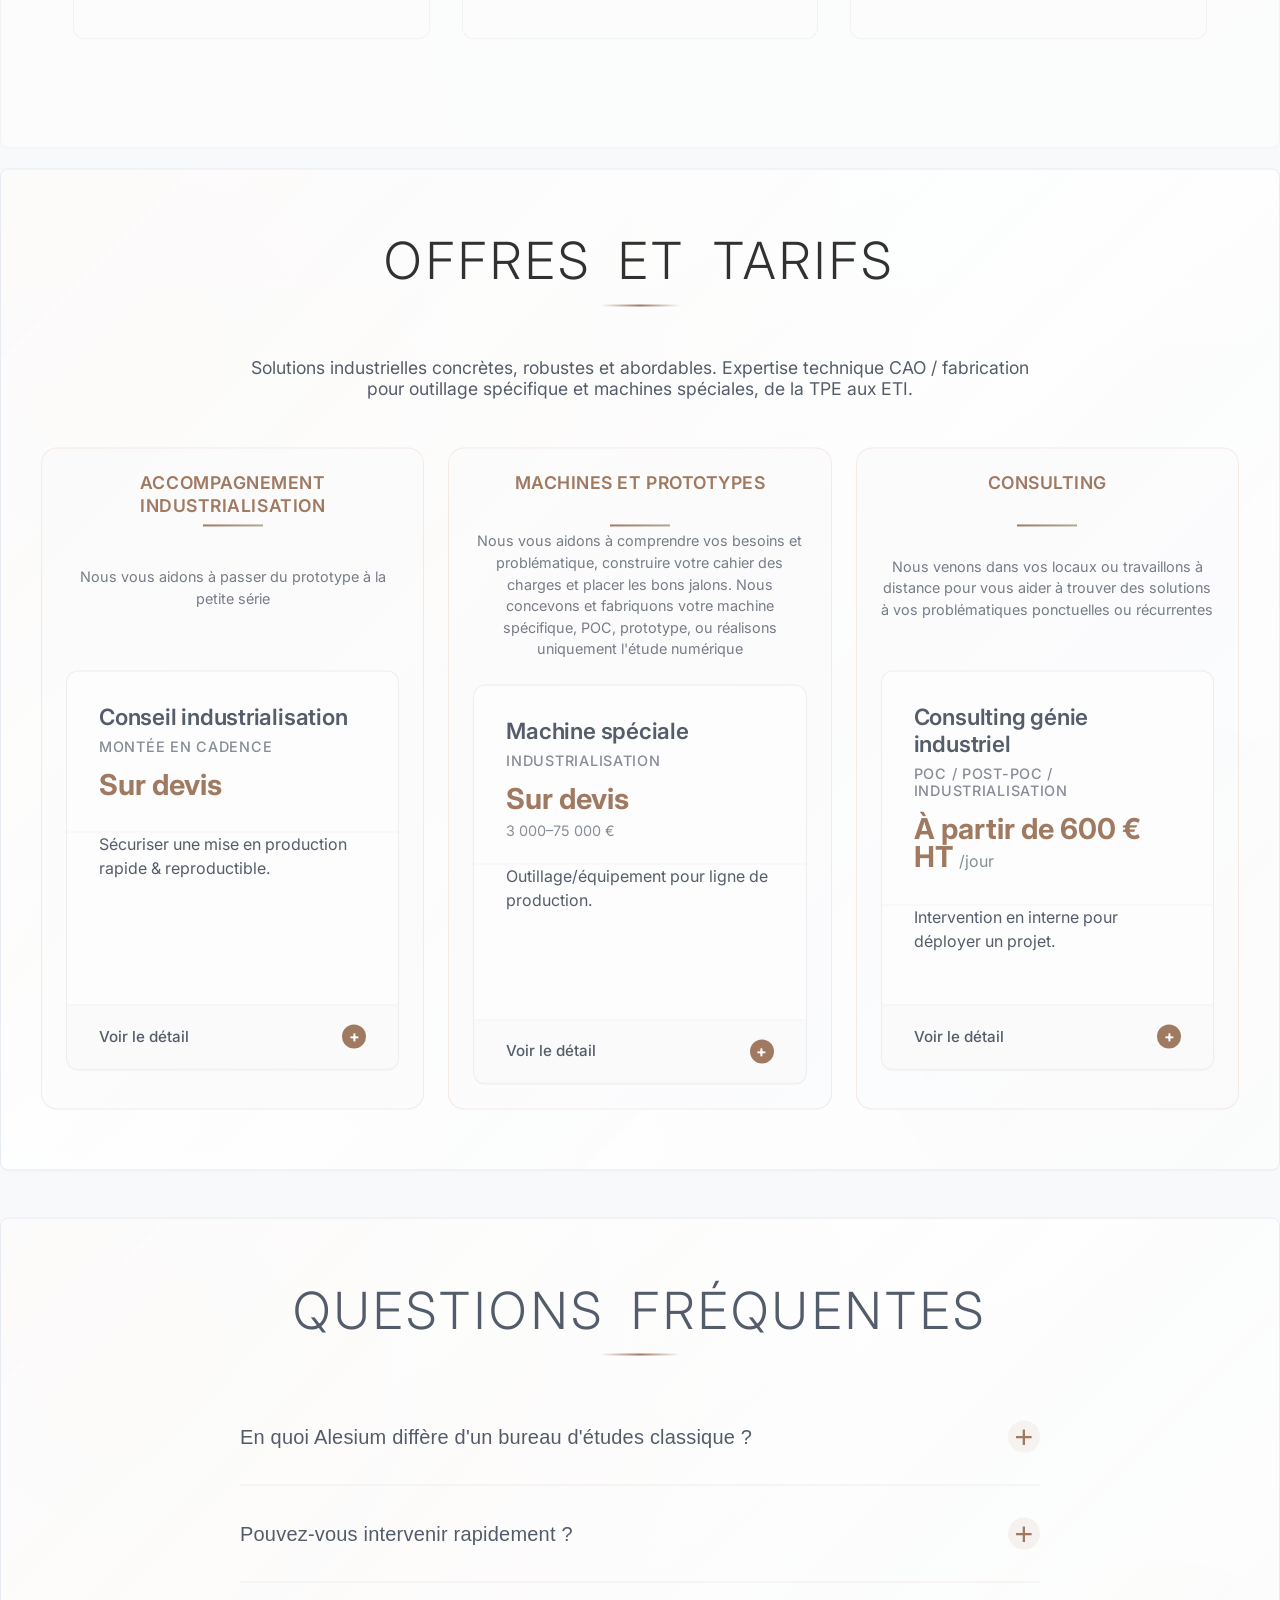
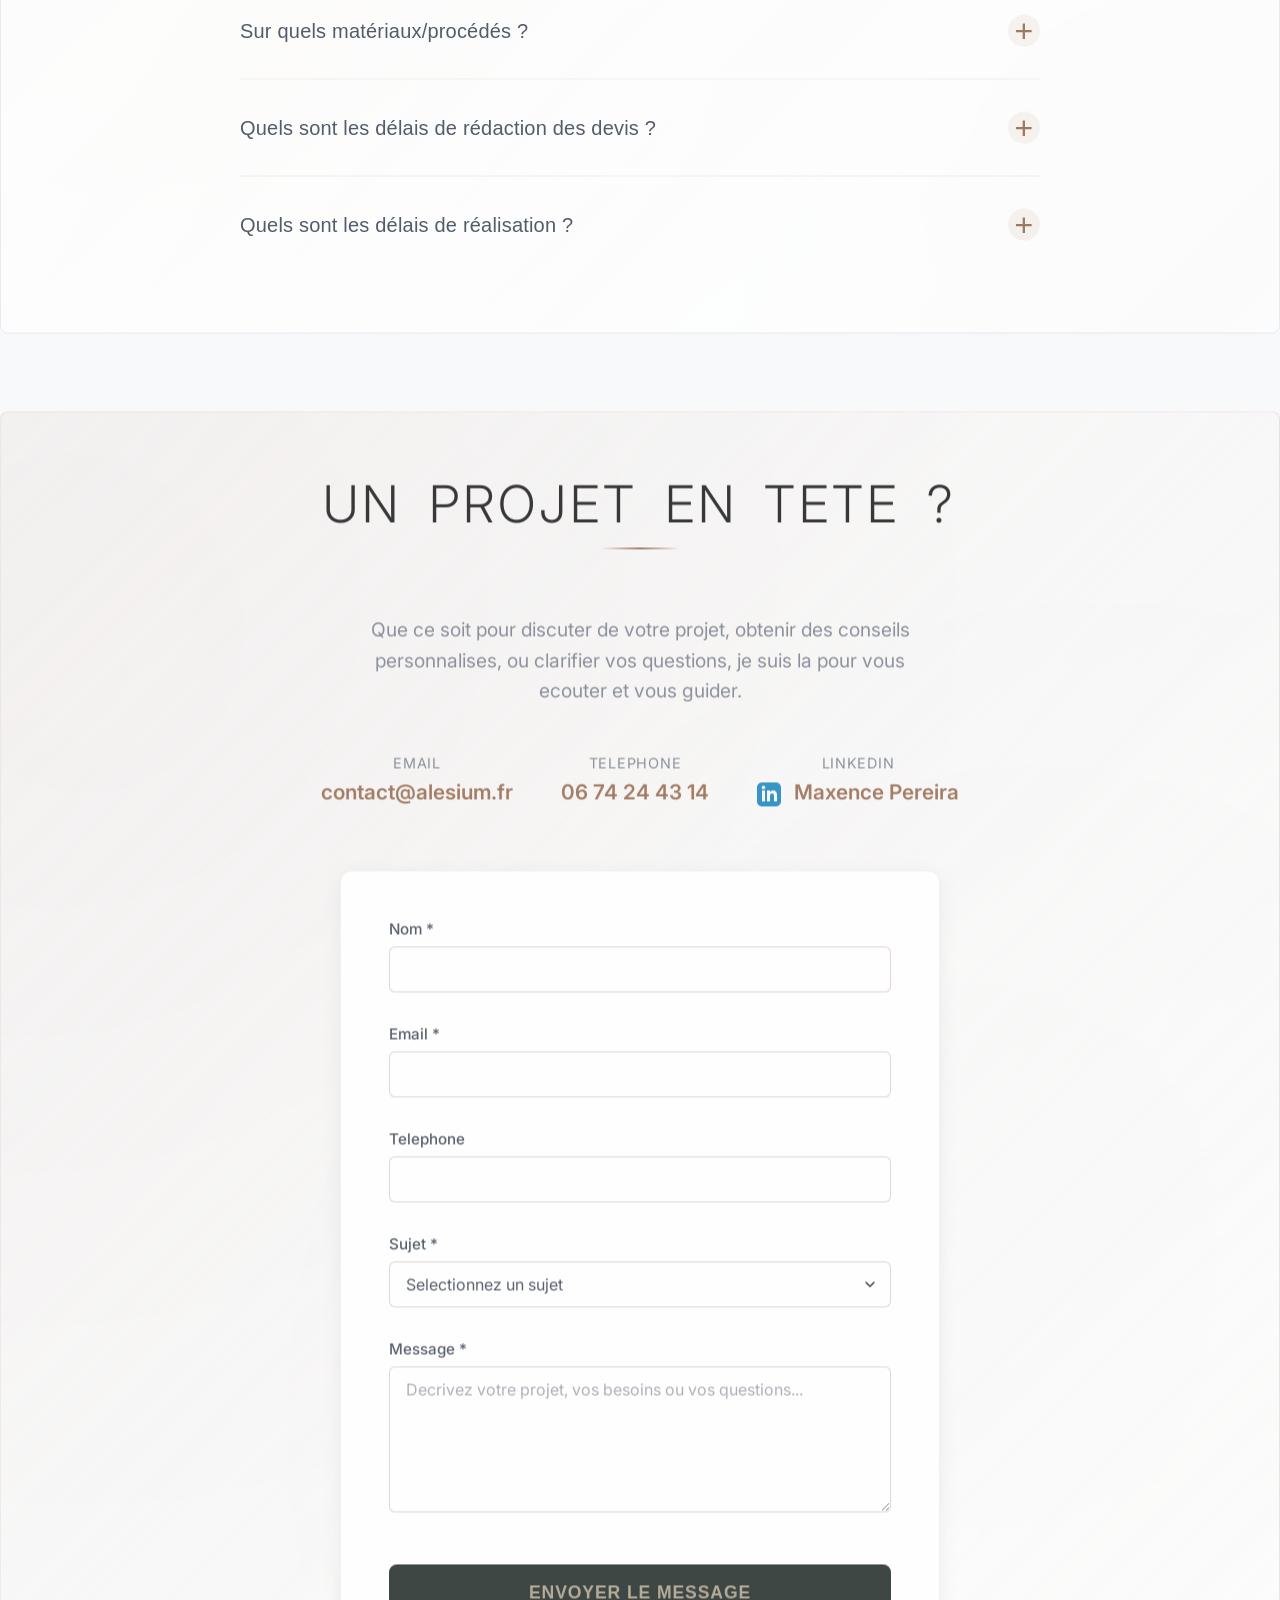
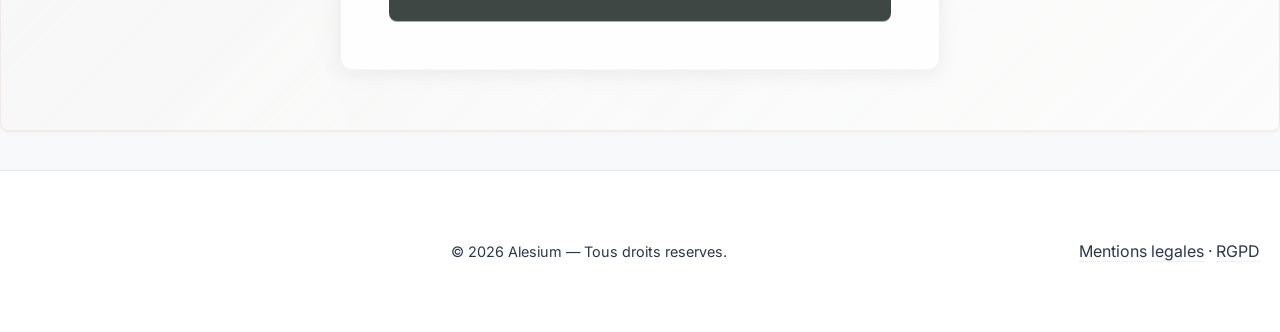
==== commit 60059fc2: "auto-commit for aad0bcea-7553-4d5f-b482-c5e7b6286aab" ====
--- a/frontend/public/index.html
+++ b/frontend/public/index.html
@@ -460,7 +460,7 @@
         </section>
 
         <section id="projets" class="section">
-            <h2>Projets</h2>
+            <h2>Exemple de projets</h2>
             
             <div class="projects-grid">
                 <div class="project-card" data-project-slug="1-optimisation-du-temps-de-fabrication-descalier-en-acier">
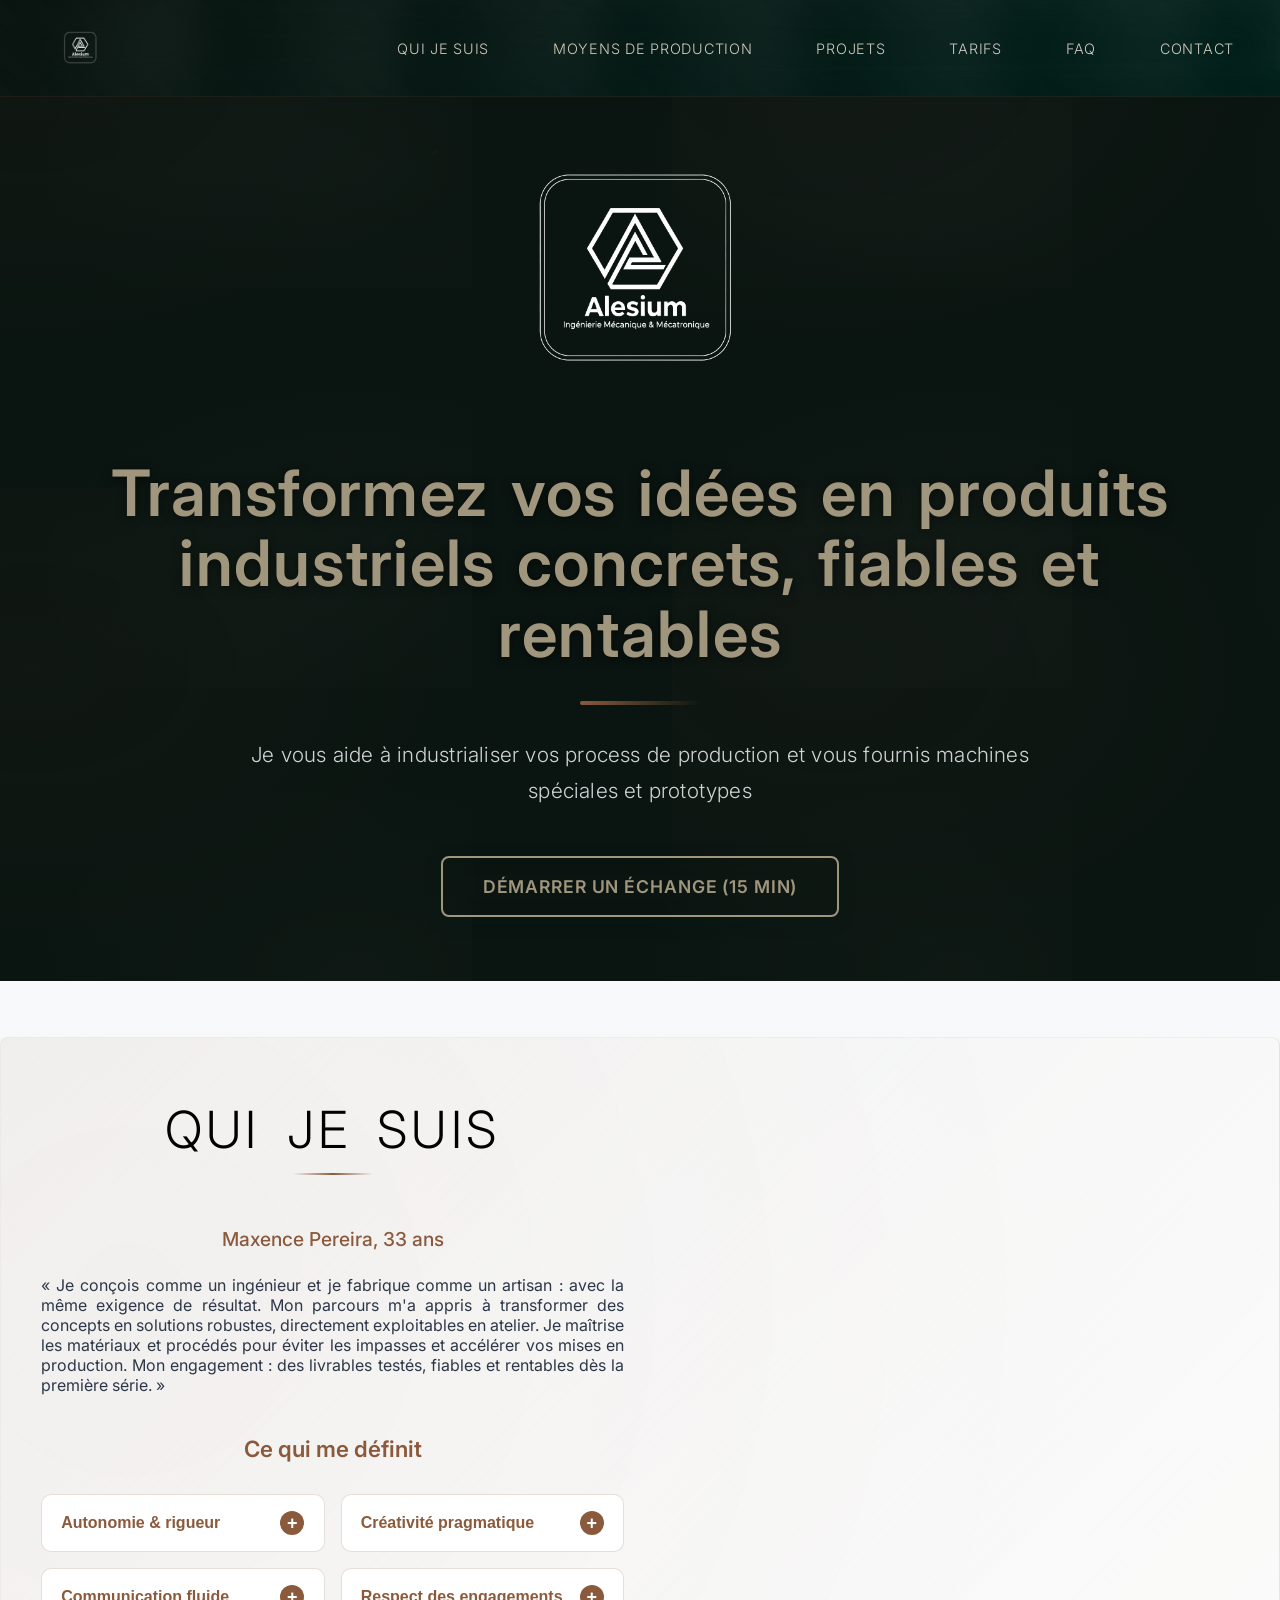
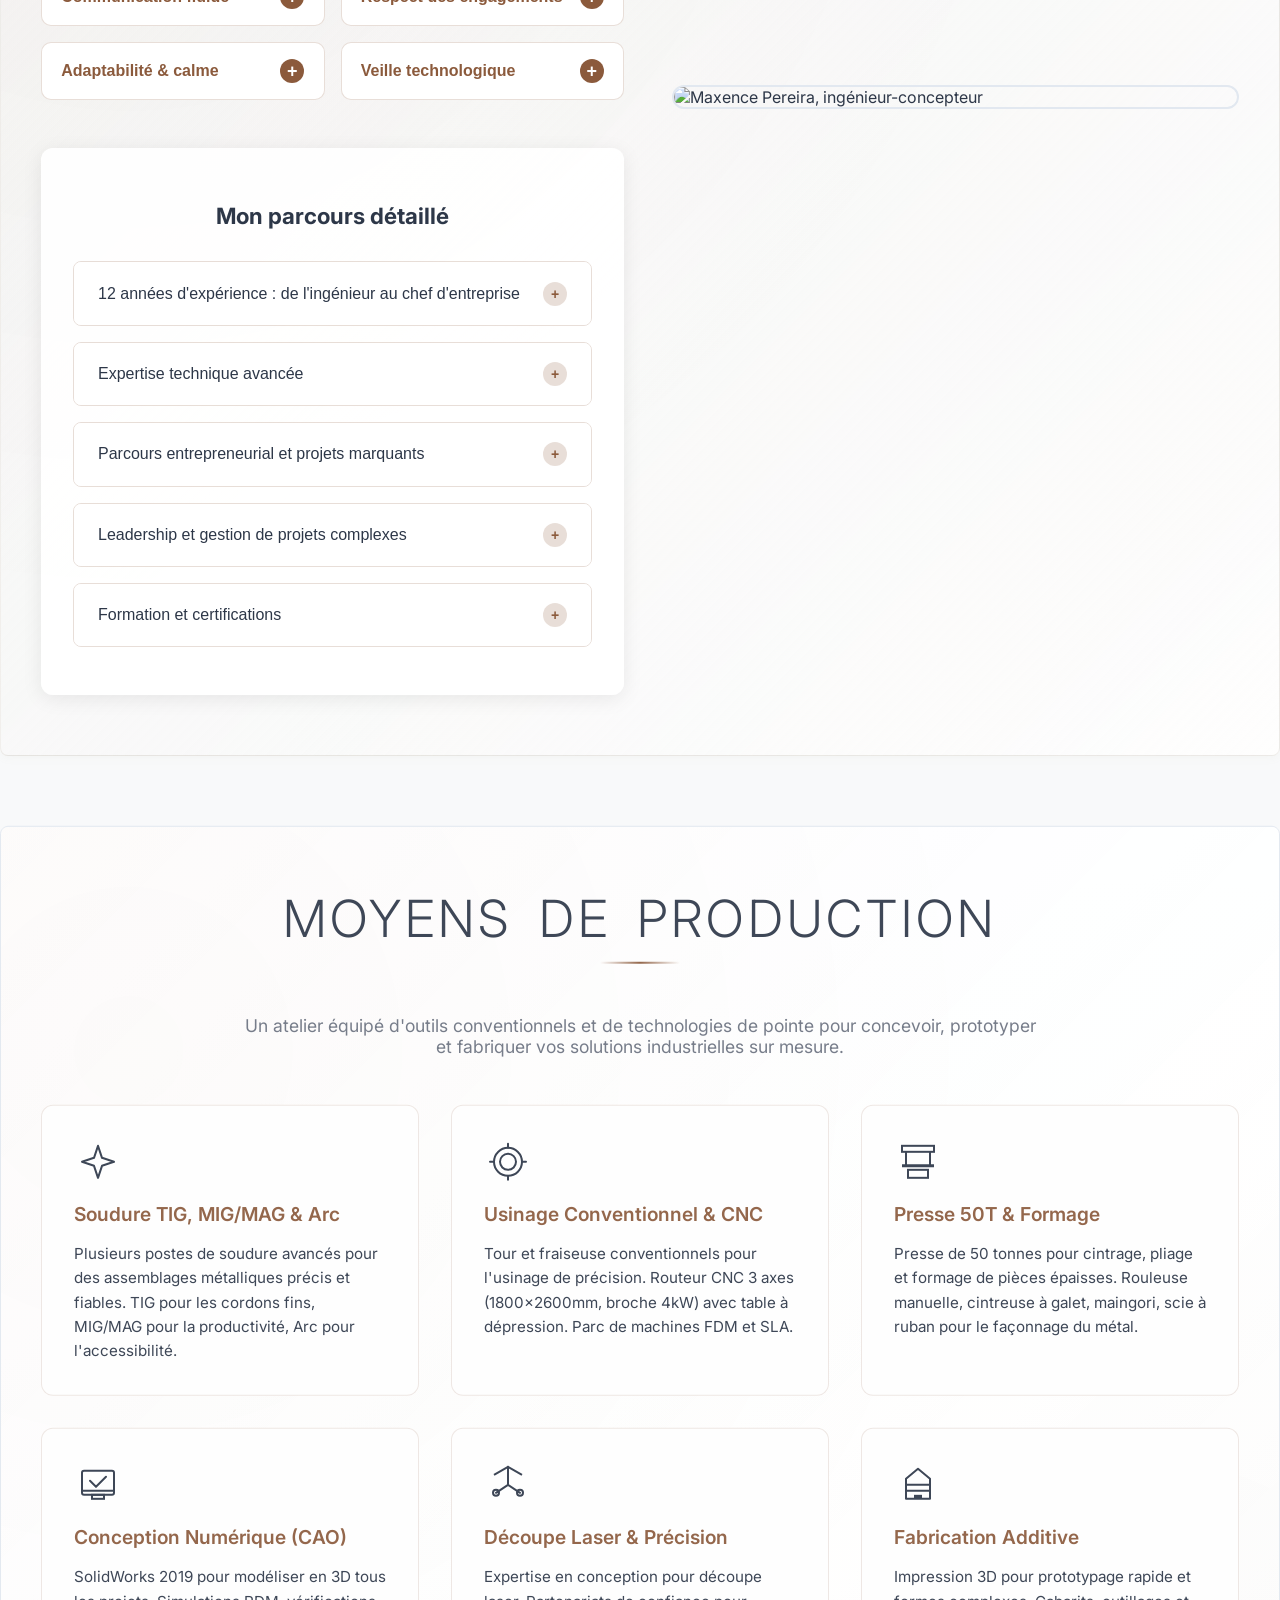
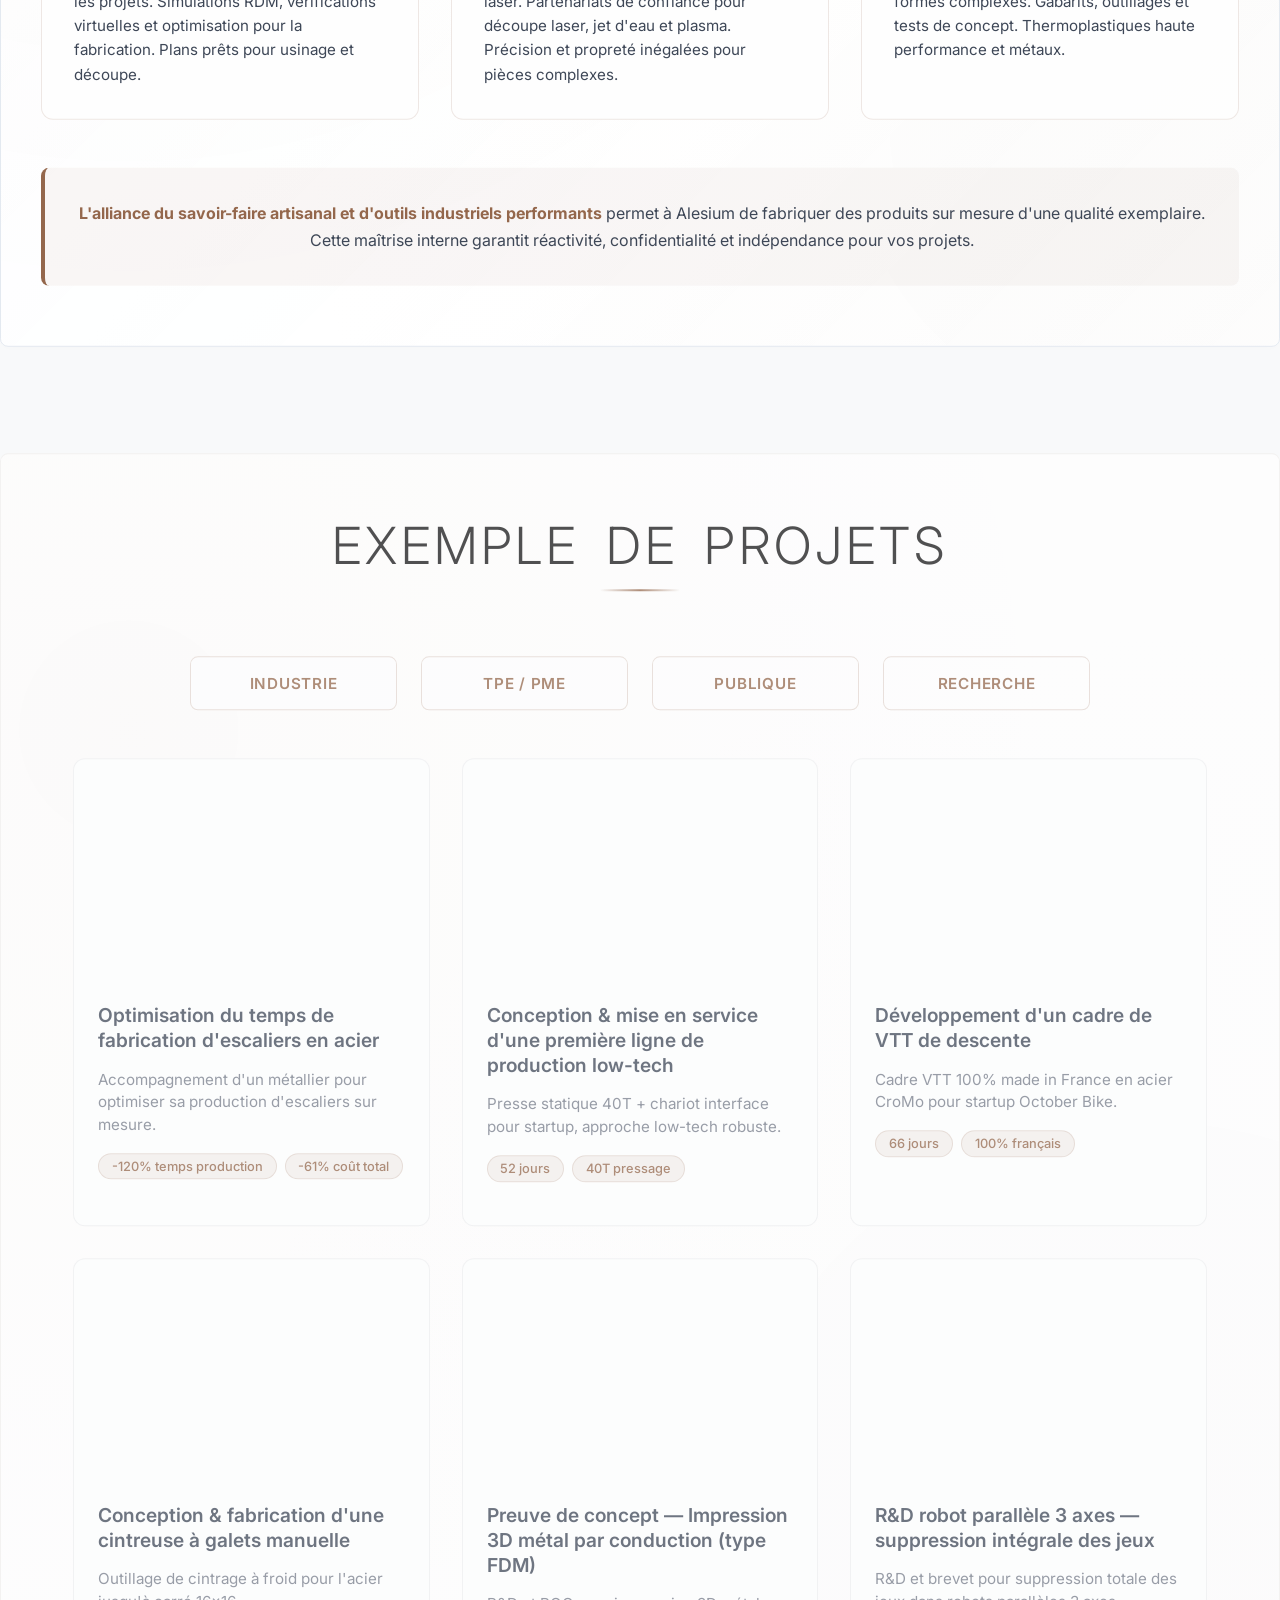
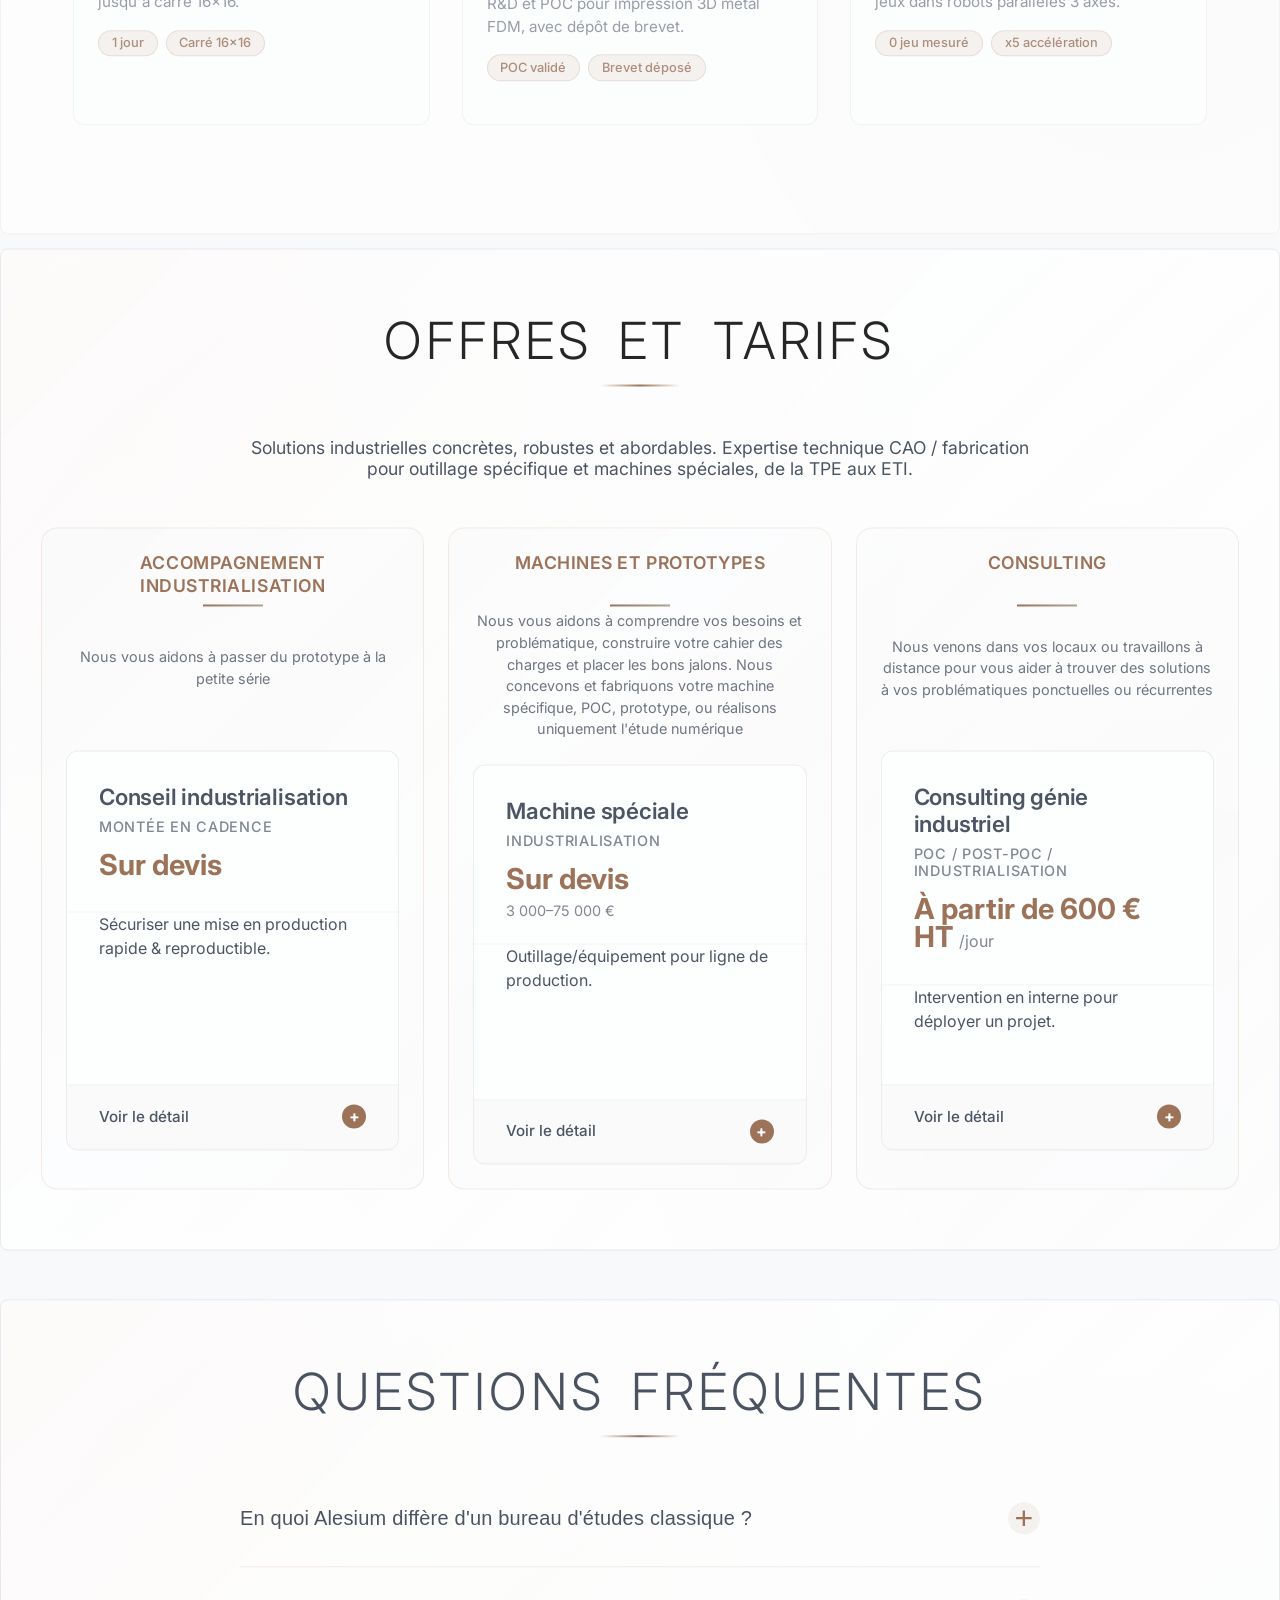
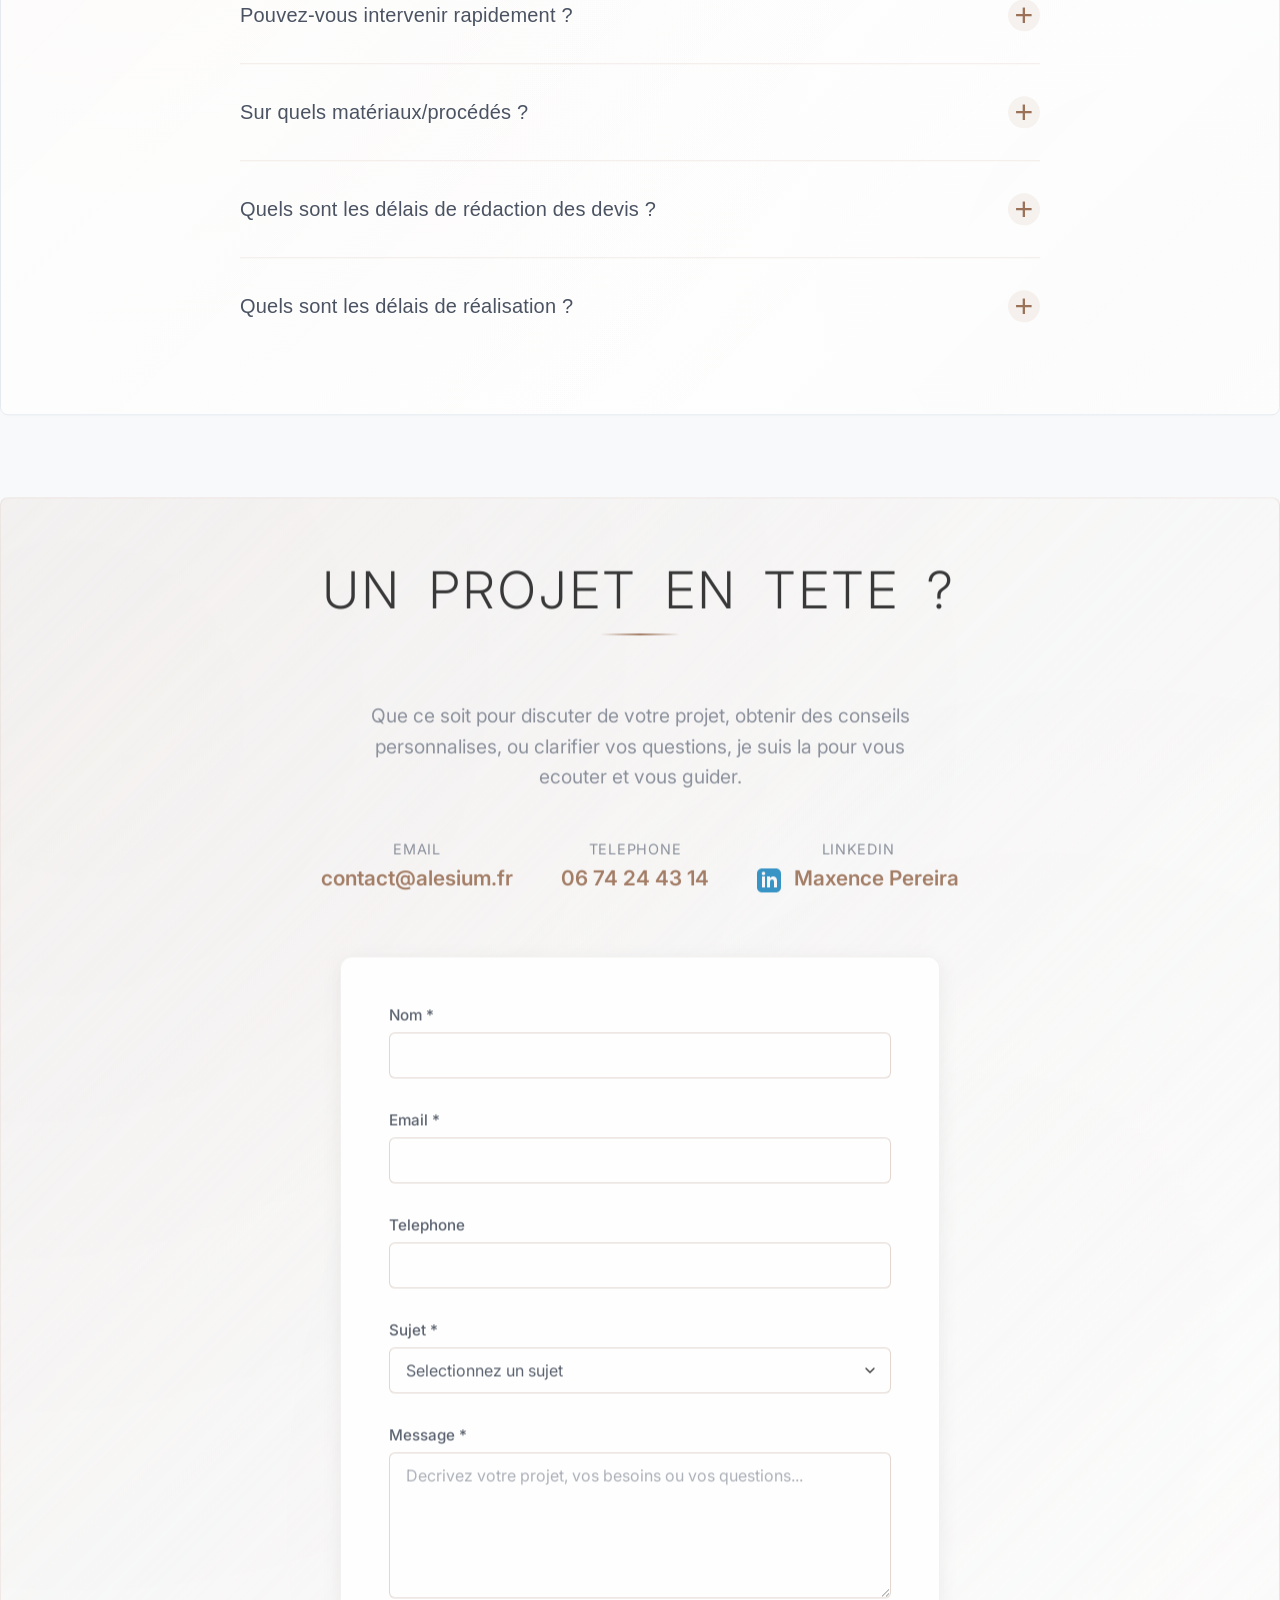
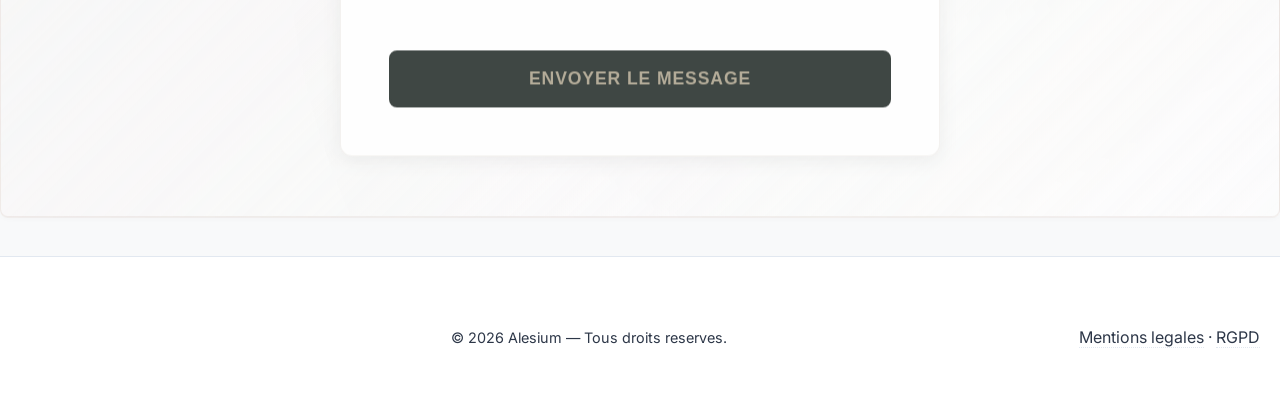
==== commit f5cb83ef: "auto-commit for d6ec1547-77a3-4c2f-b611-3f580e509400" ====
--- a/frontend/public/index.html
+++ b/frontend/public/index.html
@@ -462,6 +462,22 @@
         <section id="projets" class="section">
             <h2>Exemple de projets</h2>
             
+            <!-- Domaines d'intervention -->
+            <div class="domaines-intervention">
+                <div class="domaine-card">
+                    <span>Industrie</span>
+                </div>
+                <div class="domaine-card">
+                    <span>TPE / PME</span>
+                </div>
+                <div class="domaine-card">
+                    <span>Publique</span>
+                </div>
+                <div class="domaine-card">
+                    <span>Recherche</span>
+                </div>
+            </div>
+            
             <div class="projects-grid">
                 <div class="project-card" data-project-slug="1-optimisation-du-temps-de-fabrication-descalier-en-acier">
                     <div class="project-image">
--- a/frontend/public/assets/css/app.css
+++ b/frontend/public/assets/css/app.css
@@ -1074,6 +1074,57 @@
     margin-right: auto;
 }
 
+/* Domaines d'intervention - Section Projets */
+.domaines-intervention {
+    display: flex;
+    justify-content: center;
+    align-items: center;
+    gap: 1.5rem;
+    margin: 2rem auto 3rem auto;
+    max-width: 900px;
+}
+
+.domaine-card {
+    flex: 1;
+    background: rgba(255, 255, 255, 0.9);
+    border: 1px solid rgba(139, 90, 60, 0.25);
+    border-radius: 8px;
+    padding: 1rem 1.5rem;
+    text-align: center;
+    transition: all 0.3s ease;
+}
+
+.domaine-card:hover {
+    transform: translateY(-2px);
+    box-shadow: 0 4px 12px rgba(139, 90, 60, 0.15);
+    border-color: var(--copper);
+}
+
+.domaine-card span {
+    font-size: 0.95rem;
+    font-weight: 600;
+    color: var(--copper);
+    text-transform: uppercase;
+    letter-spacing: 0.05em;
+}
+
+@media (max-width: 768px) {
+    .domaines-intervention {
+        flex-wrap: wrap;
+        gap: 1rem;
+        max-width: 100%;
+    }
+    
+    .domaine-card {
+        flex: 0 0 calc(50% - 0.5rem);
+        padding: 0.8rem 1rem;
+    }
+    
+    .domaine-card span {
+        font-size: 0.85rem;
+    }
+}
+
 /* Section Moyens de Production */
 #moyens-production {
     background: 
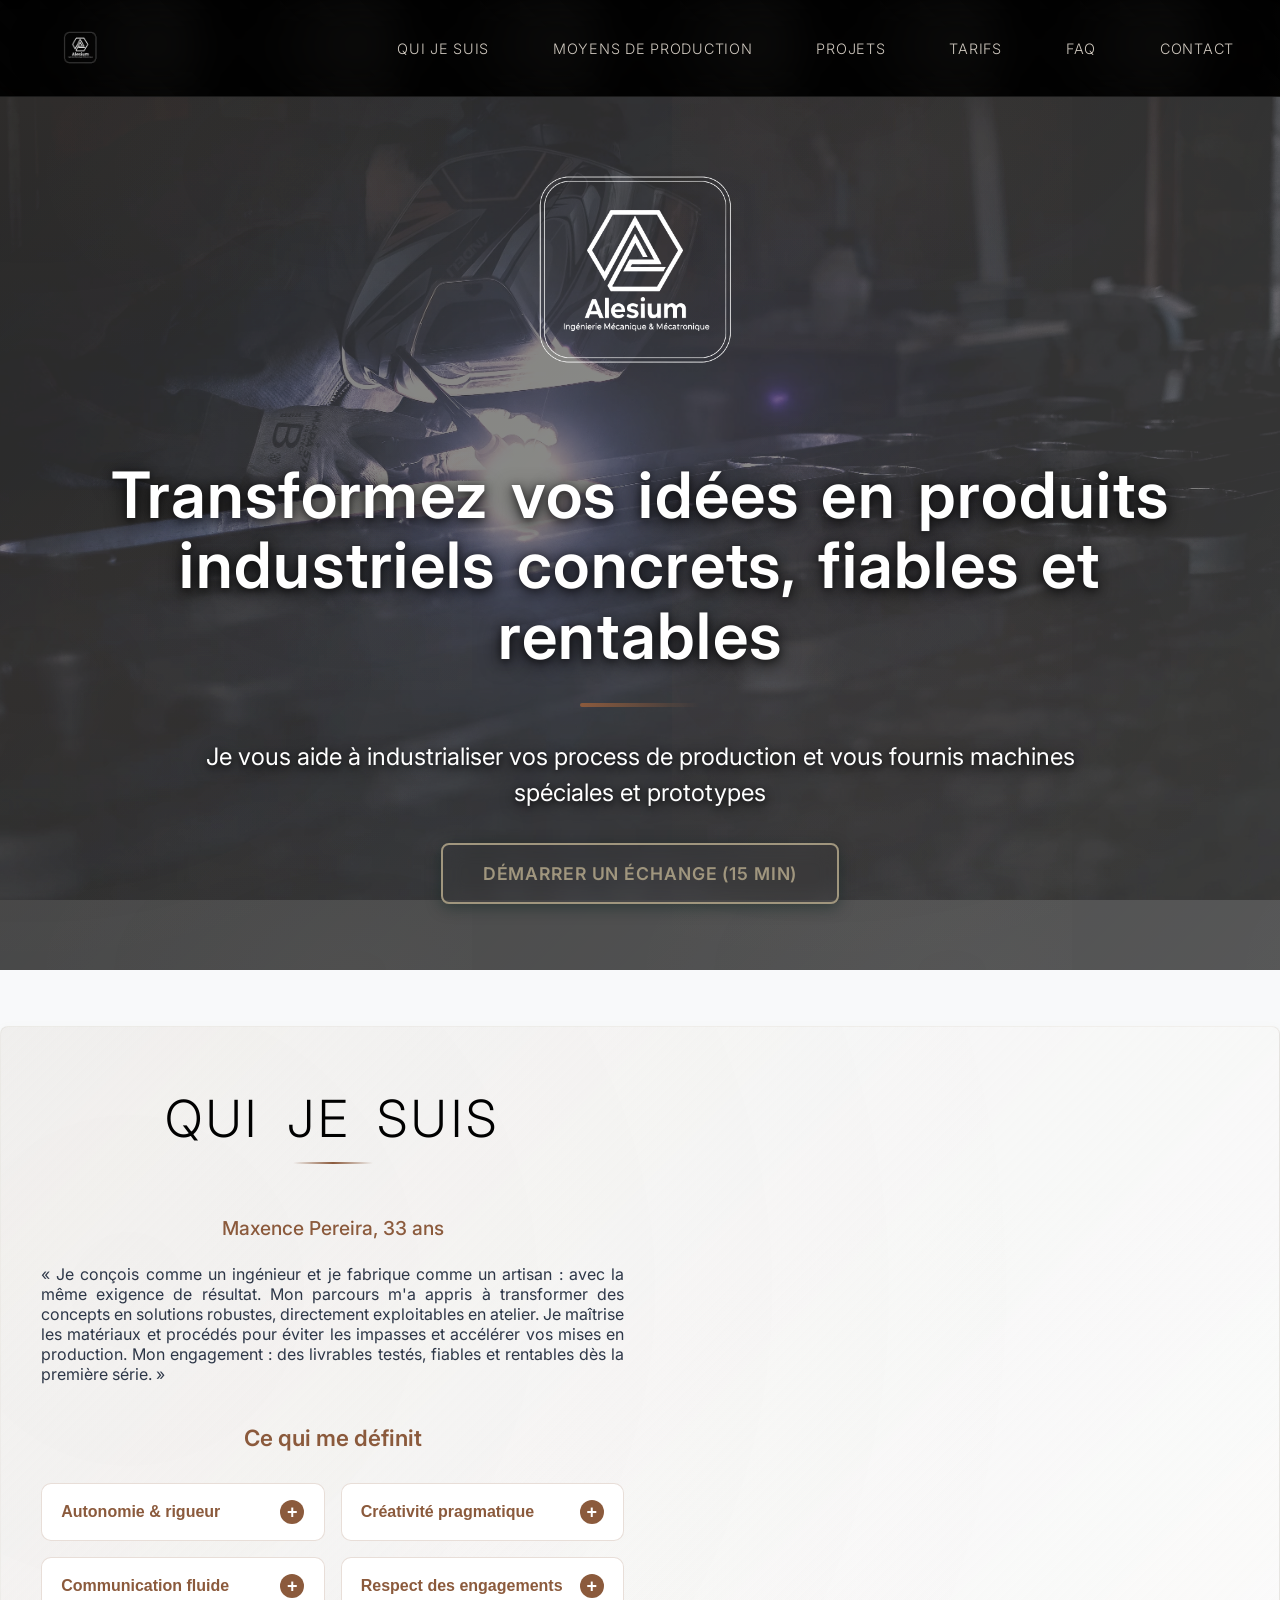
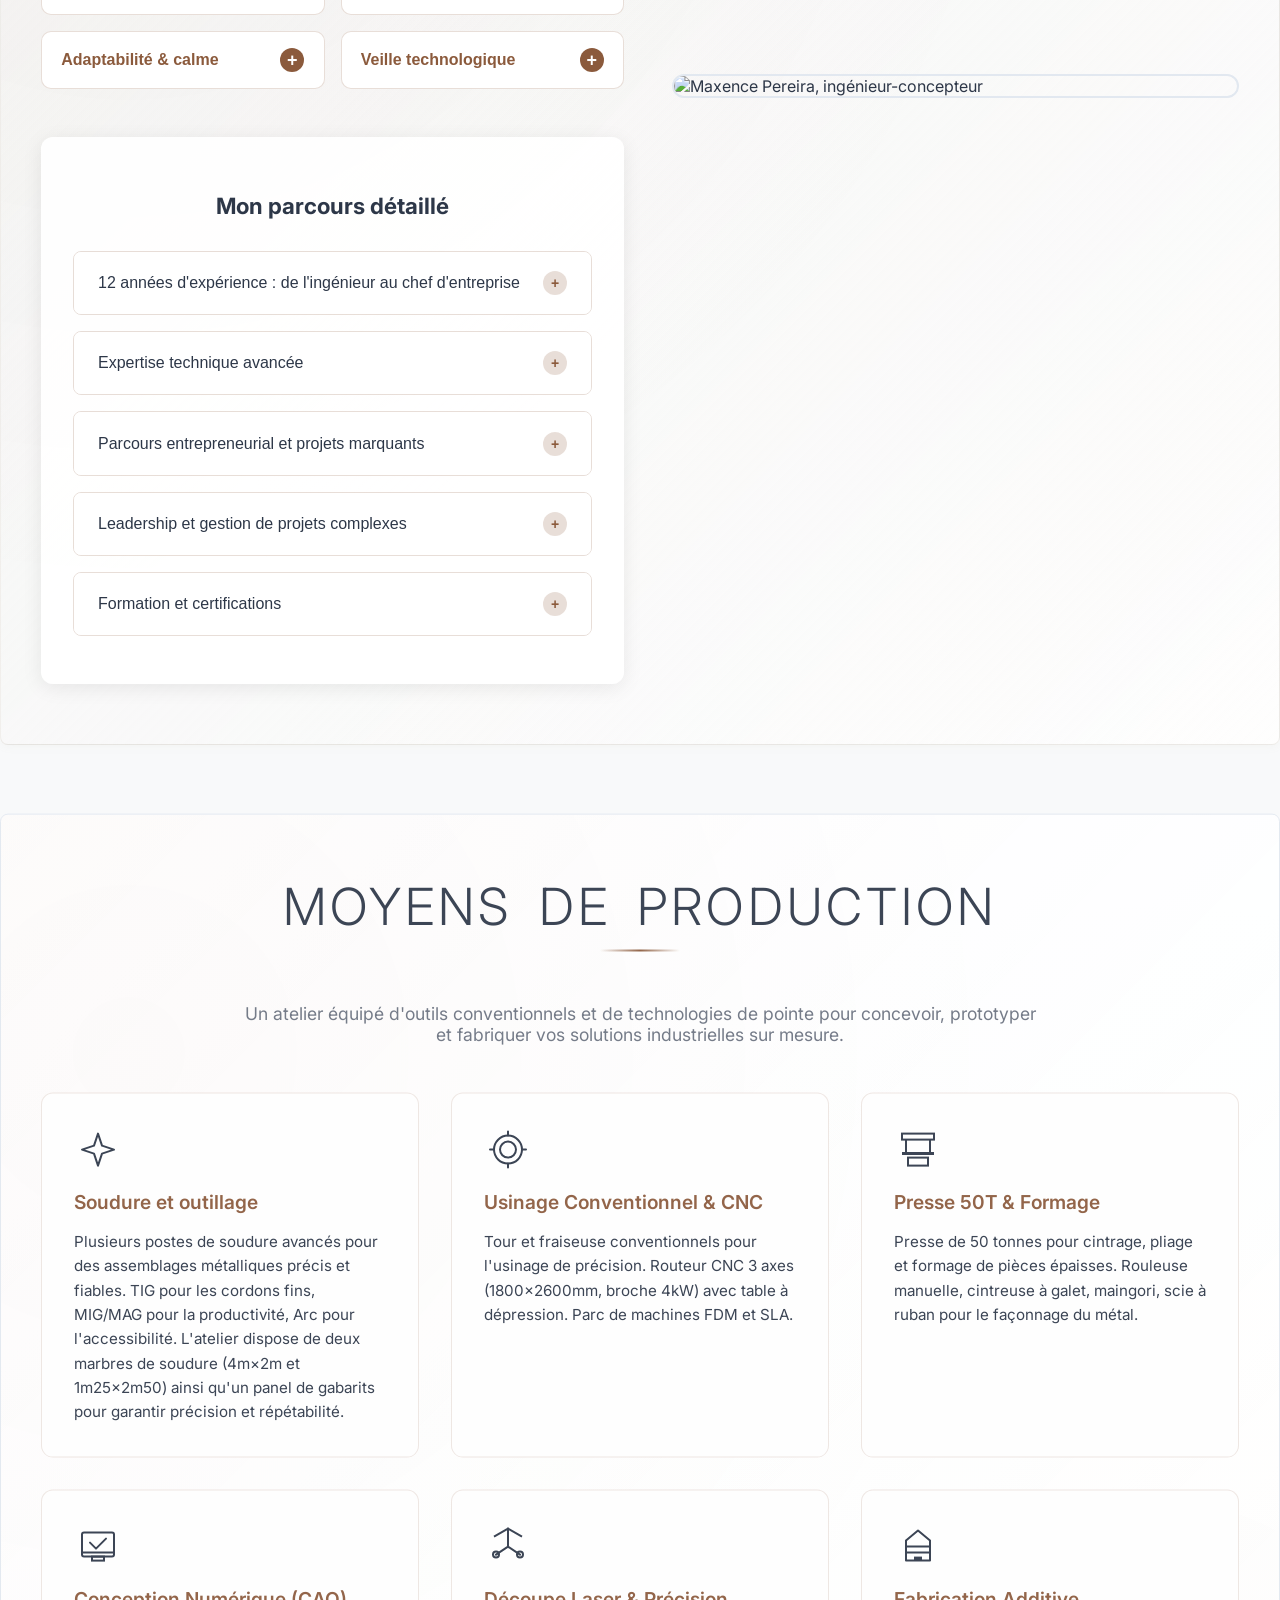
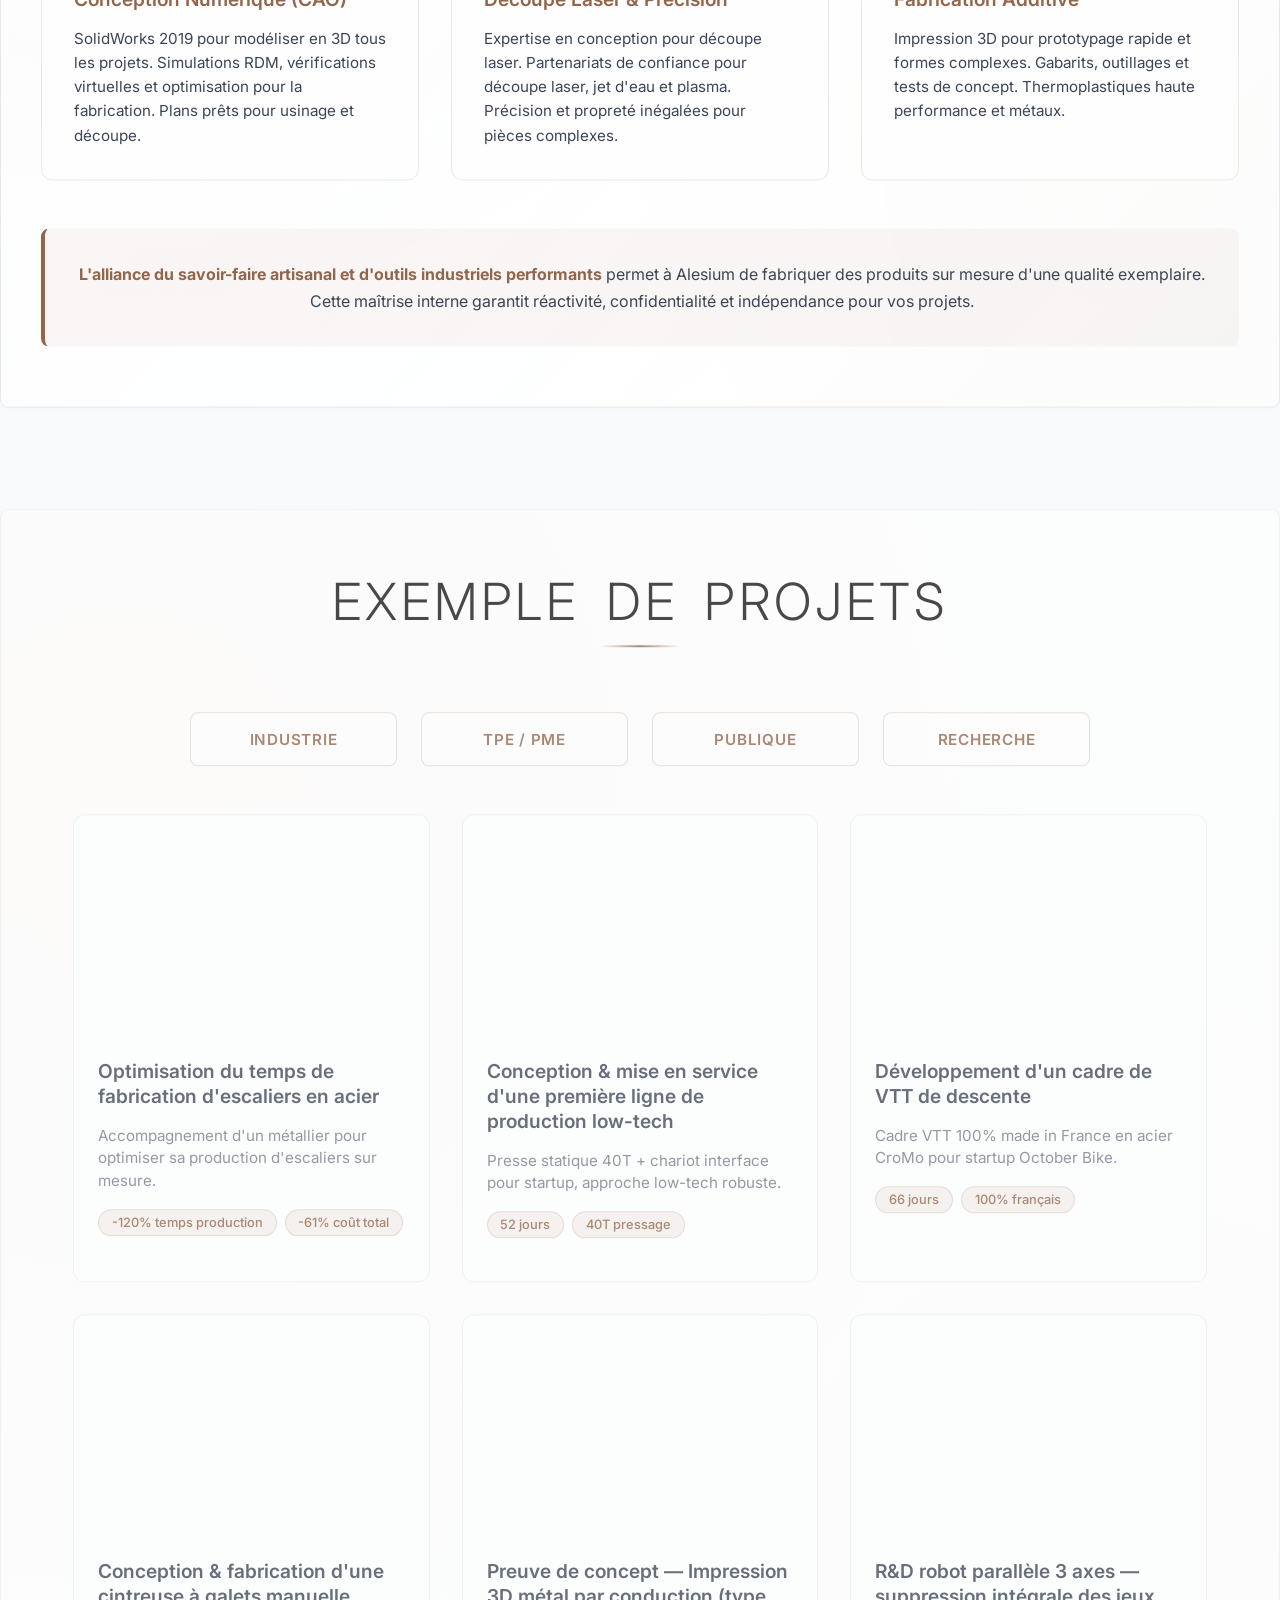
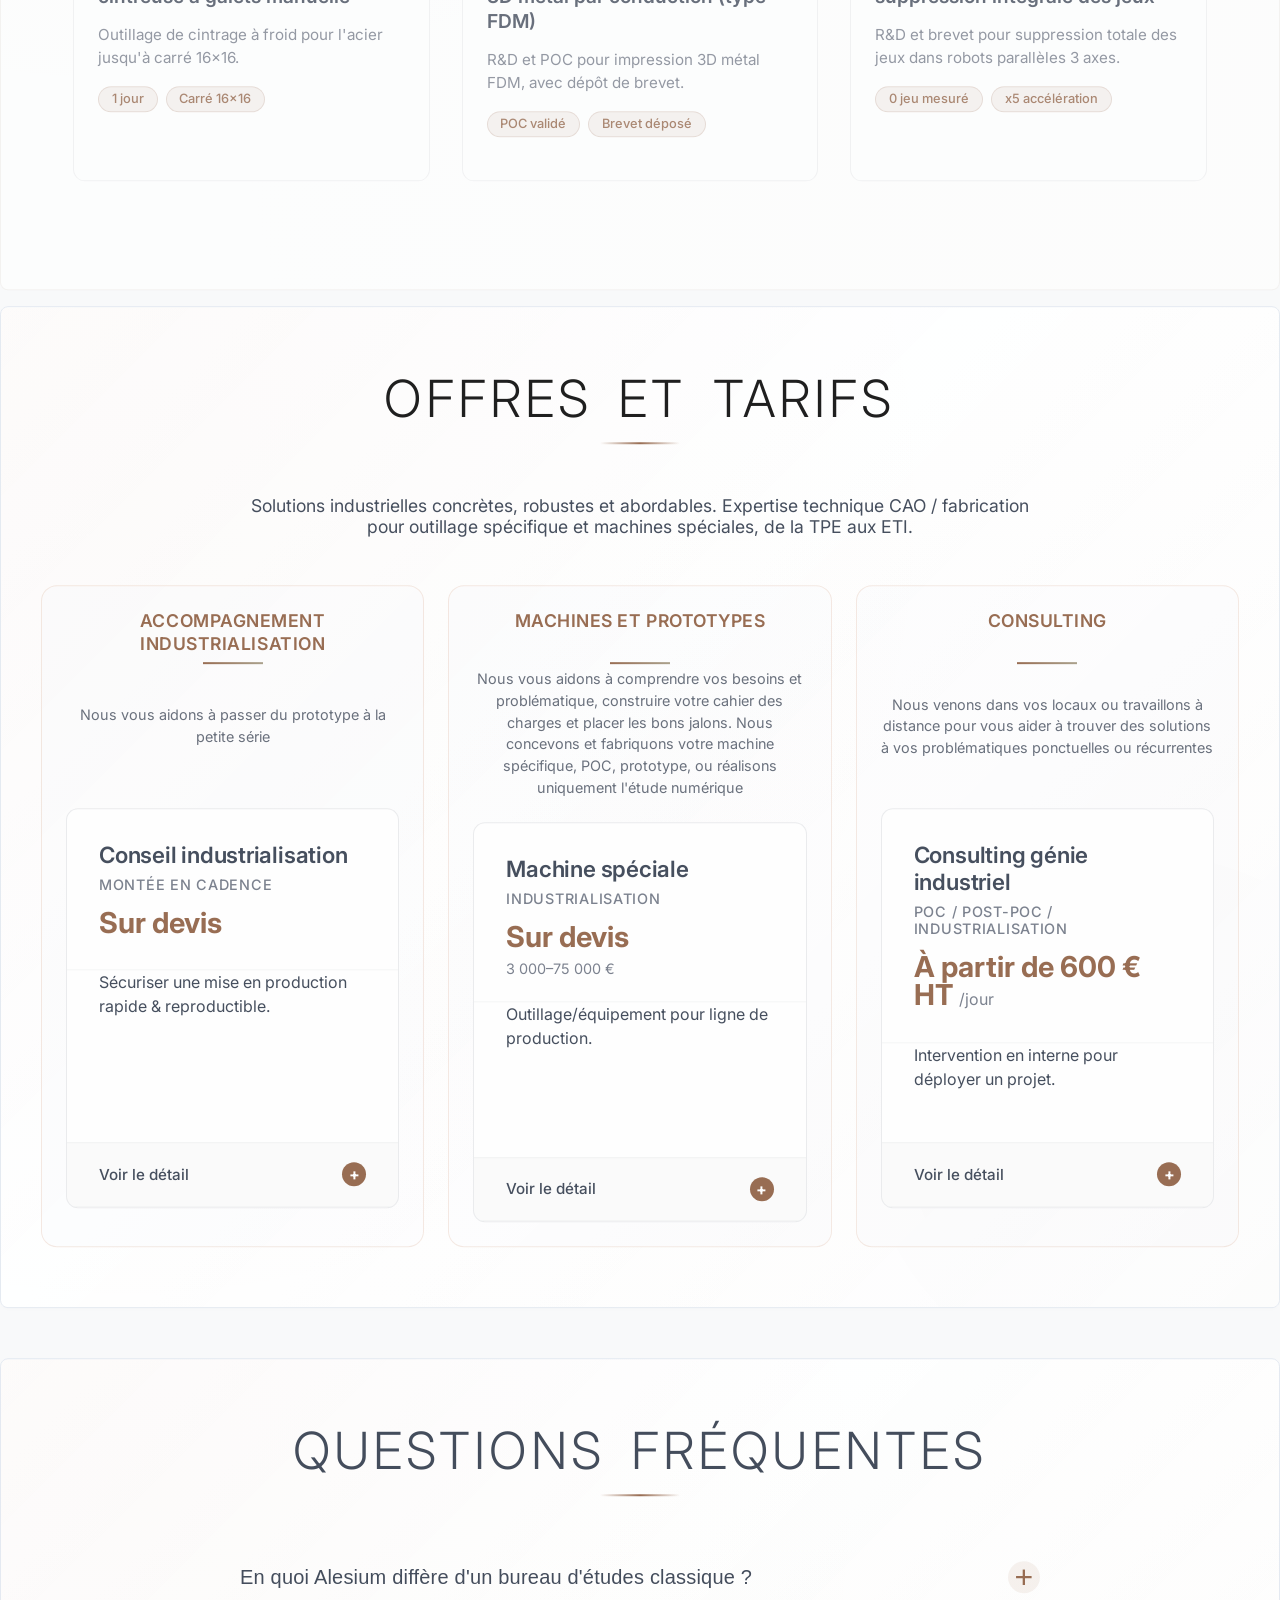
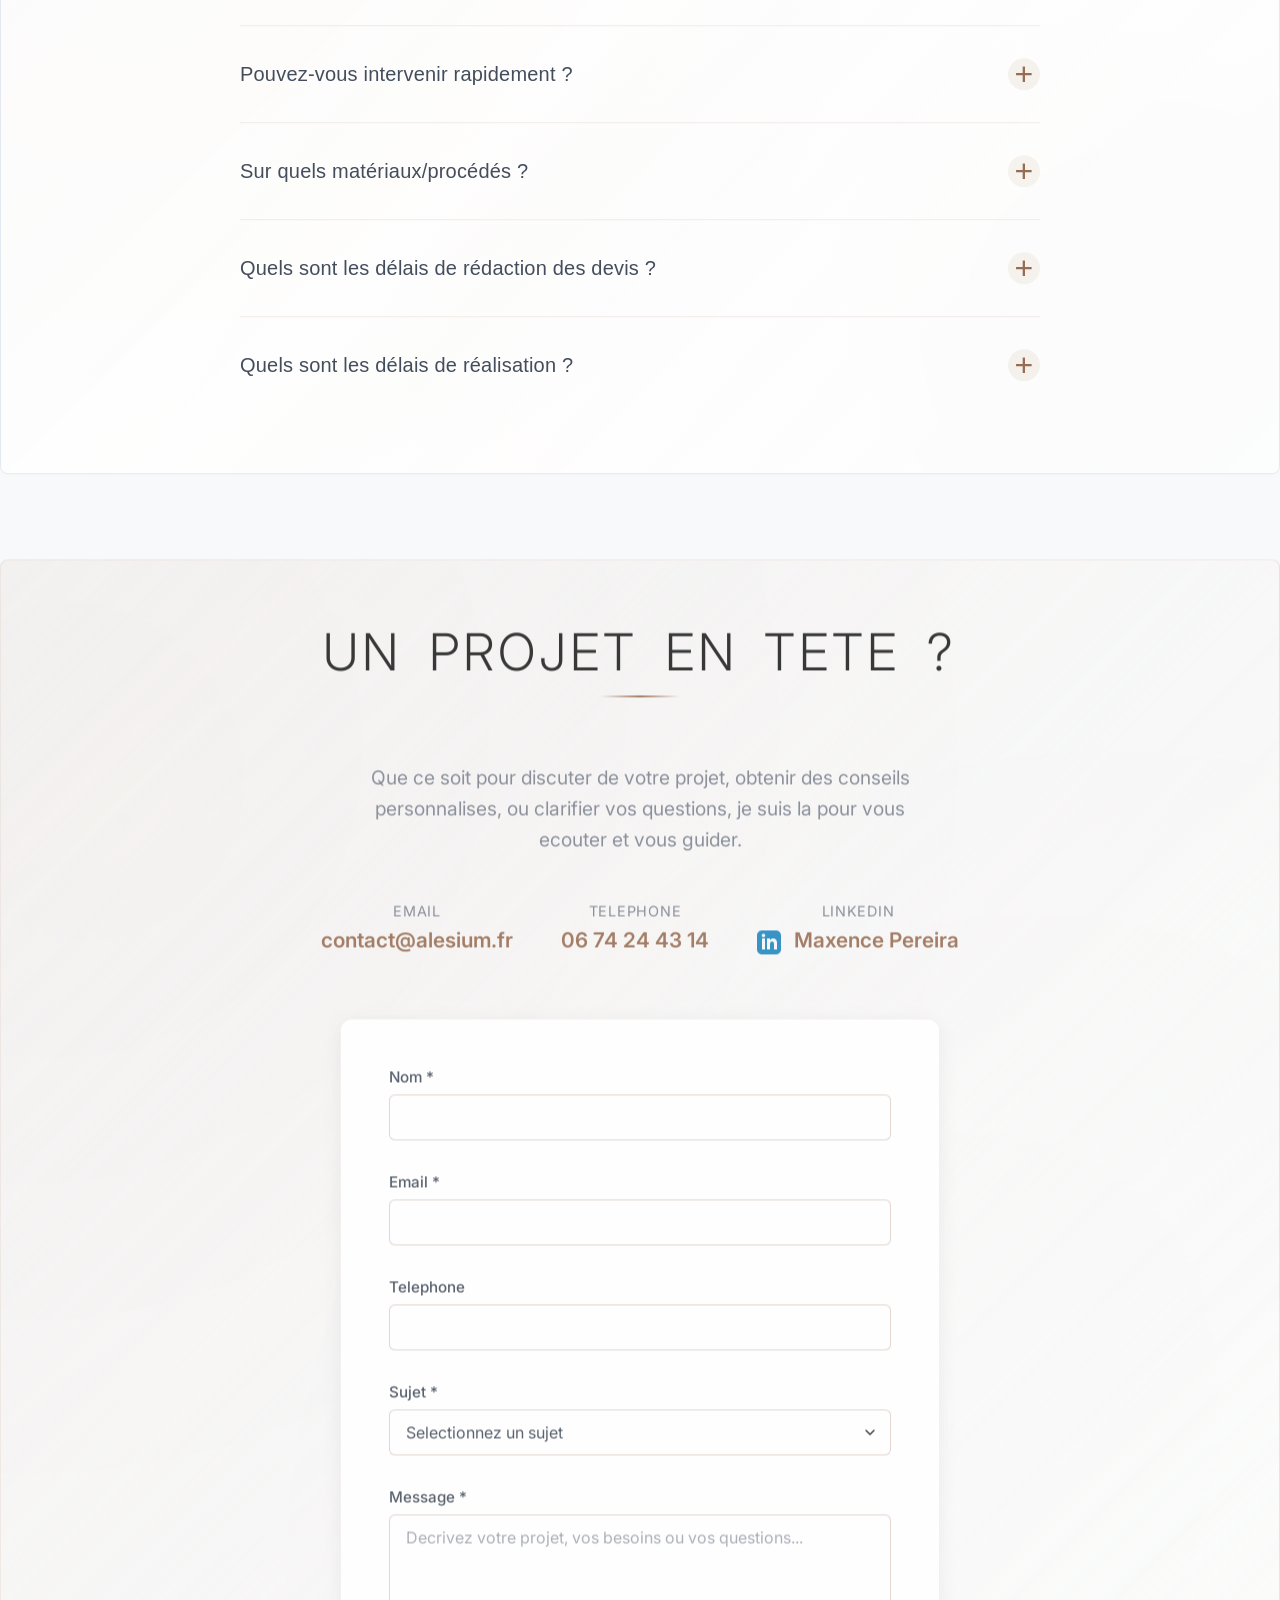
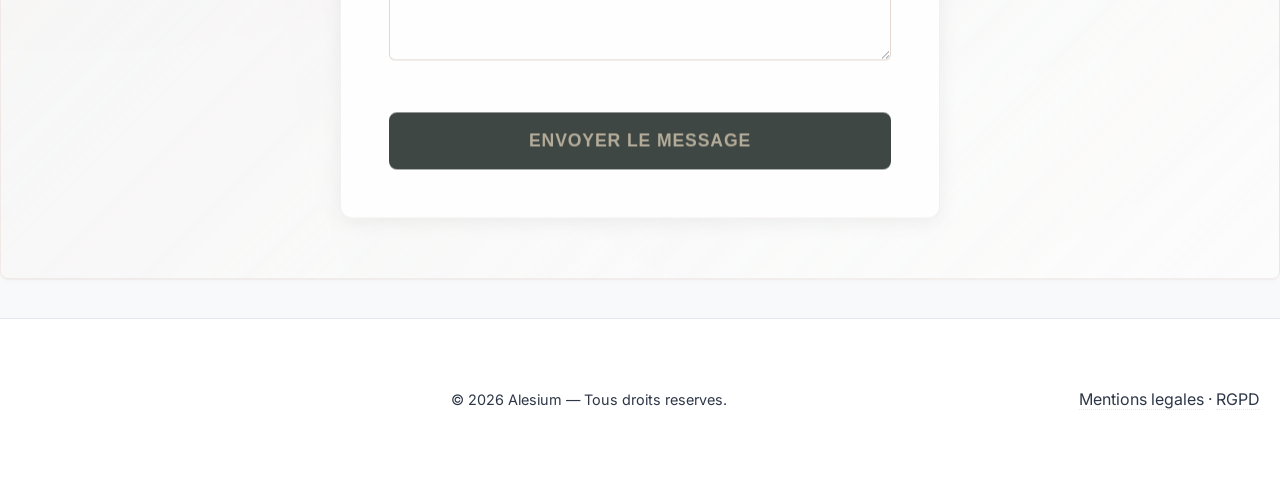
==== commit 18f5b4a5: "auto-commit for b095b042-9b7c-4dc5-85d8-6681678a6559" ====
--- a/frontend/public/index.html
+++ b/frontend/public/index.html
@@ -381,8 +381,8 @@
                             <path d="M24 8L28 20L40 24L28 28L24 40L20 28L8 24L20 20L24 8Z" stroke="currentColor" stroke-width="2" stroke-linejoin="round"/>
                         </svg>
                     </div>
-                    <h3>Soudure TIG, MIG/MAG & Arc</h3>
-                    <p>Plusieurs postes de soudure avancés pour des assemblages métalliques précis et fiables. TIG pour les cordons fins, MIG/MAG pour la productivité, Arc pour l'accessibilité.</p>
+                    <h3>Soudure et outillage</h3>
+                    <p>Plusieurs postes de soudure avancés pour des assemblages métalliques précis et fiables. TIG pour les cordons fins, MIG/MAG pour la productivité, Arc pour l'accessibilité. L'atelier dispose de deux marbres de soudure (4m×2m et 1m25×2m50) ainsi qu'un panel de gabarits pour garantir précision et répétabilité.</p>
                 </div>
 
                 <!-- Usinage -->
--- a/frontend/public/assets/css/app.css
+++ b/frontend/public/assets/css/app.css
@@ -75,9 +75,8 @@
     left: 0;
     right: 0;
     z-index: 100; /* Au-dessus de tout */
-    background: linear-gradient(135deg, var(--deep-green) 0%, rgba(0, 31, 26, 0.95) 100%);
-    backdrop-filter: saturate(1.2) blur(12px);
-    border-bottom: 1px solid var(--border-copper);
+    background: #000000;
+    border-bottom: 1px solid rgba(255, 255, 255, 0.1);
     transition: all 0.3s ease;
     overflow: hidden;
 }
@@ -187,7 +186,7 @@
 .hero {
     padding: 80px 20px 60px;
     margin-top: 70px; /* Compensation pour le header fixe */
-    background: var(--deep-green);
+    background: linear-gradient(135deg, rgba(0, 0, 0, 0.75) 0%, rgba(0, 0, 0, 0.65) 100%);
     text-align: center;
     position: relative;
     overflow: hidden;
@@ -207,9 +206,9 @@
     bottom: 0;
     background-image: url('../fonds/atelier.jpg');
     background-size: cover;
-    background-position: center 40%;
+    background-position: center center;
     background-attachment: fixed;
-    opacity: 0.2;
+    opacity: 0.35;
     z-index: 1;
 }
 
@@ -262,9 +261,9 @@
     margin: 0 0 2rem;
     font-weight: 600;
     line-height: 1.1;
-    color: var(--warm-beige);
+    color: #ffffff;
     letter-spacing: 0.02em;
-    text-shadow: 0 2px 10px rgba(0, 0, 0, 0.5);
+    text-shadow: 0 4px 20px rgba(0, 0, 0, 0.8), 0 2px 8px rgba(0, 0, 0, 0.6);
     
     /* Style Petralithe avec espacement des lettres */
     word-spacing: 0.1em;
@@ -281,15 +280,14 @@
 }
 
 .hero p {
-    color: rgba(229, 231, 234, 0.9);
-    font-size: 1.3rem;
-    line-height: 1.7;
-    margin: 0 0 3rem;
-    max-width: 800px;
-    margin-left: auto;
-    margin-right: auto;
-    font-weight: 300;
-    letter-spacing: 0.01em;
+    font-size: clamp(1.1rem, 2vw, 1.5rem);
+    margin: 0 auto 2rem;
+    max-width: 900px;
+    line-height: 1.5;
+    color: #ffffff;
+    text-shadow: 0 3px 15px rgba(0, 0, 0, 0.8), 0 2px 6px rgba(0, 0, 0, 0.6);
+    position: relative;
+    z-index: 10;
 }
 
 .btn {
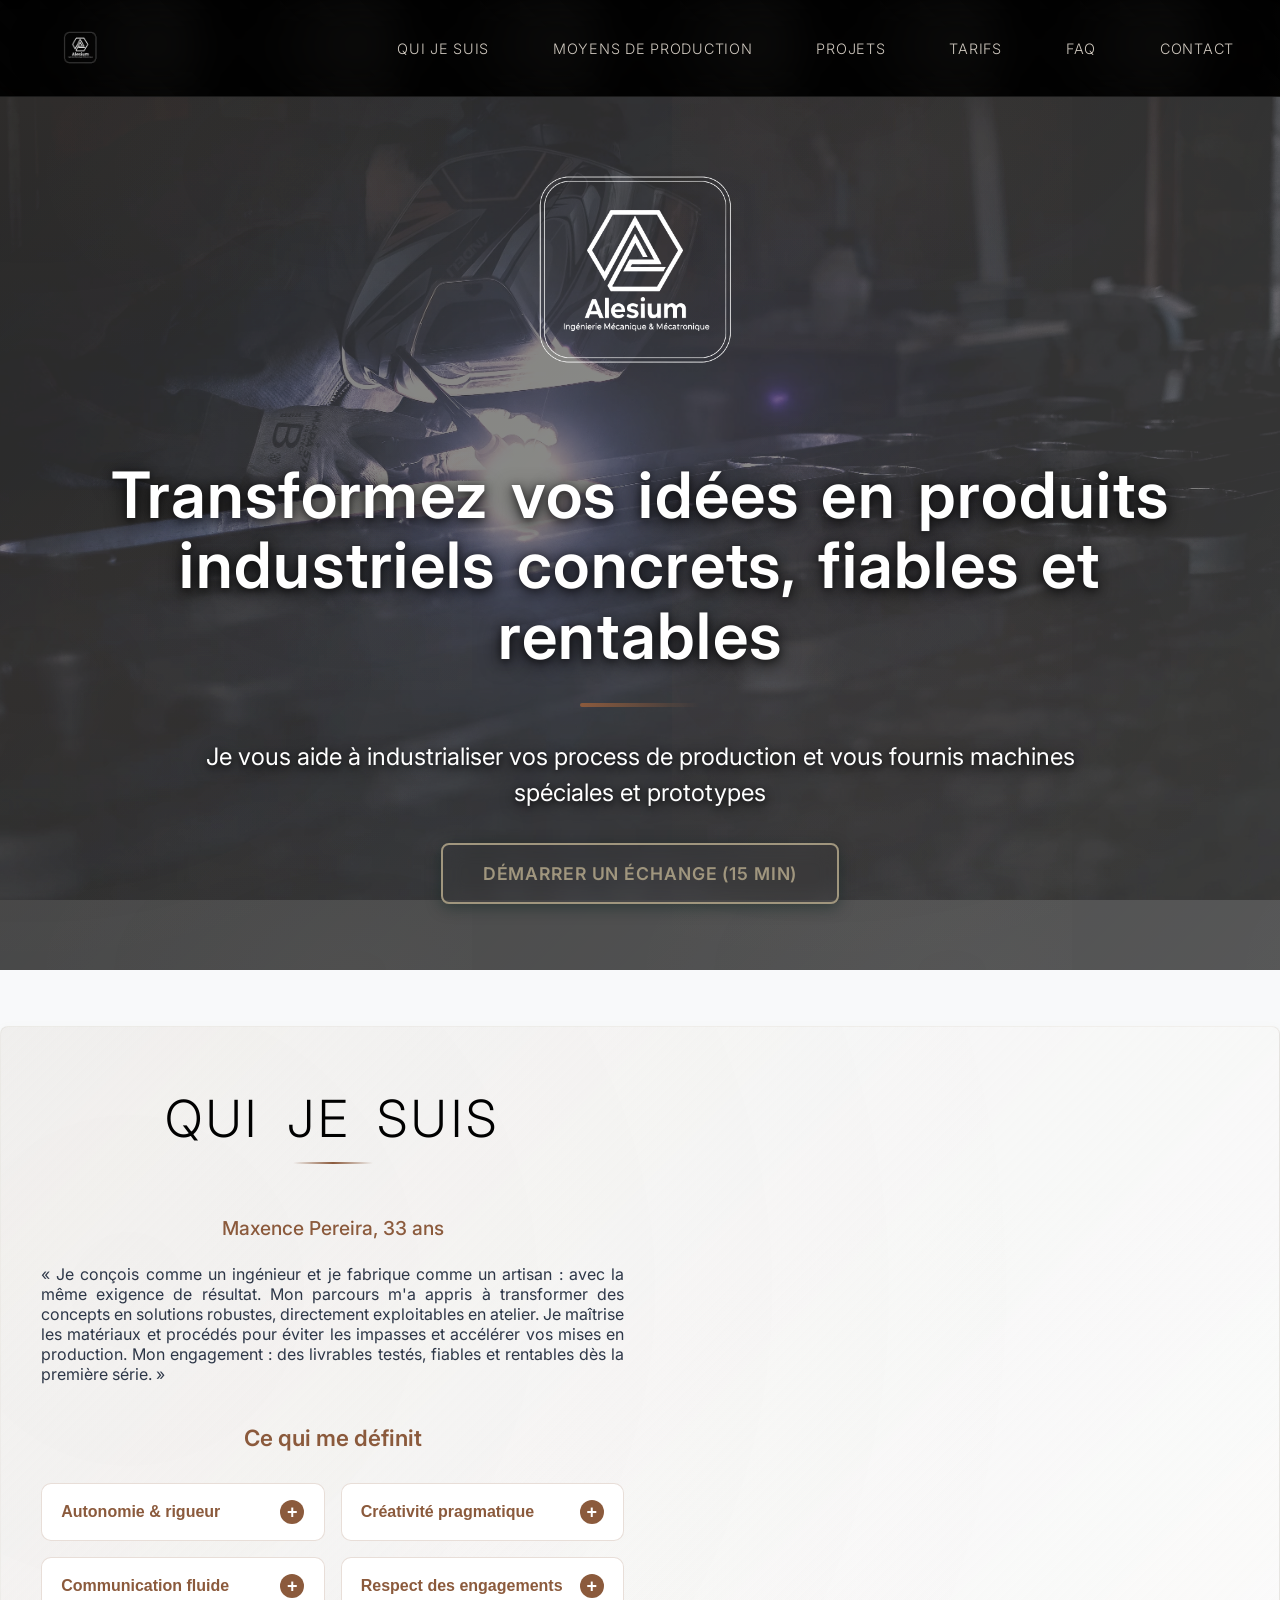
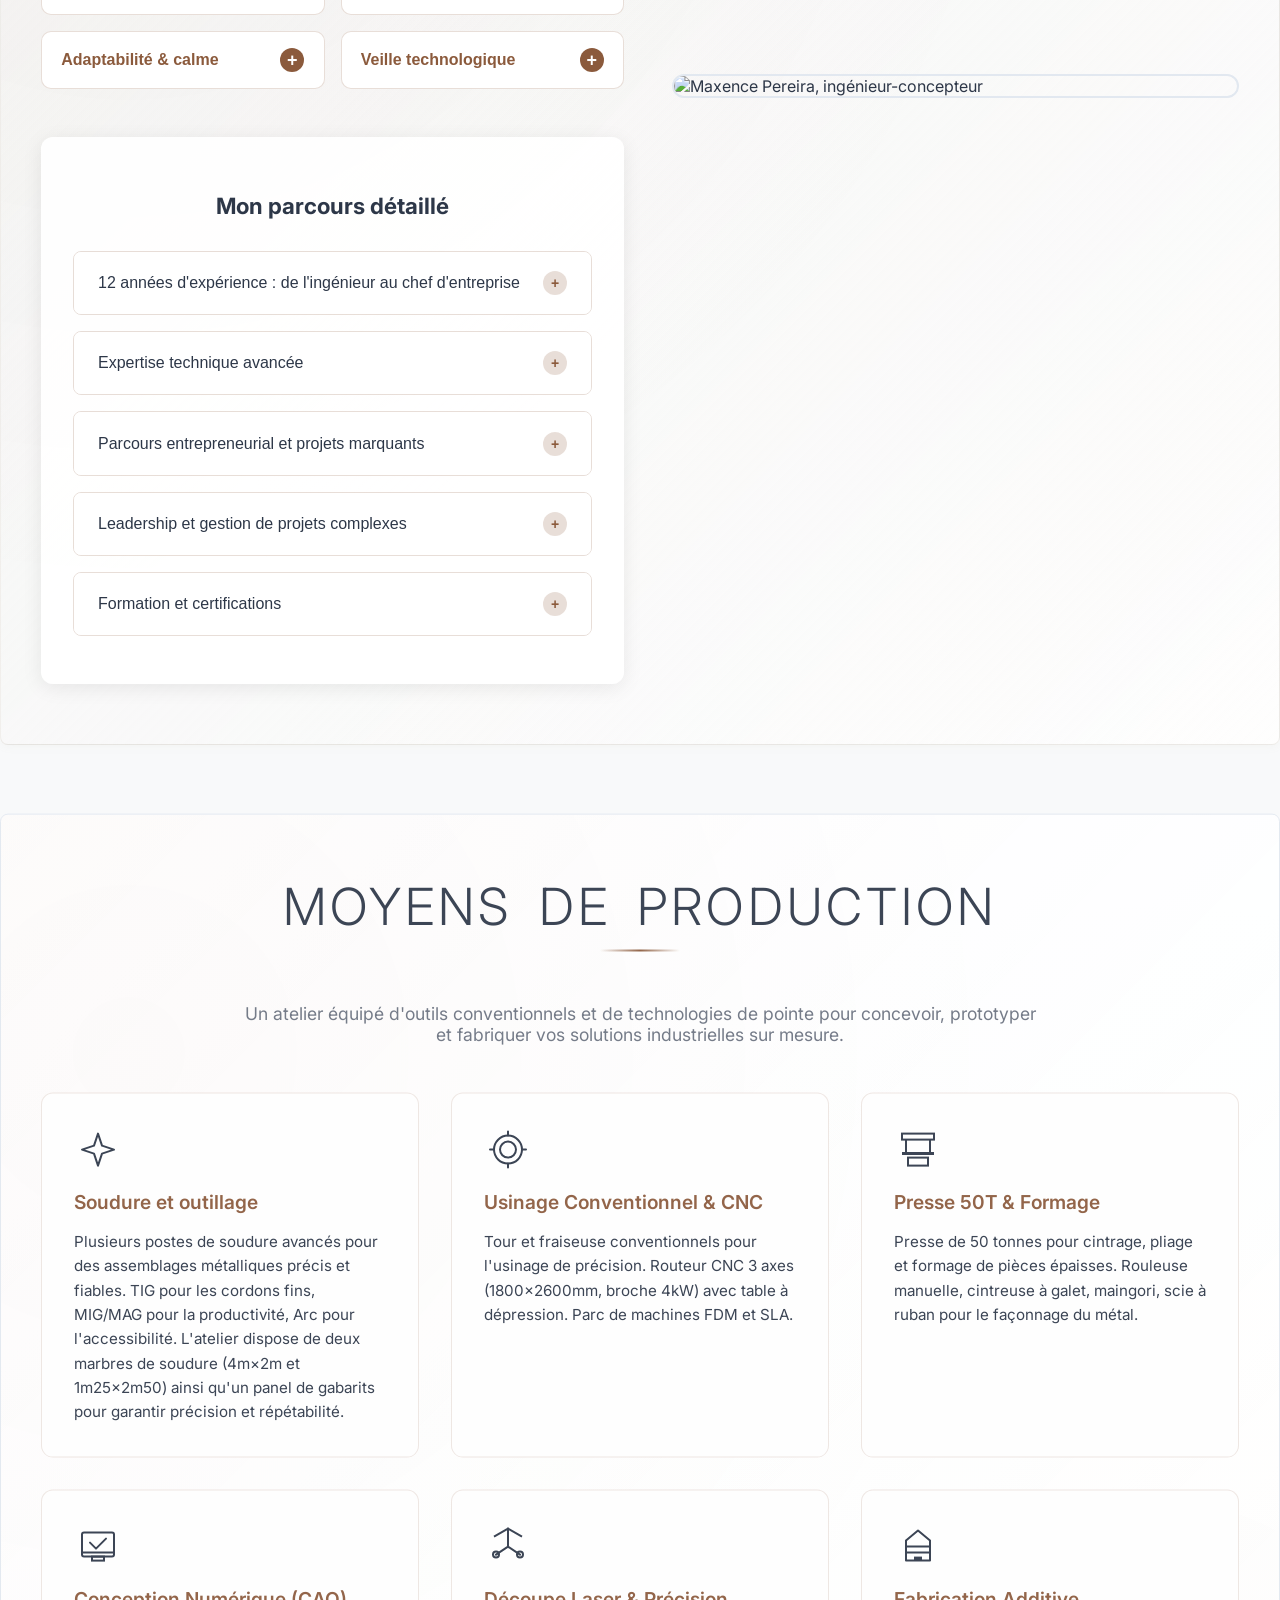
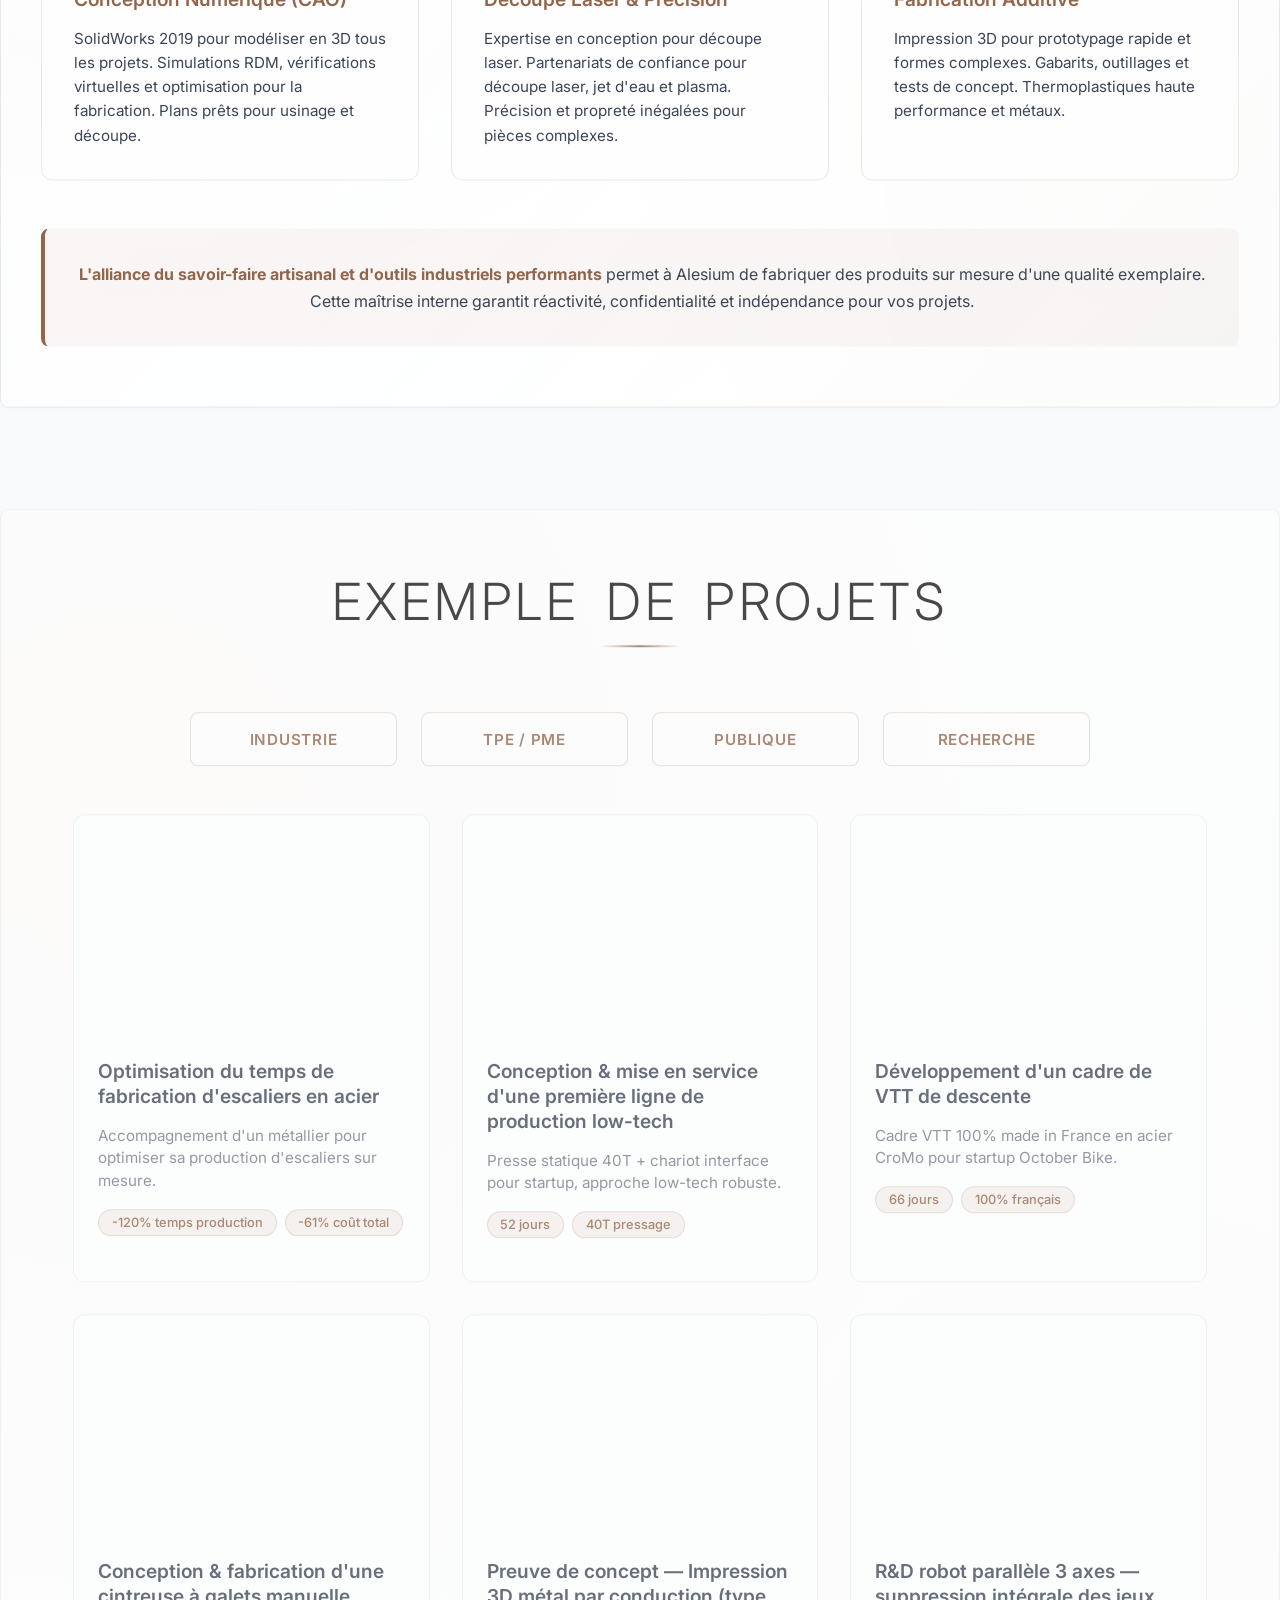
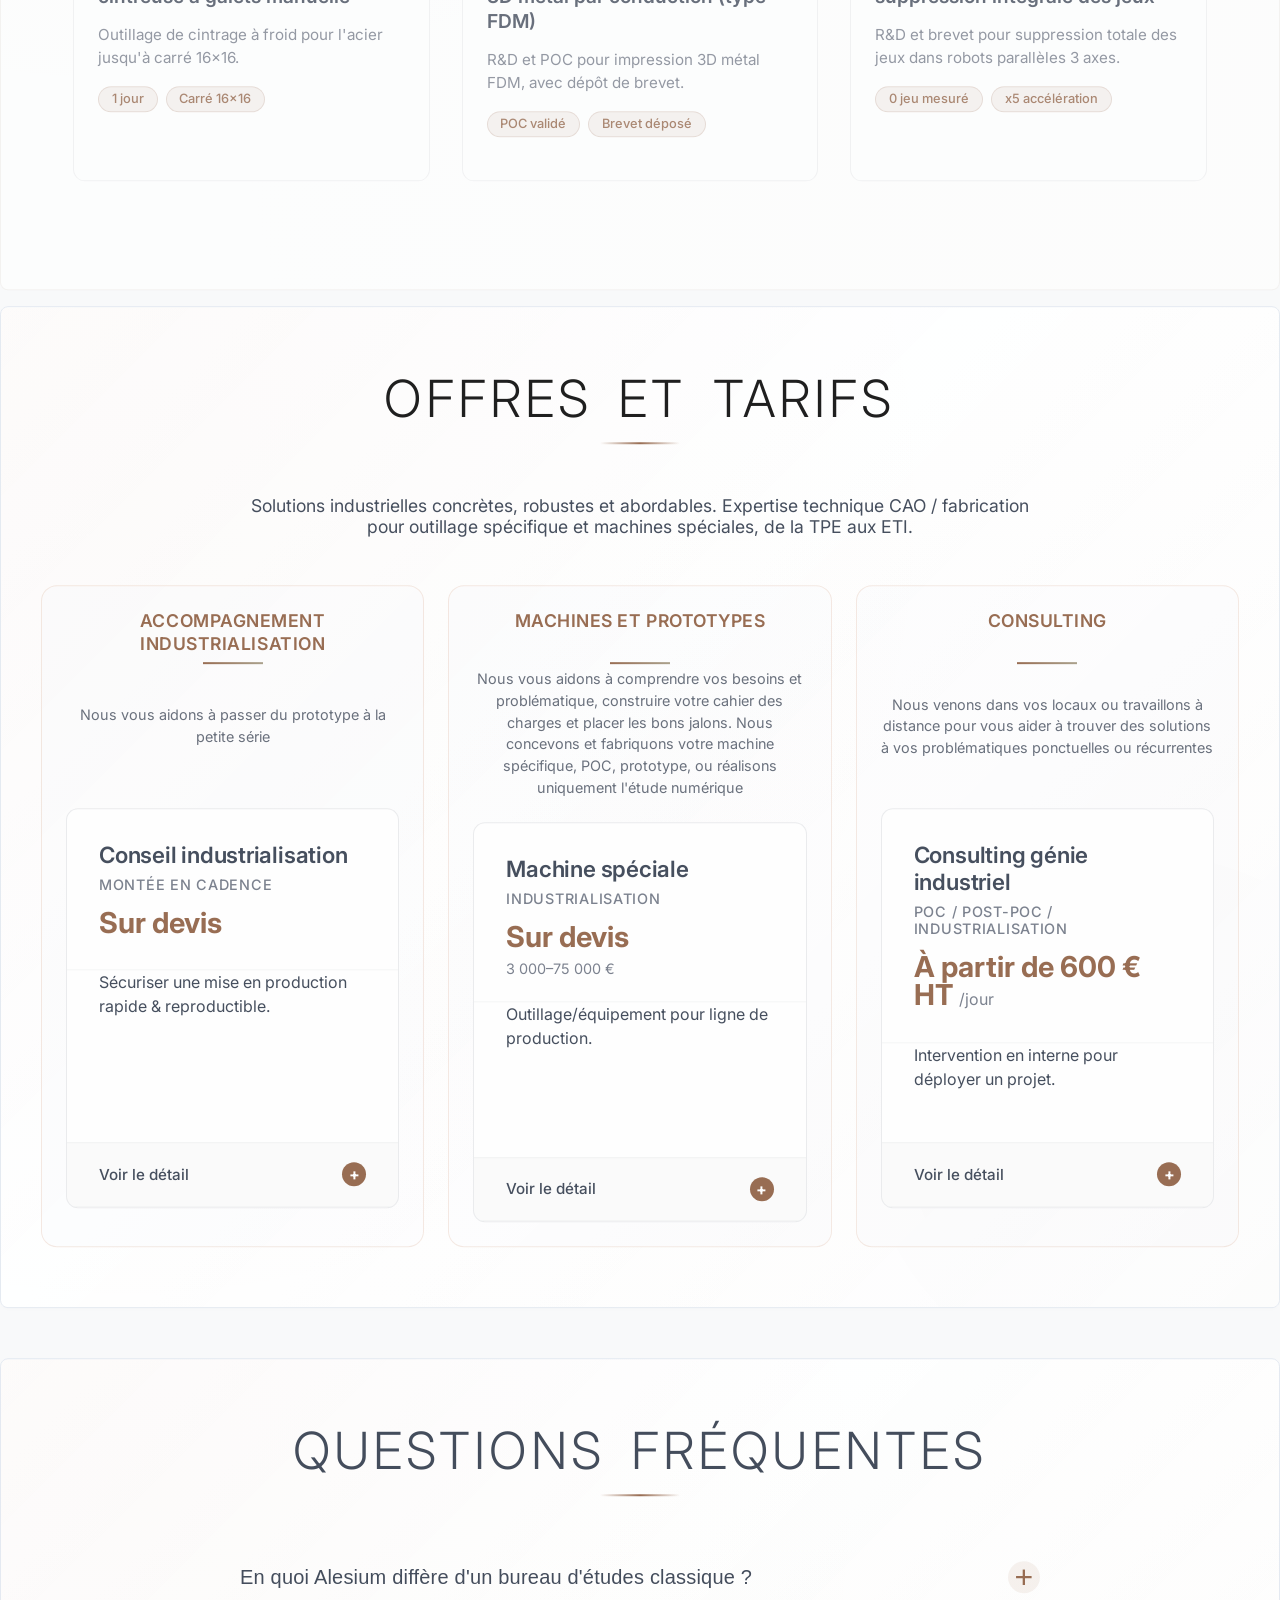
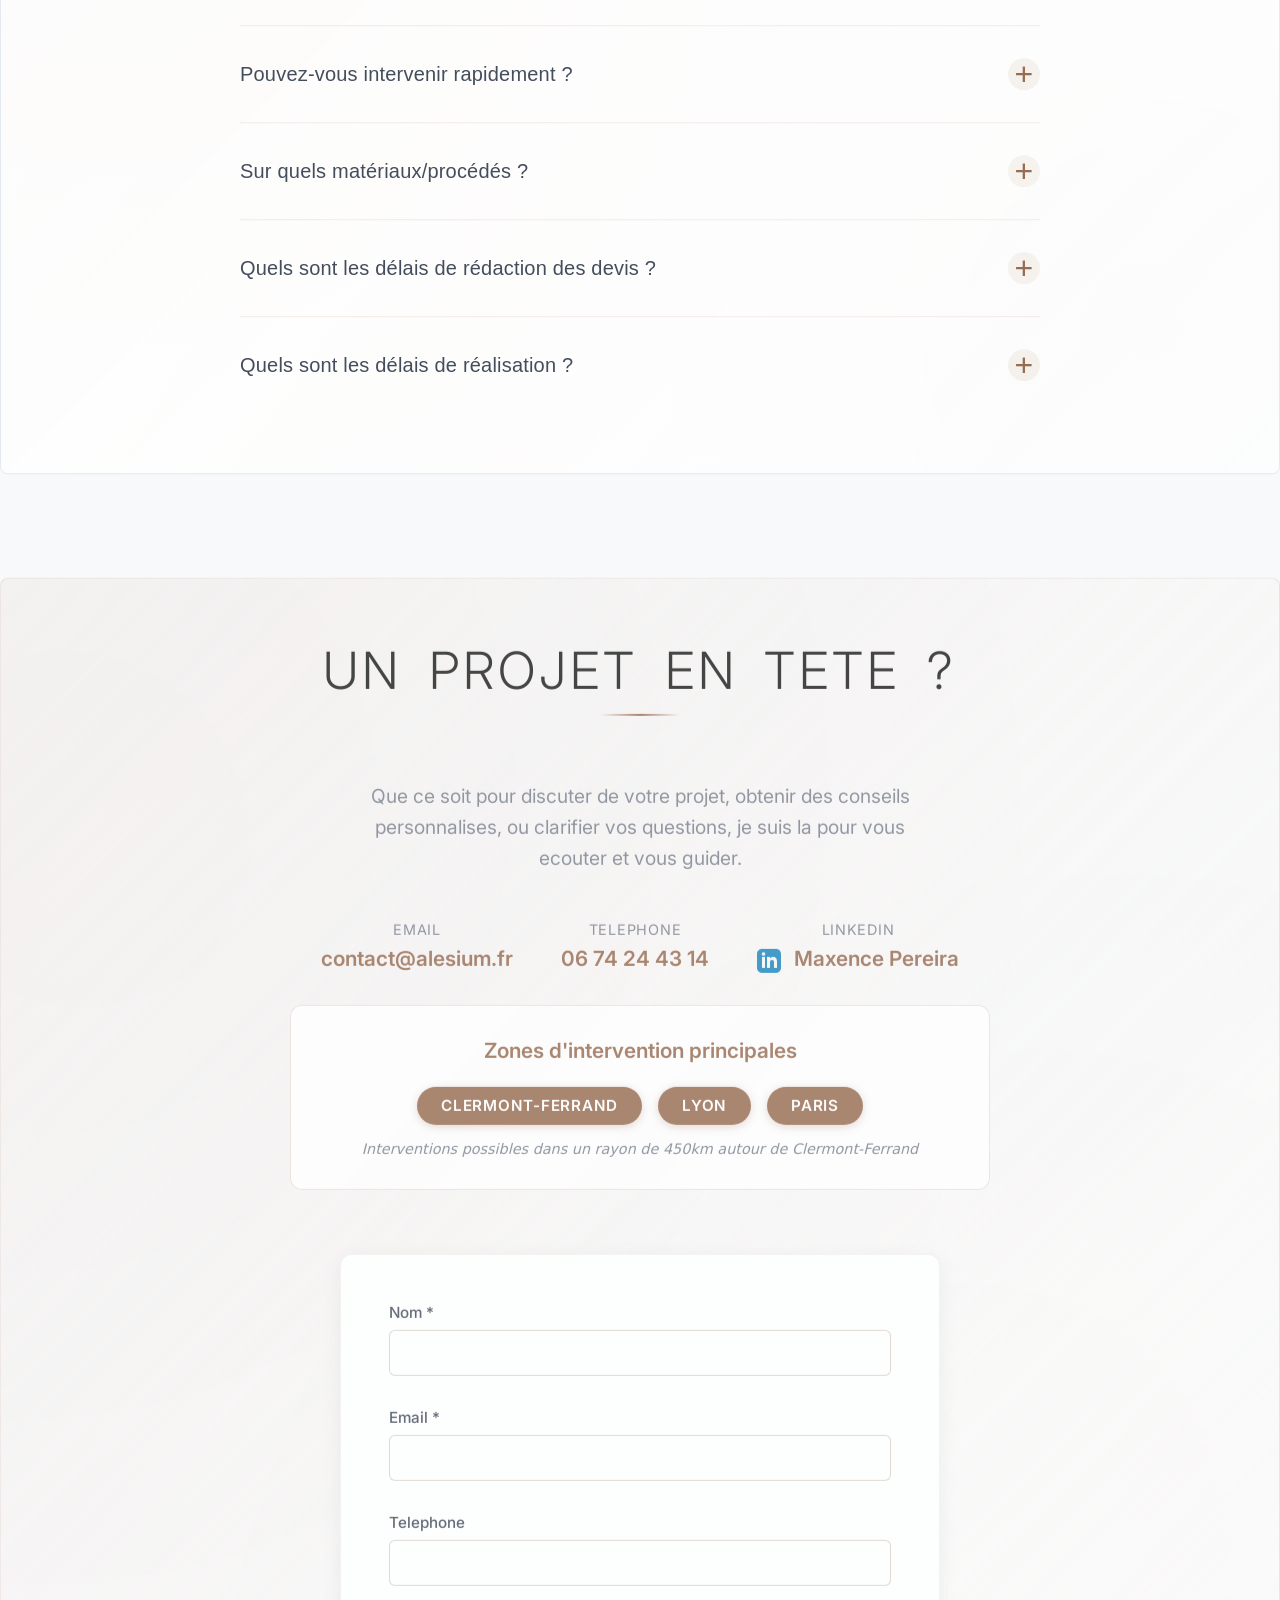
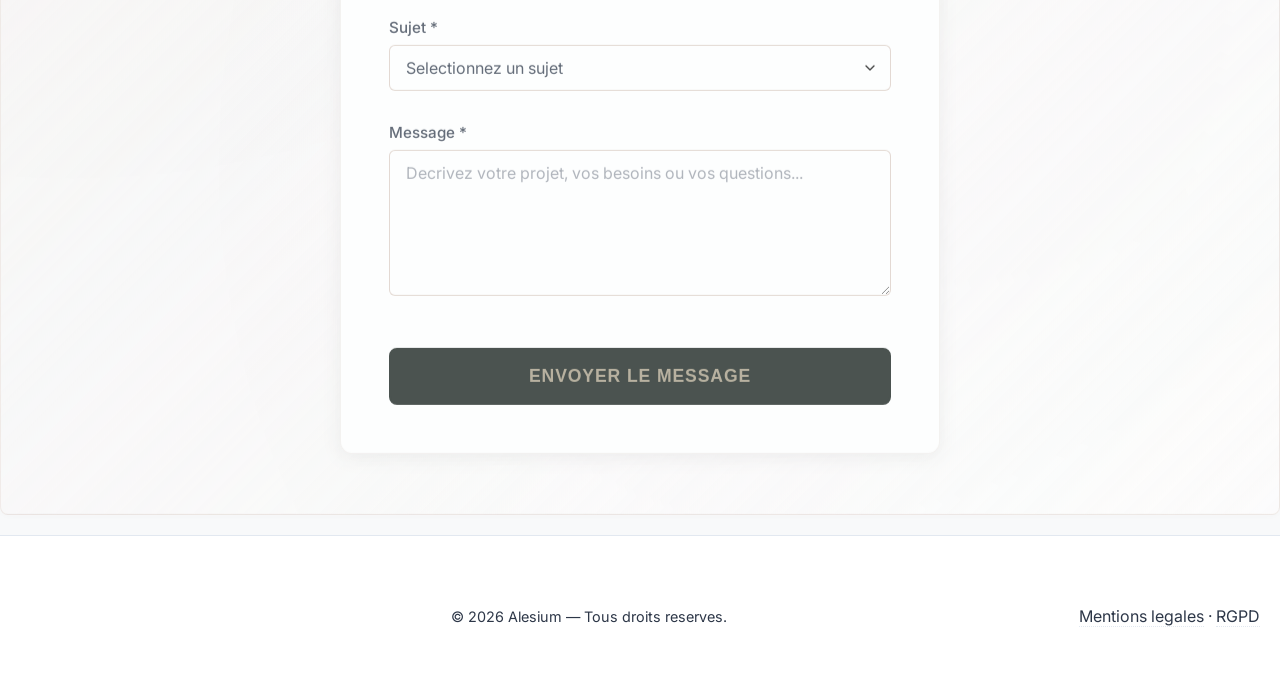
==== commit ca47d365: "auto-commit for f13e7646-c233-4909-aabf-e3f26820e8b8" ====
--- a/frontend/public/index.html
+++ b/frontend/public/index.html
@@ -9,9 +9,11 @@
     <meta name="description" content="Conseil en industrialisation pour PME et artisans industriels. Machines spéciales, prototypes, R&D et accompagnement de la conception à la production.">
     
     <!-- Favicon -->
-    <link rel="icon" type="image/x-icon" href="favicon.ico">
-    <link rel="icon" type="image/png" sizes="32x32" href="assets/logos/favicon.ico">
-    <link rel="apple-touch-icon" href="apple-touch-icon.png">
+    <link rel="icon" type="image/x-icon" href="/favicon.ico">
+    <link rel="icon" type="image/png" sizes="16x16" href="/favicon-16x16.png">
+    <link rel="icon" type="image/png" sizes="32x32" href="/favicon-32x32.png">
+    <link rel="apple-touch-icon" sizes="180x180" href="/apple-touch-icon.png">
+    <link rel="manifest" href="/site.webmanifest">
     
     <!-- Open Graph / Facebook / WhatsApp -->
     <meta property="og:type" content="website">
@@ -219,6 +221,13 @@
                         <h3>Expertise complète en métallerie et ingénierie industrielle</h3>
                         <p>Maxence Pereira possède une expertise polyvalente en métallerie et en mécano-soudure, couvrant la conception mécanique et la maintenance industrielle. Ingénieur en génie industriel de formation, il maîtrise la CAO/DAO sur SolidWorks pour réaliser des plans 3D précis et mener des simulations de RDM (Résistance des Matériaux). Son savoir-faire technique englobe les procédés de soudage professionnels (soudure TIG, MIG/MAG et à l'arc), l'usinage conventionnel et CNC, ainsi que la fabrication additive de pièces prototypes. Il a une expérience avérée dans la maintenance d'équipements industriels (maintenance préventive et curative, optimisation MTBF/MTBO) et dans l'automatisation de solutions de production (AGV – véhicules autoguidés, robots industriels). En tant que responsable d'unité de production industrielle, il veille à la qualité, à la sécurité et à la rentabilité des opérations, tout en gérant les équipes et la planification.</p>
                         <p>Polyvalent, Maxence endosse les rôles d'ingénieur R&D en industrie, de dessinateur-projeteur en mécanique et de chef de projet technique selon les besoins des missions. Son profil réunit des compétences de soudeur-chaudronnier (lecture de plans, découpe laser, assemblage et soudure de structures métalliques) et d'ingénieur de maintenance industrielle (gestion de la maintenance préventive, dépannage, amélioration continue). Habitué à concevoir des machines spéciales et des outillages sur mesure, il excelle dans le prototypage rapide et le suivi de fabrication jusqu'à l'industrialisation. Ses réalisations incluent le développement de systèmes mécaniques complexes, l'intégration de technologies robotiques (par exemple la conception de chariots autonomes AGV dans le secteur du levage) et la mise en place de processus lean en production. Toujours en veille technologique, il se tient informé des avancées en mécatronique, tôlerie/chaudronnerie moderne, nouveaux matériaux et procédés émergents, afin de maintenir Alesium à la pointe et d'offrir à ses clients des solutions innovantes, fiables et durables.</p>
+                        
+                        <h3>Zone d'intervention géographique et services locaux</h3>
+                        <p>Alesium, basé à Clermont-Ferrand (Puy-de-Dôme, Auvergne-Rhône-Alpes), intervient principalement dans trois grandes métropoles françaises : Clermont-Ferrand, Lyon et Paris. L'entreprise propose ses services d'ingénierie mécanique, de conception de machines spéciales, de prototypage industriel et de conseil en industrialisation dans toute la région Auvergne-Rhône-Alpes et au-delà.</p>
+                        
+                        <p>Zone de couverture étendue - Alesium intervient dans un rayon de 450 kilomètres autour de Clermont-Ferrand, couvrant les villes et régions suivantes : Lyon (métropole de Lyon, Rhône), Saint-Étienne (Loire), Grenoble (Isère), Valence (Drôme), Chambéry (Savoie), Annecy (Haute-Savoie), Bourg-en-Bresse (Ain), Dijon (Côte-d'Or, Bourgogne), Besançon (Doubs, Bourgogne-Franche-Comté), Limoges (Haute-Vienne, Nouvelle-Aquitaine), Bourges (Cher, Centre-Val de Loire), Orléans (Loiret, Centre-Val de Loire), Tours (Indre-et-Loire, Centre-Val de Loire), Montpellier (Hérault, Occitanie), Nîmes (Gard, Occitanie), Avignon (Vaucluse, Provence-Alpes-Côte d'Azur), Marseille (Bouches-du-Rhône, Provence-Alpes-Côte d'Azur), Toulouse (Haute-Garonne, Occitanie), Bordeaux (Gironde, Nouvelle-Aquitaine), Nantes (Loire-Atlantique, Pays de la Loire), Vichy (Allier, Auvergne-Rhône-Alpes), Moulins (Allier, Auvergne-Rhône-Alpes), Le Puy-en-Velay (Haute-Loire, Auvergne-Rhône-Alpes).</p>
+                        
+                        <p>Services disponibles en déplacement : conseil en industrialisation sur site client, audit de ligne de production, maintenance préventive et curative d'équipements industriels, formation aux procédés de soudage et d'usinage, accompagnement à la mise en service de machines spéciales, prototypage et tests en conditions réelles, optimisation de processus de fabrication. Maxence Pereira se déplace régulièrement chez ses clients industriels (PME, ETI, artisans, entreprises du secteur public, laboratoires de recherche) pour des interventions techniques, du conseil stratégique ou des projets de R&D collaborative.</p>
                     </div>
                     
                     <!-- CV Interactive Section -->
@@ -784,6 +793,17 @@
                     </a>
                 </div>
             </div>
+            
+            <!-- Zones d'intervention -->
+            <div class="intervention-zones">
+                <h3>Zones d'intervention principales</h3>
+                <div class="zones-list">
+                    <span class="zone-badge">Clermont-Ferrand</span>
+                    <span class="zone-badge">Lyon</span>
+                    <span class="zone-badge">Paris</span>
+                </div>
+                <p class="zones-description">Interventions possibles dans un rayon de 450km autour de Clermont-Ferrand</p>
+            </div>
 
             <form class="contact-form" id="contact-form">
                 <div class="form-group">
--- a/frontend/public/assets/css/app.css
+++ b/frontend/public/assets/css/app.css
@@ -2491,8 +2491,76 @@
     display: flex;
     gap: 3rem;
     justify-content: center;
-    margin: 3rem 0 4rem;
+    margin: 3rem 0 2rem;
     flex-wrap: wrap;
+}
+
+/* Zones d'intervention */
+.intervention-zones {
+    background: rgba(255, 255, 255, 0.95);
+    border: 1px solid rgba(139, 90, 60, 0.2);
+    border-radius: 12px;
+    padding: 2rem;
+    margin: 2rem auto 4rem;
+    max-width: 700px;
+    text-align: center;
+}
+
+.intervention-zones h3 {
+    font-size: 1.3rem;
+    font-weight: 600;
+    color: var(--copper);
+    margin: 0 0 1.5rem 0;
+}
+
+.zones-list {
+    display: flex;
+    gap: 1rem;
+    justify-content: center;
+    flex-wrap: wrap;
+    margin-bottom: 1rem;
+}
+
+.zone-badge {
+    display: inline-block;
+    padding: 0.6rem 1.5rem;
+    background: var(--copper);
+    color: white;
+    border-radius: 25px;
+    font-size: 0.95rem;
+    font-weight: 600;
+    text-transform: uppercase;
+    letter-spacing: 0.05em;
+    box-shadow: 0 2px 8px rgba(139, 90, 60, 0.3);
+    transition: all 0.3s ease;
+}
+
+.zone-badge:hover {
+    transform: translateY(-2px);
+    box-shadow: 0 4px 12px rgba(139, 90, 60, 0.4);
+}
+
+.zones-description {
+    font-size: 0.9rem;
+    color: var(--muted);
+    margin: 1rem 0 0 0;
+    font-style: italic;
+}
+
+@media (max-width: 768px) {
+    .intervention-zones {
+        padding: 1.5rem;
+        margin: 2rem 1rem 3rem;
+    }
+    
+    .zones-list {
+        gap: 0.8rem;
+    }
+    
+    .zone-badge {
+        padding: 0.5rem 1.2rem;
+        font-size: 0.85rem;
+    }
 }
 
 .contact-item {
